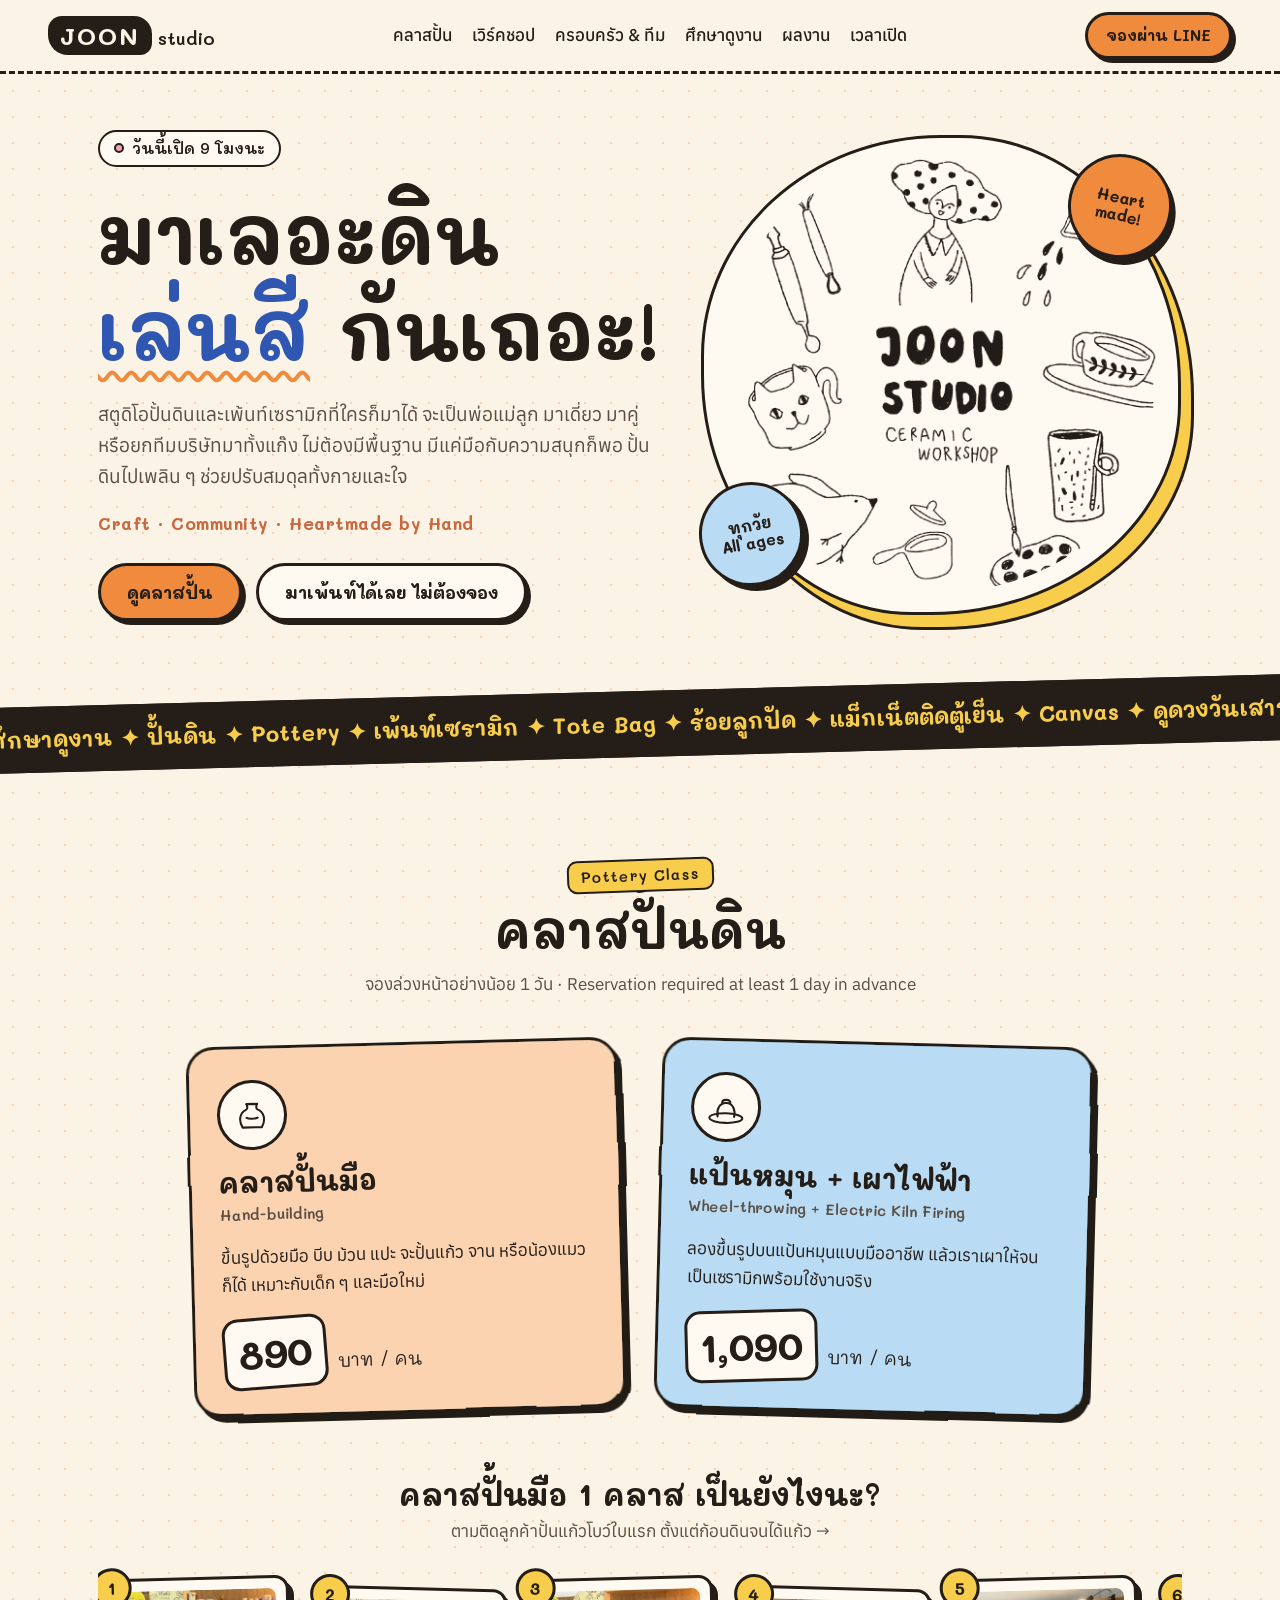
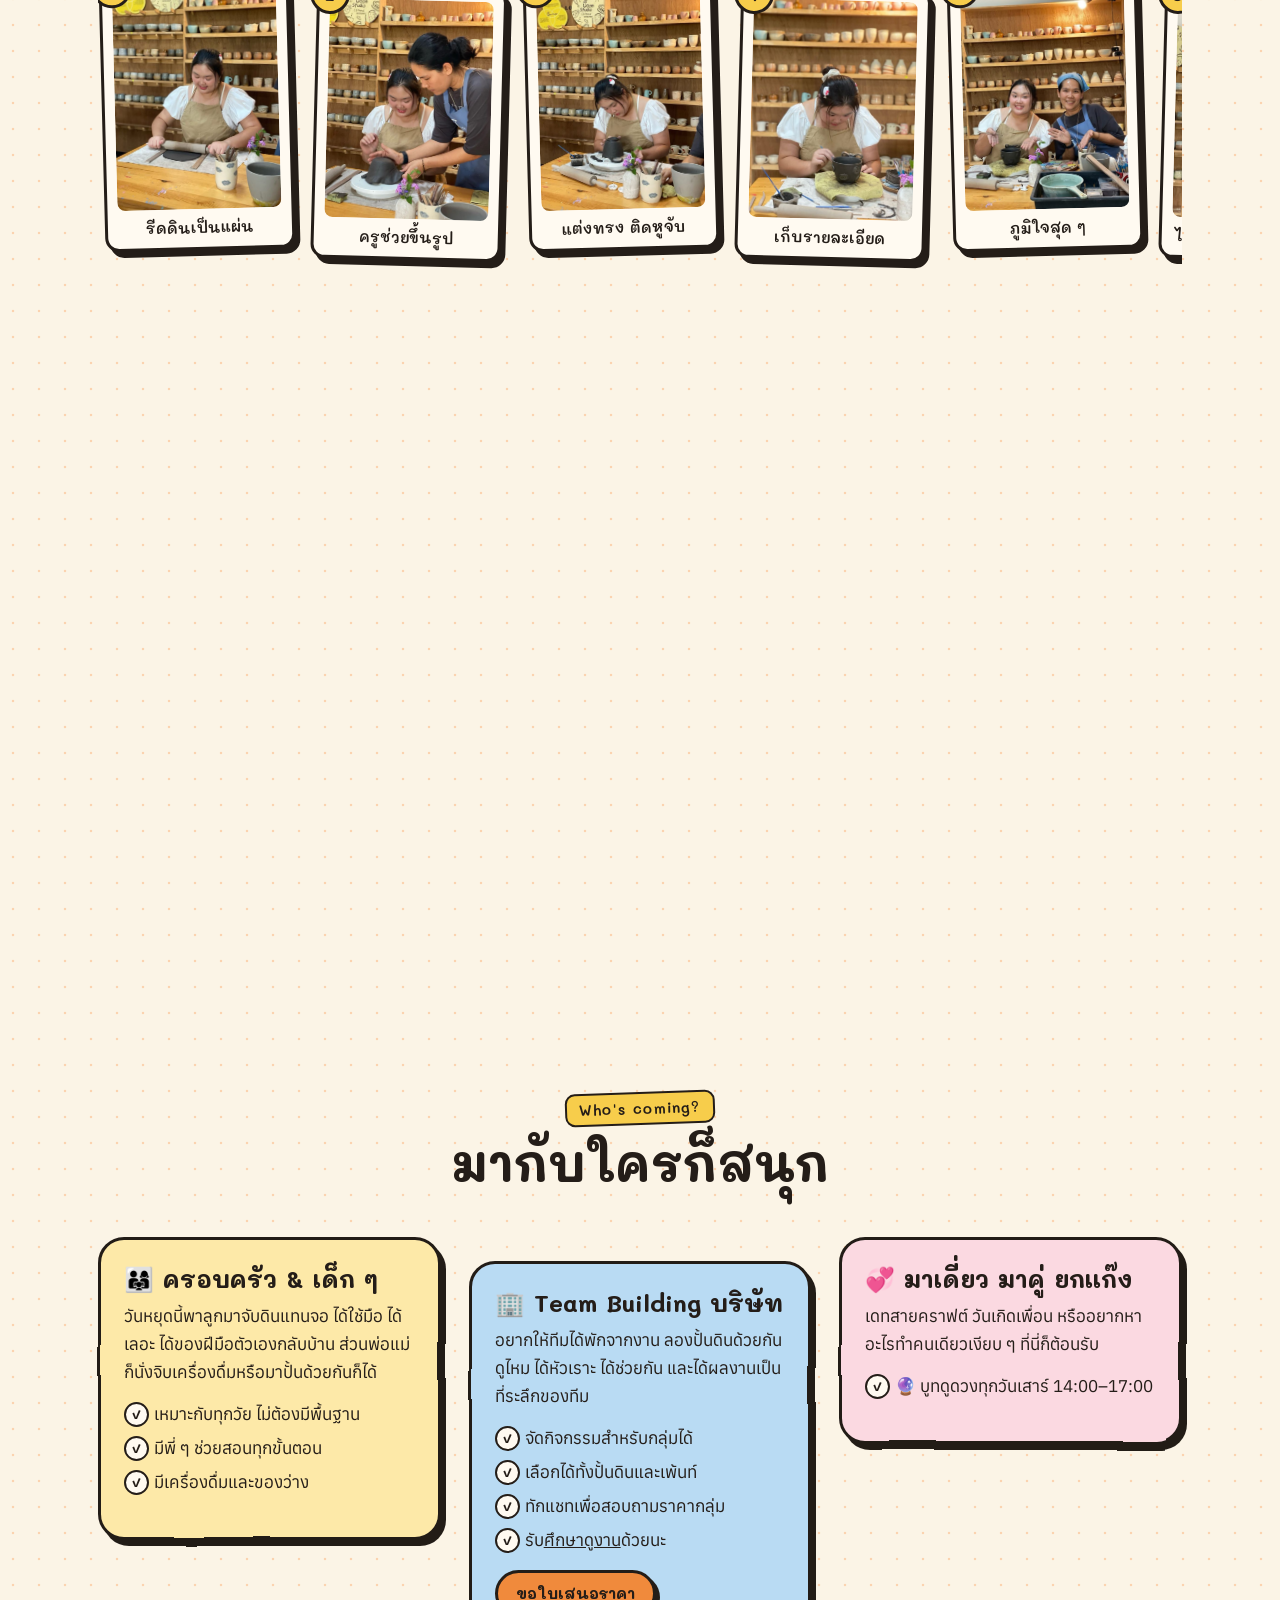
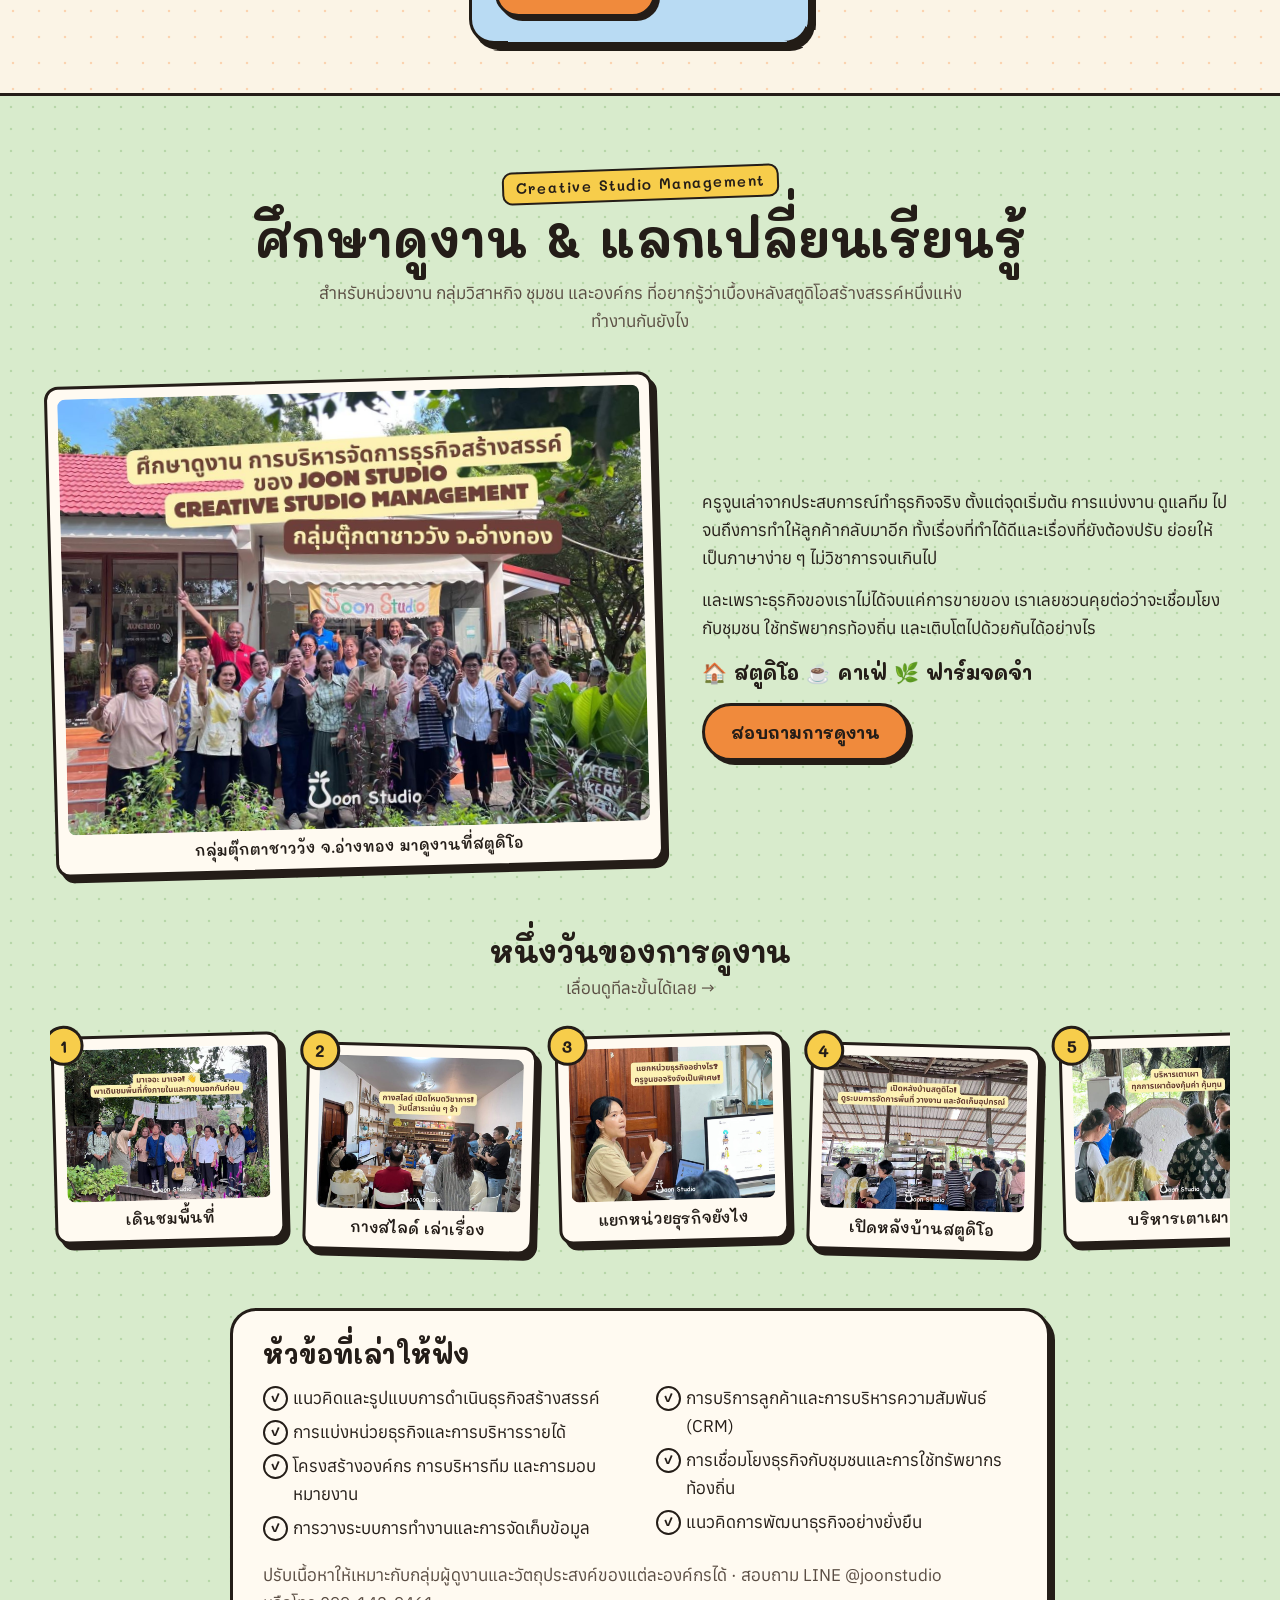
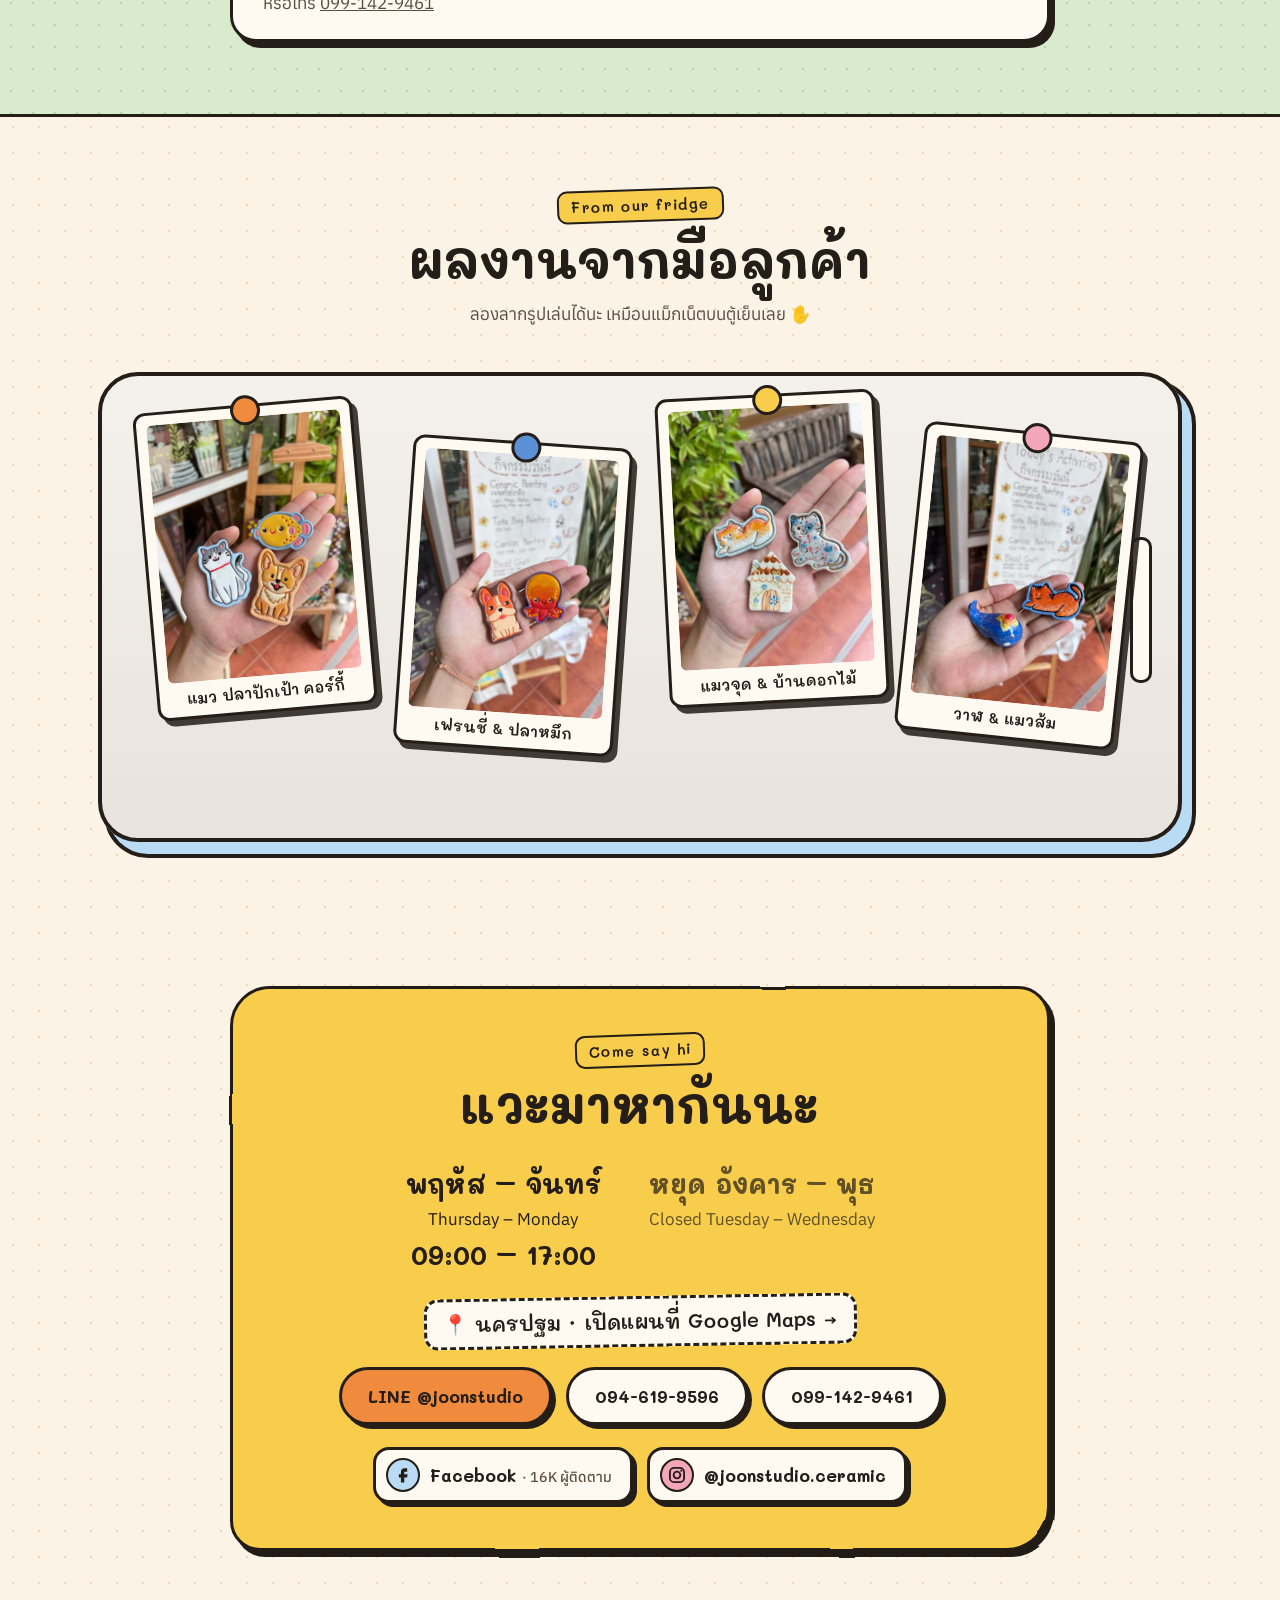
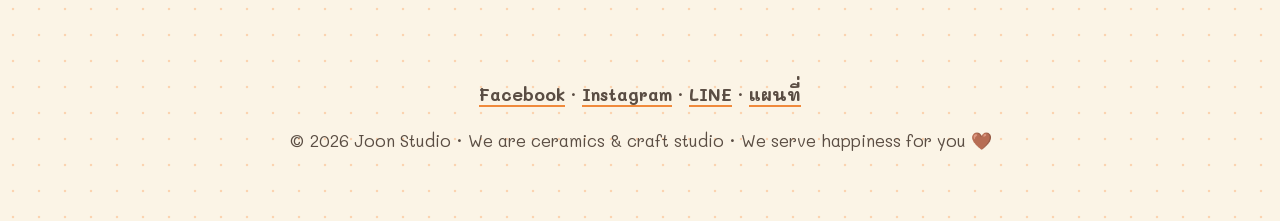
==== index.html @ 5e7eeac5 "Add hand-building class photo story Co-Authored-By: Claude Opus 5.5 <noreply@anthropic.com> Claude-S" ====
<!doctype html>
<html lang="th">
<head>
  <meta charset="utf-8">
  <meta name="viewport" content="width=device-width, initial-scale=1">
  <title>Joon Studio · Ceramic Workshop นครปฐม</title>
  <meta name="description" content="Joon Studio สอนปั้นดิน สอนปั้นเซรามิก ศิลปะเด็ก นครปฐม ปั้นดินเพื่อปรับสมดุลกายและใจ เหมาะกับครอบครัว เด็ก และทีมบริษัท คลาสปั้นมือ แป้นหมุน เพ้นท์เซรามิก เพ้นท์กระเป๋า ร้อยลูกปัด">
  <link rel="icon" href="images/logo.png">
  <link rel="preconnect" href="https://fonts.googleapis.com">
  <link rel="preconnect" href="https://fonts.gstatic.com" crossorigin>
  <link href="https://fonts.googleapis.com/css2?family=Mali:wght@500;600;700&family=Anuphan:wght@400;500;600&display=swap" rel="stylesheet">
  <link rel="stylesheet" href="styles.css">
</head>
<body>

  <!-- hand-drawn wobble filter, used by outlines -->
  <svg width="0" height="0" style="position:absolute" aria-hidden="true">
    <filter id="wobble">
      <feTurbulence type="fractalNoise" baseFrequency="0.012" numOctaves="1" seed="3"/>
      <feDisplacementMap in="SourceGraphic" scale="3"/>
    </filter>
  </svg>

  <header class="nav">
    <a href="#top" class="nav-logo" aria-label="Joon Studio หน้าแรก">
      <span class="nav-blob">JOON</span><span class="nav-sub">studio</span>
    </a>
    <nav class="nav-links" aria-label="เมนูหลัก">
      <a href="#classes">คลาสปั้น</a>
      <a href="#walkin">เวิร์คชอป</a>
      <a href="#groups">ครอบครัว & ทีม</a>
      <a href="#studyvisit">ศึกษาดูงาน</a>
      <a href="#fridge">ผลงาน</a>
      <a href="#visit">เวลาเปิด</a>
    </nav>
    <a class="btn btn-small" href="https://line.me/R/ti/p/@joonstudio" target="_blank" rel="noopener">จองผ่าน LINE</a>
  </header>

  <main id="top">

    <!-- HERO -->
    <section class="hero">
      <div class="hero-text">
        <p class="open-badge" id="openBadge">Joon Studio · นครปฐม</p>
        <h1>มาเลอะดิน<br><span class="nowrap"><span class="squiggle">เล่นสี</span> กันเถอะ!</span></h1>
        <p class="lead">สตูดิโอปั้นดินและเพ้นท์เซรามิกที่ใครก็มาได้ จะเป็นพ่อแม่ลูก มาเดี่ยว มาคู่ หรือยกทีมบริษัทมาทั้งแก๊ง ไม่ต้องมีพื้นฐาน มีแค่มือกับความสนุกก็พอ ปั้นดินไปเพลิน ๆ ช่วยปรับสมดุลทั้งกายและใจ</p>
        <p class="tagline">Craft · Community · Heartmade by Hand</p>
        <div class="hero-cta">
          <a class="btn" href="#classes">ดูคลาสปั้น</a>
          <a class="btn btn-ghost" href="#walkin">มาเพ้นท์ได้เลย ไม่ต้องจอง</a>
        </div>
      </div>
      <div class="hero-art">
        <img class="hero-logo" src="images/logo.png" alt="โลโก้ Joon Studio Ceramic Workshop ล้อมรอบด้วยลายเส้นอุปกรณ์ปั้นดิน ถ้วย แมว และนก" width="904" height="904">
        <span class="sticker s-orange">Heart<br>made!</span>
        <span class="sticker s-blue">ทุกวัย<br>All ages</span>
      </div>
    </section>

    <!-- MARQUEE -->
    <div class="marquee" aria-hidden="true">
      <div class="marquee-track">
        <span>ศึกษาดูงาน ✦ ปั้นดิน ✦ Pottery ✦ เพ้นท์เซรามิก ✦ Tote Bag ✦ ร้อยลูกปัด ✦ แม็กเน็ตติดตู้เย็น ✦ Canvas ✦ ดูดวงวันเสาร์ ✦ </span>
        <span>ศึกษาดูงาน ✦ ปั้นดิน ✦ Pottery ✦ เพ้นท์เซรามิก ✦ Tote Bag ✦ ร้อยลูกปัด ✦ แม็กเน็ตติดตู้เย็น ✦ Canvas ✦ ดูดวงวันเสาร์ ✦ </span>
      </div>
    </div>

    <!-- POTTERY CLASSES -->
    <section id="classes" class="section">
      <div class="section-head">
        <p class="eyebrow">Pottery Class</p>
        <h2>คลาสปั้นดิน</h2>
        <p class="note">จองล่วงหน้าอย่างน้อย 1 วัน · Reservation required at least 1 day in advance</p>
      </div>

      <div class="class-grid">
        <article class="card card-clay tilt-l">
          <div class="card-icon" aria-hidden="true">
            <svg viewBox="0 0 64 64"><path d="M18 50c-6-10-4-22 6-26 2-1 2-6 0-8h16c-2 2-2 7 0 8 10 4 12 16 6 26z"/><path d="M24 36c3 2 13 2 16 0"/></svg>
          </div>
          <h3>คลาสปั้นมือ</h3>
          <p class="en">Hand-building</p>
          <p>ขึ้นรูปด้วยมือ บีบ ม้วน แปะ จะปั้นแก้ว จาน หรือน้องแมวก็ได้ เหมาะกับเด็ก ๆ และมือใหม่</p>
          <p class="price"><strong>890</strong> บาท / คน</p>
        </article>

        <article class="card card-blue tilt-r">
          <div class="card-icon" aria-hidden="true">
            <svg viewBox="0 0 64 64"><ellipse cx="32" cy="48" rx="24" ry="7"/><path d="M20 46c-2-10 2-20 12-20s14 10 12 20"/><path d="M26 26c0-6 12-6 12 0"/></svg>
          </div>
          <h3>แป้นหมุน + เผาไฟฟ้า</h3>
          <p class="en">Wheel-throwing + Electric Kiln Firing</p>
          <p>ลองขึ้นรูปบนแป้นหมุนแบบมืออาชีพ แล้วเราเผาให้จนเป็นเซรามิกพร้อมใช้งานจริง</p>
          <p class="price"><strong>1,090</strong> บาท / คน</p>
        </article>
      </div>

      <h3 class="strip-title">คลาสปั้นมือ 1 คลาส <span class="nowrap">เป็นยังไงนะ?</span></h3>
      <p class="note strip-hint">ตามติดลูกค้าปั้นแก้วโบว์ใบแรก ตั้งแต่ก้อนดินจนได้แก้ว →</p>
      <ol class="strip strip-portrait" aria-label="ขั้นตอนคลาสปั้นมือ">
        <li class="photo"><img src="images/class-1-roll.jpg" alt="ลูกค้าใช้ไม้คลึงรีดดินสีดำให้เป็นแผ่น" width="700" height="933" loading="lazy"><span>รีดดินเป็นแผ่น</span></li>
        <li class="photo"><img src="images/class-2-shape.jpg" alt="ครูช่วยลูกค้าขึ้นรูปแผ่นดินบนแป้นหมุน" width="700" height="933" loading="lazy"><span>ครูช่วยขึ้นรูป</span></li>
        <li class="photo"><img src="images/class-3-form.jpg" alt="ลูกค้าแต่งทรงแก้วดินที่คว่ำอยู่บนแป้น" width="700" height="933" loading="lazy"><span>แต่งทรง ติดหูจับ</span></li>
        <li class="photo"><img src="images/class-4-detail.jpg" alt="ลูกค้าใช้พู่กันเก็บรายละเอียดแก้วที่มีโบว์" width="700" height="933" loading="lazy"><span>เก็บรายละเอียด</span></li>
        <li class="photo"><img src="images/class-5-proud.jpg" alt="ลูกค้ากับครูยิ้มโชว์แก้วที่ปั้นเสร็จ" width="700" height="933" loading="lazy"><span>ภูมิใจสุด ๆ</span></li>
        <li class="photo"><img src="images/class-6-done.jpg" alt="ลูกค้าถือแก้วโบว์ที่ปั้นเสร็จคู่กับครู" width="700" height="933" loading="lazy"><span>ได้แก้วโบว์ใบแรก! 🎀</span></li>
      </ol>
    </section>

    <!-- WALK-IN -->
    <section id="walkin" class="section section-dots">
      <div class="section-head">
        <p class="eyebrow">Walk-in Workshops</p>
        <h2>เดินเข้ามาเพ้นท์ได้เลย!</h2>
        <p class="note">ไม่ต้องจอง มีเครื่องดื่มและของทานเล่นระหว่างนั่งเพ้นท์ · No booking needed</p>
      </div>

      <ul class="tiles">
        <li class="tile t-yellow">
          <span class="tile-emoji" aria-hidden="true">🫖</span>
          <h3>เพ้นท์เซรามิก</h3>
          <p class="en">Ceramic Painting</p>
          <p>แก้ว จาน แจกัน แม็กเน็ต เลือกชิ้นที่ชอบแล้วระบายเลย <em>รอรับงาน 2–3 สัปดาห์</em></p>
        </li>
        <li class="tile t-pink">
          <span class="tile-emoji" aria-hidden="true">👜</span>
          <h3>เพ้นท์กระเป๋า</h3>
          <p class="en">Tote Bag Painting</p>
          <p>ถุงผ้าลายเดียวในโลก วาดเสร็จสะพายกลับบ้านได้เลย</p>
        </li>
        <li class="tile t-blue">
          <span class="tile-emoji" aria-hidden="true">🖼️</span>
          <h3>เพ้นท์เฟรม & อะคริลิก</h3>
          <p class="en">Canvas & Acrylic Painting</p>
          <p>ระบายสีบนเฟรมผ้าใบ ไว้แขวนผนังห้องให้สดใส</p>
        </li>
        <li class="tile t-green">
          <span class="tile-emoji" aria-hidden="true">📿</span>
          <h3>ร้อยลูกปัดสุดคิ้วต์</h3>
          <p class="en">Bead Craft</p>
          <p>ทำสร้อยข้อมือ พวงกุญแจ ใส่เองให้เพื่อน หรือใส่คู่กับลูก</p>
        </li>
        <li class="tile t-orange tile-wide">
          <span class="tile-emoji" aria-hidden="true">🐶</span>
          <h3>แม็กเน็ตเซรามิก (ฮิตมาก!)</h3>
          <p class="en">Ceramic Magnets</p>
          <p>เพ้นท์น้องหมา น้องแมว ปลาปักเป้า วาฬ ตามใจชอบ เพ้นท์เสร็จเราติดแม็กเน็ตให้เลย เอาไปติดตู้เย็น ติดล็อคเกอร์ น่ารักมากกก</p>
        </li>
      </ul>
    </section>

    <!-- GROUPS -->
    <section id="groups" class="section">
      <div class="section-head">
        <p class="eyebrow">Who's coming?</p>
        <h2>มากับใครก็สนุก</h2>
      </div>

      <div class="group-grid">
        <article class="group g-family">
          <h3>👨‍👩‍👧 ครอบครัว & เด็ก ๆ</h3>
          <p>วันหยุดนี้พาลูกมาจับดินแทนจอ ได้ใช้มือ ได้เลอะ ได้ของฝีมือตัวเองกลับบ้าน ส่วนพ่อแม่ก็นั่งจิบเครื่องดื่มหรือมาปั้นด้วยกันก็ได้</p>
          <ul class="checks">
            <li>เหมาะกับทุกวัย ไม่ต้องมีพื้นฐาน</li>
            <li>มีพี่ ๆ ช่วยสอนทุกขั้นตอน</li>
            <li>มีเครื่องดื่มและของว่าง</li>
          </ul>
        </article>

        <article class="group g-team">
          <h3>🏢 Team Building บริษัท</h3>
          <p>อยากให้ทีมได้พักจากงาน ลองปั้นดินด้วยกันดูไหม ได้หัวเราะ ได้ช่วยกัน และได้ผลงานเป็นที่ระลึกของทีม</p>
          <ul class="checks">
            <li>จัดกิจกรรมสำหรับกลุ่มได้</li>
            <li>เลือกได้ทั้งปั้นดินและเพ้นท์</li>
            <li>ทักแชทเพื่อสอบถามราคากลุ่ม</li>
            <li>รับ<a href="#studyvisit">ศึกษาดูงาน</a>ด้วยนะ</li>
          </ul>
          <a class="btn btn-small" href="https://line.me/R/ti/p/@joonstudio" target="_blank" rel="noopener">ขอใบเสนอราคา</a>
        </article>

        <article class="group g-gang">
          <h3>💞 มาเดี่ยว มาคู่ ยกแก๊ง</h3>
          <p>เดทสายคราฟต์ วันเกิดเพื่อน หรืออยากหาอะไรทำคนเดียวเงียบ ๆ ที่นี่ก็ต้อนรับ</p>
          <ul class="checks">
            <li>🔮 บูทดูดวงทุกวันเสาร์ 14:00–17:00</li>
          </ul>
        </article>
      </div>
    </section>

    <!-- STUDY VISIT -->
    <section id="studyvisit" class="section study">
      <div class="section-head">
        <p class="eyebrow">Creative Studio Management</p>
        <h2>ศึกษาดูงาน & แลกเปลี่ยนเรียนรู้</h2>
        <p class="note">สำหรับหน่วยงาน กลุ่มวิสาหกิจ ชุมชน และองค์กร ที่อยากรู้ว่าเบื้องหลังสตูดิโอสร้างสรรค์หนึ่งแห่งทำงานกันยังไง</p>
      </div>

      <div class="study-intro">
        <figure class="photo photo-big">
          <img src="images/visit-group.jpg" alt="กลุ่มตุ๊กตาชาววัง จังหวัดอ่างทอง ถ่ายรูปหมู่หน้าร้าน Joon Studio" width="1200" height="900" loading="lazy">
          <figcaption>กลุ่มตุ๊กตาชาววัง จ.อ่างทอง มาดูงานที่สตูดิโอ</figcaption>
        </figure>
        <div class="study-text">
          <p>ครูจูนเล่าจากประสบการณ์ทำธุรกิจจริง ตั้งแต่จุดเริ่มต้น การแบ่งงาน ดูแลทีม ไปจนถึงการทำให้ลูกค้ากลับมาอีก ทั้งเรื่องที่ทำได้ดีและเรื่องที่ยังต้องปรับ ย่อยให้เป็นภาษาง่าย ๆ ไม่วิชาการจนเกินไป</p>
          <p>และเพราะธุรกิจของเราไม่ได้จบแค่การขายของ เราเลยชวนคุยต่อว่าจะเชื่อมโยงกับชุมชน ใช้ทรัพยากรท้องถิ่น และเติบโตไปด้วยกันได้อย่างไร</p>
          <p class="study-units">🏠 สตูดิโอ ☕ คาเฟ่ 🌿 ฟาร์มจดจำ</p>
          <a class="btn" href="https://line.me/R/ti/p/@joonstudio" target="_blank" rel="noopener">สอบถามการดูงาน</a>
        </div>
      </div>

      <h3 class="strip-title">หนึ่งวันของการดูงาน</h3>
      <p class="note strip-hint">เลื่อนดูทีละขั้นได้เลย →</p>
      <ol class="strip" aria-label="ลำดับกิจกรรมการดูงาน">
        <li class="photo"><img src="images/visit-tour.jpg" alt="พาเดินชมพื้นที่ภายในและภายนอกสตูดิโอ" width="800" height="600" loading="lazy"><span>เดินชมพื้นที่</span></li>
        <li class="photo"><img src="images/visit-slides.jpg" alt="นั่งฟังบรรยายประกอบสไลด์ในห้องเวิร์คชอป" width="800" height="600" loading="lazy"><span>กางสไลด์ เล่าเรื่อง</span></li>
        <li class="photo"><img src="images/visit-teacher.jpg" alt="ครูจูนอธิบายการแยกหน่วยธุรกิจ" width="800" height="600" loading="lazy"><span>แยกหน่วยธุรกิจยังไง</span></li>
        <li class="photo"><img src="images/visit-backstage.jpg" alt="เปิดหลังบ้านสตูดิโอ ดูการจัดพื้นที่และเก็บอุปกรณ์" width="800" height="600" loading="lazy"><span>เปิดหลังบ้านสตูดิโอ</span></li>
        <li class="photo"><img src="images/visit-kiln.jpg" alt="ดูเตาเผาเซรามิกและการบริหารการเผา" width="800" height="600" loading="lazy"><span>บริหารเตาเผา</span></li>
        <li class="photo"><img src="images/visit-farm.jpg" alt="เดินชมฟาร์มจดจำ พื้นที่เชื่อมคน ศิลปะ และธรรมชาติ" width="800" height="600" loading="lazy"><span>เดินฟาร์มจดจำ</span></li>
        <li class="photo"><img src="images/visit-beads.jpg" alt="ผู้ดูงานเลือกเม็ดดินและลูกปัดทำงานสร้างสรรค์" width="800" height="600" loading="lazy"><span>ปิดท้ายด้วยงานคราฟต์</span></li>
      </ol>

      <div class="topics">
        <h3>หัวข้อที่เล่าให้ฟัง</h3>
        <ul class="checks topic-list">
          <li>แนวคิดและรูปแบบการดำเนินธุรกิจสร้างสรรค์</li>
          <li>การแบ่งหน่วยธุรกิจและการบริหารรายได้</li>
          <li>โครงสร้างองค์กร การบริหารทีม และการมอบหมายงาน</li>
          <li>การวางระบบการทำงานและการจัดเก็บข้อมูล</li>
          <li>การบริการลูกค้าและการบริหารความสัมพันธ์ (CRM)</li>
          <li>การเชื่อมโยงธุรกิจกับชุมชนและการใช้ทรัพยากรท้องถิ่น</li>
          <li>แนวคิดการพัฒนาธุรกิจอย่างยั่งยืน</li>
        </ul>
        <p class="note">ปรับเนื้อหาให้เหมาะกับกลุ่มผู้ดูงานและวัตถุประสงค์ของแต่ละองค์กรได้ · สอบถาม LINE @joonstudio หรือโทร <a href="tel:0991429461">099-142-9461</a></p>
      </div>
    </section>

    <!-- FRIDGE GALLERY -->
    <section id="fridge" class="section">
      <div class="section-head">
        <p class="eyebrow">From our fridge</p>
        <h2>ผลงานจากมือลูกค้า</h2>
        <p class="note">ลองลากรูปเล่นได้นะ เหมือนแม็กเน็ตบนตู้เย็นเลย ✋</p>
      </div>

      <div class="fridge" id="fridgeBoard">
        <figure class="magnet" style="--x:4%;--y:6%;--r:-5deg">
          <img src="images/magnets-cat-fish-corgi.jpg" alt="แม็กเน็ตเซรามิกเพ้นท์ลายแมว ปลาปักเป้าสีเหลือง และคอร์กี้" loading="lazy" draggable="false">
          <figcaption>แมว ปลาปักเป้า คอร์กี้</figcaption>
        </figure>
        <figure class="magnet" style="--x:28%;--y:14%;--r:4deg">
          <img src="images/magnets-dog-octopus.jpg" alt="แม็กเน็ตเซรามิกรูปเฟรนช์บูลด็อกสีส้มและปลาหมึกสีส้มแดง" loading="lazy" draggable="false">
          <figcaption>เฟรนชี่ & ปลาหมึก</figcaption>
        </figure>
        <figure class="magnet" style="--x:52%;--y:4%;--r:-3deg">
          <img src="images/magnets-cats-house.jpg" alt="แม็กเน็ตเซรามิกรูปแมวสองตัวและบ้านหลังเล็กลายดอกไม้" loading="lazy" draggable="false">
          <figcaption>แมวจุด & บ้านดอกไม้</figcaption>
        </figure>
        <figure class="magnet" style="--x:75%;--y:12%;--r:6deg">
          <img src="images/magnets-whale-cat.jpg" alt="วาฬสีน้ำเงินกับแมวส้มบนพื้นฟ้า งานเพ้นท์เซรามิก" loading="lazy" draggable="false">
          <figcaption>วาฬ & แมวส้ม</figcaption>
        </figure>
      </div>
    </section>

    <!-- VISIT -->
    <section id="visit" class="section visit">
      <div class="visit-card">
        <p class="eyebrow">Come say hi</p>
        <h2>แวะมาหากันนะ</h2>
        <div class="hours">
          <div>
            <p class="big">พฤหัส – จันทร์</p>
            <p>Thursday – Monday</p>
            <p class="big">09:00 – 17:00</p>
          </div>
          <div class="closed">
            <p class="big">หยุด อังคาร – พุธ</p>
            <p>Closed Tuesday – Wednesday</p>
          </div>
        </div>
        <p class="where"><a class="map-link" href="https://maps.app.goo.gl/86gqPS6Y4cHz9wvD8" target="_blank" rel="noopener">📍 นครปฐม · เปิดแผนที่ Google Maps →</a></p>
        <div class="contact">
          <a class="btn" href="https://line.me/R/ti/p/@joonstudio" target="_blank" rel="noopener">LINE @joonstudio</a>
          <a class="btn btn-ghost" href="tel:0946199596">094-619-9596</a>
          <a class="btn btn-ghost" href="tel:0991429461">099-142-9461</a>
        </div>
        <div class="socials">
          <a class="social s-fb" href="https://www.facebook.com/share/1CRRXLqWcg/" target="_blank" rel="noopener"><svg viewBox="0 0 24 24" aria-hidden="true"><path d="M14 8h3V4h-3c-2.8 0-4.5 1.8-4.5 4.6V11H7v4h2.5v6h4v-6H17l.5-4h-4V8.8c0-.5.3-.8.5-.8z"/></svg><span>Facebook <small>· 16K ผู้ติดตาม</small></span></a>
          <a class="social s-ig" href="https://www.instagram.com/joonstudio.ceramic/" target="_blank" rel="noopener"><svg viewBox="0 0 24 24" aria-hidden="true"><rect x="3.5" y="3.5" width="17" height="17" rx="5" fill="none" stroke="currentColor" stroke-width="2.2"/><circle cx="12" cy="12" r="4" fill="none" stroke="currentColor" stroke-width="2.2"/><circle cx="17.2" cy="6.8" r="1.3"/></svg><span>@joonstudio.ceramic</span></a>
        </div>
      </div>
    </section>
  </main>

  <footer class="footer">
    <p class="footer-links"><a href="https://www.facebook.com/share/1CRRXLqWcg/" target="_blank" rel="noopener">Facebook</a> · <a href="https://www.instagram.com/joonstudio.ceramic/" target="_blank" rel="noopener">Instagram</a> · <a href="https://line.me/R/ti/p/@joonstudio" target="_blank" rel="noopener">LINE</a> · <a href="https://maps.app.goo.gl/86gqPS6Y4cHz9wvD8" target="_blank" rel="noopener">แผนที่</a></p>
    <p>© <span id="year"></span> Joon Studio · We are ceramics &amp; craft studio · We serve happiness for you 🤎</p>
  </footer>

  <script src="script.js"></script>
</body>
</html>
---- styles.css ----
:root {
  --cream: #fbf4e6;
  --paper: #fffaf1;
  --ink: #241d18;
  --ink-soft: #5a4d43;
  --orange: #f08a3c;
  --orange-soft: #fbd3b0;
  --blue: #5b8fd6;
  --sky: #b9dbf3;
  --cobalt: #2f56b0;
  --yellow: #f7cd4b;
  --yellow-soft: #fde9a8;
  --pink: #f3a6b8;
  --pink-soft: #fbd9e1;
  --green: #9cc58a;
  --green-soft: #d8ebcc;
  --clay: #c9693f;
  --radius: 28px;
  --shadow: 5px 6px 0 var(--ink);
  --font-display: "Mali", "Comic Sans MS", cursive;
  --font-body: "Anuphan", system-ui, sans-serif;
}

* { box-sizing: border-box; }
html, body { overflow-x: clip; }
html { scroll-behavior: smooth; }
body {
  margin: 0;
  background-color: var(--cream);
  background-image: radial-gradient(var(--orange-soft) 1.4px, transparent 1.6px);
  background-size: 26px 26px;
  color: var(--ink);
  font-family: var(--font-body);
  font-size: 17px;
  line-height: 1.65;
  overflow-x: hidden;
}
img { max-width: 100%; height: auto; display: block; }
h1, h2, h3 { font-family: var(--font-display); line-height: 1.2; margin: 0; }
a { color: inherit; }

/* ---------- buttons ---------- */
.btn {
  display: inline-block;
  font-family: var(--font-display);
  font-weight: 700;
  text-decoration: none;
  background: var(--orange);
  color: var(--ink);
  border: 3px solid var(--ink);
  border-radius: 999px;
  padding: 12px 26px;
  box-shadow: 4px 4px 0 var(--ink);
  transition: transform .15s, box-shadow .15s;
}
.btn:hover { transform: translate(-2px, -3px) rotate(-1.5deg); box-shadow: 6px 7px 0 var(--ink); }
.btn:active { transform: translate(3px, 3px); box-shadow: 1px 1px 0 var(--ink); }
.btn-ghost { background: var(--paper); }
.btn-small { padding: 8px 18px; font-size: 15px; }

/* ---------- nav ---------- */
.nav {
  position: sticky; top: 0; z-index: 50;
  display: flex; align-items: center; gap: 24px; justify-content: space-between;
  padding: 12px clamp(16px, 4vw, 48px);
  background: color-mix(in srgb, var(--cream) 88%, transparent);
  backdrop-filter: blur(6px);
  border-bottom: 3px dashed var(--ink);
}
.nav-logo { display: flex; align-items: baseline; gap: 6px; text-decoration: none; }
.nav-blob {
  font-family: var(--font-display); font-weight: 700; font-size: 24px; letter-spacing: 2px;
  background: var(--ink); color: var(--cream);
  padding: 0 12px; border-radius: 14px 18px 12px 20px;
}
.nav-sub { font-family: var(--font-display); font-weight: 600; font-size: 18px; }
.nav-links { display: flex; gap: 20px; }
.nav-links a { text-decoration: none; font-weight: 500; position: relative; }
.nav-links a::after {
  content: ""; position: absolute; left: 0; right: 0; bottom: -2px; height: 3px;
  background: var(--orange); border-radius: 3px; transform: scaleX(0); transition: transform .2s;
}
.nav-links a:hover::after { transform: scaleX(1); }

/* ---------- hero ---------- */
.hero {
  display: grid; grid-template-columns: 1.1fr 1fr; gap: 40px; align-items: center;
  max-width: 1180px; margin: 0 auto; padding: 56px clamp(16px, 4vw, 48px) 40px;
}
.open-badge {
  display: inline-flex; align-items: center; gap: 8px;
  font-family: var(--font-display); font-weight: 600; font-size: 15px;
  background: var(--paper); border: 2.5px solid var(--ink); border-radius: 999px;
  padding: 4px 14px; margin: 0 0 18px;
}
.open-badge .dot { width: 10px; height: 10px; border-radius: 50%; background: var(--green); border: 2px solid var(--ink); }
.open-badge.is-closed .dot { background: var(--pink); }
h1 { font-size: clamp(44px, 7vw, 80px); font-weight: 700; }
.nowrap { white-space: nowrap; }
.squiggle {
  color: var(--cobalt);
  text-decoration: underline wavy var(--orange);
  text-decoration-thickness: 4px; text-underline-offset: 10px;
}
.lead { font-size: 19px; color: var(--ink-soft); max-width: 34em; margin: 22px 0 28px; }
.tagline {
  font-family: var(--font-display); font-weight: 700; font-size: 17px; letter-spacing: .5px;
  color: var(--clay); margin: -12px 0 26px;
}
.social small { font-family: var(--font-body); font-weight: 500; color: var(--ink-soft); }
.hero-cta { display: flex; flex-wrap: wrap; gap: 14px; }

.hero-art { position: relative; }
.hero-logo {
  width: 100%; max-width: 480px; aspect-ratio: 1; object-fit: contain; margin: 0 auto;
  background: var(--paper); border: 3px solid var(--ink); border-radius: 50% 46% 52% 44% / 46% 52% 44% 50%;
  box-shadow: 10px 12px 0 var(--yellow), 10px 12px 0 3px var(--ink);
  padding: 18px;
  animation: float 6s ease-in-out infinite;
}
.sticker {
  position: absolute; font-family: var(--font-display); font-weight: 700; text-align: center;
  line-height: 1.1; border: 3px solid var(--ink); border-radius: 50%;
  width: 104px; height: 104px; display: grid; place-items: center; font-size: 16px;
  box-shadow: var(--shadow);
}
.s-orange { background: var(--orange); top: 4%; right: 2%; transform: rotate(12deg); }
.s-blue { background: var(--sky); bottom: 6%; left: 0; transform: rotate(-10deg); }
@keyframes float { 50% { transform: translateY(-10px) rotate(1.5deg); } }

/* ---------- marquee ---------- */
.marquee {
  background: var(--ink); color: var(--yellow);
  border-block: 3px solid var(--ink);
  transform: rotate(-1.5deg); margin: 30px -10px;
  overflow: hidden; white-space: nowrap;
  font-family: var(--font-display); font-weight: 700; font-size: 22px;
}
.marquee-track { display: inline-flex; padding: 12px 0; animation: scroll 28s linear infinite; }
.marquee-track span { padding-right: 8px; }
@keyframes scroll { to { transform: translateX(-50%); } }

/* ---------- sections ---------- */
.section { max-width: 1180px; margin: 0 auto; padding: 72px clamp(16px, 4vw, 48px); }
.section-head { text-align: center; margin-bottom: 44px; }
.eyebrow {
  display: inline-block; margin: 0 0 8px;
  font-family: var(--font-display); font-weight: 600; font-size: 15px; letter-spacing: 1px;
  background: var(--yellow); border: 2.5px solid var(--ink); border-radius: 10px;
  padding: 2px 12px; transform: rotate(-2deg);
}
h2 { font-size: clamp(32px, 4.5vw, 50px); font-weight: 700; }
.note { color: var(--ink-soft); margin: 10px auto 0; max-width: 40em; }
.en { font-family: var(--font-display); font-weight: 600; color: var(--ink-soft); margin: 2px 0 10px; font-size: 15px; }

/* ---------- class cards ---------- */
.class-grid { display: grid; grid-template-columns: repeat(2, 1fr); gap: 36px; max-width: 900px; margin: 0 auto; }
.card {
  position: relative; padding: 34px 30px 28px; border-radius: var(--radius);
  transition: transform .25s;
}
/* hand-drawn outline layer */
.card::before, .tile::before, .group::before, .visit-card::before {
  content: ""; position: absolute; inset: 0; z-index: -1;
  border: 3px solid var(--ink); border-radius: inherit;
  background: var(--bg, var(--paper)); box-shadow: var(--shadow);
  filter: url(#wobble);
}
.card, .tile, .group, .visit-card { isolation: isolate; }
.card-clay { --bg: var(--orange-soft); }
.card-blue { --bg: var(--sky); }
.tilt-l { transform: rotate(-1.5deg); }
.tilt-r { transform: rotate(1.5deg); }
.card:hover { transform: rotate(0) translateY(-6px) scale(1.02); }
.card h3 { font-size: 28px; }
.card-icon {
  width: 70px; height: 70px; border-radius: 50%; background: var(--paper);
  border: 3px solid var(--ink); display: grid; place-items: center; margin-bottom: 16px;
}
.card-icon svg { width: 44px; height: 44px; fill: none; stroke: var(--ink); stroke-width: 3; stroke-linecap: round; stroke-linejoin: round; }
.price { margin: 18px 0 0; font-family: var(--font-display); font-size: 18px; }
.price strong {
  font-size: 40px; background: var(--paper); border: 3px solid var(--ink);
  border-radius: 16px; padding: 0 12px; margin-right: 4px; display: inline-block; transform: rotate(-3deg);
}

/* ---------- walk-in tiles ---------- */
.section-dots { position: relative; }
.tiles {
  list-style: none; padding: 0; margin: 0;
  display: grid; grid-template-columns: repeat(auto-fit, minmax(240px, 1fr)); gap: 26px;
}
.tile {
  position: relative; padding: 26px 24px 22px; border-radius: 22px 30px 24px 34px;
  transition: transform .25s cubic-bezier(.3, 1.6, .5, 1);
}
.tile:nth-child(odd) { transform: rotate(-1deg); }
.tile:nth-child(even) { transform: rotate(1.2deg); }
.tile:hover { transform: rotate(0) translateY(-8px) scale(1.03); }
.tile h3 { font-size: 23px; }
.tile p { margin: 0; }
.tile em { font-style: normal; font-weight: 600; background: var(--paper); border-radius: 6px; padding: 0 6px; }
.tile-emoji {
  position: absolute; top: -22px; right: 18px; font-size: 30px;
  width: 54px; height: 54px; display: grid; place-items: center;
  background: var(--paper); border: 3px solid var(--ink); border-radius: 50%;
}
.t-yellow { --bg: var(--yellow-soft); }
.t-pink { --bg: var(--pink-soft); }
.t-blue { --bg: var(--sky); }
.t-green { --bg: var(--green-soft); }
.t-orange { --bg: var(--orange); }
.tile-wide { grid-column: 1 / -1; }
.tile-wide h3 { font-size: 28px; }

/* ---------- groups ---------- */
.group-grid { display: grid; grid-template-columns: repeat(3, 1fr); gap: 28px; align-items: start; }
.group { position: relative; padding: 28px 26px; border-radius: 26px; }
.group h3 { font-size: 24px; margin-bottom: 8px; }
.group p { margin: 0 0 14px; }
.g-family { --bg: var(--yellow-soft); }
.g-team { --bg: var(--sky); transform: translateY(24px); }
.g-gang { --bg: var(--pink-soft); }
.checks { list-style: none; padding: 0; margin: 0 0 16px; }
.checks li { padding-left: 30px; position: relative; margin-bottom: 6px; }
.checks li::before {
  content: "✓"; position: absolute; left: 0; top: 2px;
  width: 21px; height: 21px; border-radius: 50%; display: grid; place-items: center;
  background: var(--paper); border: 2px solid var(--ink); font-size: 12px; font-weight: 700;
}


/* ---------- study visit ---------- */
.study {
  max-width: none; background: var(--green-soft);
  border-block: 3px solid var(--ink);
  background-image: radial-gradient(color-mix(in srgb, var(--green) 55%, transparent) 1.4px, transparent 1.6px);
  background-size: 22px 22px;
}
.study > * { max-width: 1180px; margin-inline: auto; }
.study-intro { display: grid; grid-template-columns: 1.15fr 1fr; gap: 44px; align-items: center; }
.photo {
  background: var(--paper); border: 3px solid var(--ink); border-radius: 14px;
  padding: 10px 10px 8px; box-shadow: var(--shadow); margin: 0;
}
.photo img { border-radius: 8px; width: 100%; aspect-ratio: 4 / 3; object-fit: cover; }
.photo figcaption, .photo span { display: block; font-family: var(--font-display); font-weight: 600; text-align: center; padding-top: 6px; font-size: 15px; }
.photo-big { transform: rotate(-1.5deg); }
.study-text p { margin: 0 0 14px; }
.study-units { font-family: var(--font-display); font-weight: 700; font-size: 20px; }
.strip-title { text-align: center; font-size: 30px; margin: 64px auto 4px; }
.strip-hint { text-align: center; margin: 0 auto 18px; }
.strip {
  list-style: none; padding: 14px 6px 26px; margin: 0 auto;
  display: grid; grid-auto-flow: column; grid-auto-columns: minmax(230px, 1fr);
  gap: 22px; overflow-x: auto; scroll-snap-type: x mandatory; counter-reset: step;
}
.strip .photo { position: relative; scroll-snap-align: start; counter-increment: step; transition: transform .25s cubic-bezier(.3, 1.6, .5, 1); }
.strip .photo:nth-child(odd) { transform: rotate(-1.5deg); }
.strip .photo:nth-child(even) { transform: rotate(1.5deg) translateY(10px); }
.strip .photo:hover { transform: rotate(0) translateY(-6px) scale(1.03); }
.strip .photo::before {
  content: counter(step); position: absolute; top: -14px; left: -10px; z-index: 1;
  width: 34px; height: 34px; border-radius: 50%; display: grid; place-items: center;
  background: var(--yellow); border: 3px solid var(--ink); font-family: var(--font-display); font-weight: 700;
}
.strip-portrait { grid-auto-columns: minmax(190px, 1fr); }
.strip-portrait .photo img { aspect-ratio: 3 / 4; }
.topics {
  max-width: 820px; margin: 40px auto 0; background: var(--paper);
  border: 3px solid var(--ink); border-radius: 26px; box-shadow: var(--shadow); padding: 28px 30px 22px;
}
.topics h3 { font-size: 26px; margin-bottom: 14px; }
.topic-list { columns: 2; column-gap: 32px; }
.topic-list li { break-inside: avoid; }
.topics .note { margin: 6px 0 0; text-align: left; }

/* ---------- fridge ---------- */
.fridge {
  position: relative; height: 470px;
  background: linear-gradient(180deg, #f4f1ec 0%, #e8e3dc 100%);
  border: 4px solid var(--ink); border-radius: 40px;
  box-shadow: 10px 12px 0 var(--sky), 10px 12px 0 4px var(--ink);
  overflow: hidden; touch-action: none;
}
.fridge::before { /* fridge handle */
  content: ""; position: absolute; right: 26px; top: 50%; width: 16px; height: 140px; margin-top: -70px;
  background: var(--paper); border: 3px solid var(--ink); border-radius: 10px;
}
.magnet {
  position: absolute; left: var(--x); top: var(--y); width: min(220px, 34%);
  margin: 0; padding: 10px 10px 6px; background: var(--paper);
  border: 3px solid var(--ink); border-radius: 12px;
  transform: rotate(var(--r)); box-shadow: 5px 6px 0 rgba(36, 29, 24, .85);
  cursor: grab; user-select: none; transition: box-shadow .15s, transform .15s;
}
.magnet::before { /* the magnet pin */
  content: ""; position: absolute; top: -12px; left: 50%; margin-left: -12px;
  width: 24px; height: 24px; border-radius: 50%; background: var(--orange); border: 3px solid var(--ink);
}
.magnet:nth-child(2)::before { background: var(--blue); }
.magnet:nth-child(3)::before { background: var(--yellow); }
.magnet:nth-child(4)::before { background: var(--pink); }
.magnet img { border-radius: 6px; aspect-ratio: 3 / 4; object-fit: cover; width: 100%; pointer-events: none; }
.magnet figcaption { font-family: var(--font-display); font-weight: 600; text-align: center; font-size: 15px; padding-top: 4px; }
.magnet.dragging { cursor: grabbing; transform: rotate(0) scale(1.06); box-shadow: 12px 16px 0 rgba(36, 29, 24, .5); z-index: 10; }

/* ---------- visit ---------- */
.visit-card {
  position: relative; text-align: center; max-width: 820px; margin: 0 auto;
  padding: 48px clamp(20px, 5vw, 56px); border-radius: 40px 32px 44px 30px;
  --bg: var(--yellow);
}
.hours { display: flex; justify-content: center; flex-wrap: wrap; gap: 20px 48px; margin: 28px 0 10px; }
.hours p { margin: 0; }
.hours .big { font-family: var(--font-display); font-weight: 700; font-size: 26px; }
.hours .closed { opacity: .7; }
.where { font-family: var(--font-display); font-weight: 600; font-size: 20px; }
.map-link {
  display: inline-block; text-decoration: none; background: var(--paper);
  border: 3px dashed var(--ink); border-radius: 14px; padding: 6px 16px; transform: rotate(-1deg);
  transition: transform .15s, background .15s;
}
.map-link:hover { background: var(--sky); transform: rotate(1deg) scale(1.04); }
.contact { display: flex; flex-wrap: wrap; gap: 14px; justify-content: center; margin-top: 18px; }

.socials { display: flex; flex-wrap: wrap; gap: 14px; justify-content: center; margin-top: 22px; }
.social {
  display: inline-flex; align-items: center; gap: 10px; text-decoration: none;
  font-family: var(--font-display); font-weight: 700;
  background: var(--paper); border: 3px solid var(--ink); border-radius: 16px;
  padding: 8px 18px 8px 10px; box-shadow: 4px 4px 0 var(--ink);
  transition: transform .15s, box-shadow .15s;
}
.social:hover { transform: translate(-2px, -3px) rotate(1.5deg); box-shadow: 6px 7px 0 var(--ink); }
.social svg { width: 34px; height: 34px; padding: 5px; border-radius: 50%; border: 2.5px solid var(--ink); fill: currentColor; }
.s-fb svg { background: var(--sky); }
.s-ig svg { background: var(--pink); }
.footer-links a { font-weight: 700; text-decoration-color: var(--orange); text-decoration-thickness: 2px; text-underline-offset: 4px; }
.footer { text-align: center; padding: 40px 16px 50px; font-family: var(--font-display); color: var(--ink-soft); }

/* ---------- reveal ---------- */
.reveal { opacity: 0; translate: 0 30px; transition: opacity .6s, translate .6s cubic-bezier(.3, 1.4, .5, 1); }
.reveal.in { opacity: 1; translate: 0 0; }

/* ---------- responsive ---------- */
@media (max-width: 900px) {
  .nav-links { display: none; }
  .hero { grid-template-columns: 1fr; text-align: center; padding-top: 32px; }
  .lead { margin-inline: auto; }
  .hero-cta { justify-content: center; }
  .hero-art { max-width: 420px; margin: 0 auto; width: 100%; }
  .group-grid { grid-template-columns: 1fr; }
  .g-team { transform: none; }
  .study-intro { grid-template-columns: 1fr; }
}
@media (max-width: 640px) {
  body { font-size: 16px; }
  .class-grid { grid-template-columns: 1fr; }
  .sticker { width: 82px; height: 82px; font-size: 13px; }
  .fridge { height: auto; display: grid; grid-template-columns: 1fr 1fr; gap: 26px 16px; padding: 34px 16px 24px; }
  .fridge::before { display: none; }
  .magnet { position: relative; left: auto; top: auto; width: 100%; cursor: default; }
  .marquee { font-size: 18px; }
  .topic-list { columns: 1; }
  .strip { grid-auto-columns: 78%; }
  .strip-portrait { grid-auto-columns: 62%; }
  .topics { padding: 22px 20px 18px; }
}
@media (prefers-reduced-motion: reduce) {
  *, *::before, *::after { animation: none !important; transition: none !important; }
  .reveal { opacity: 1; translate: none; }
}
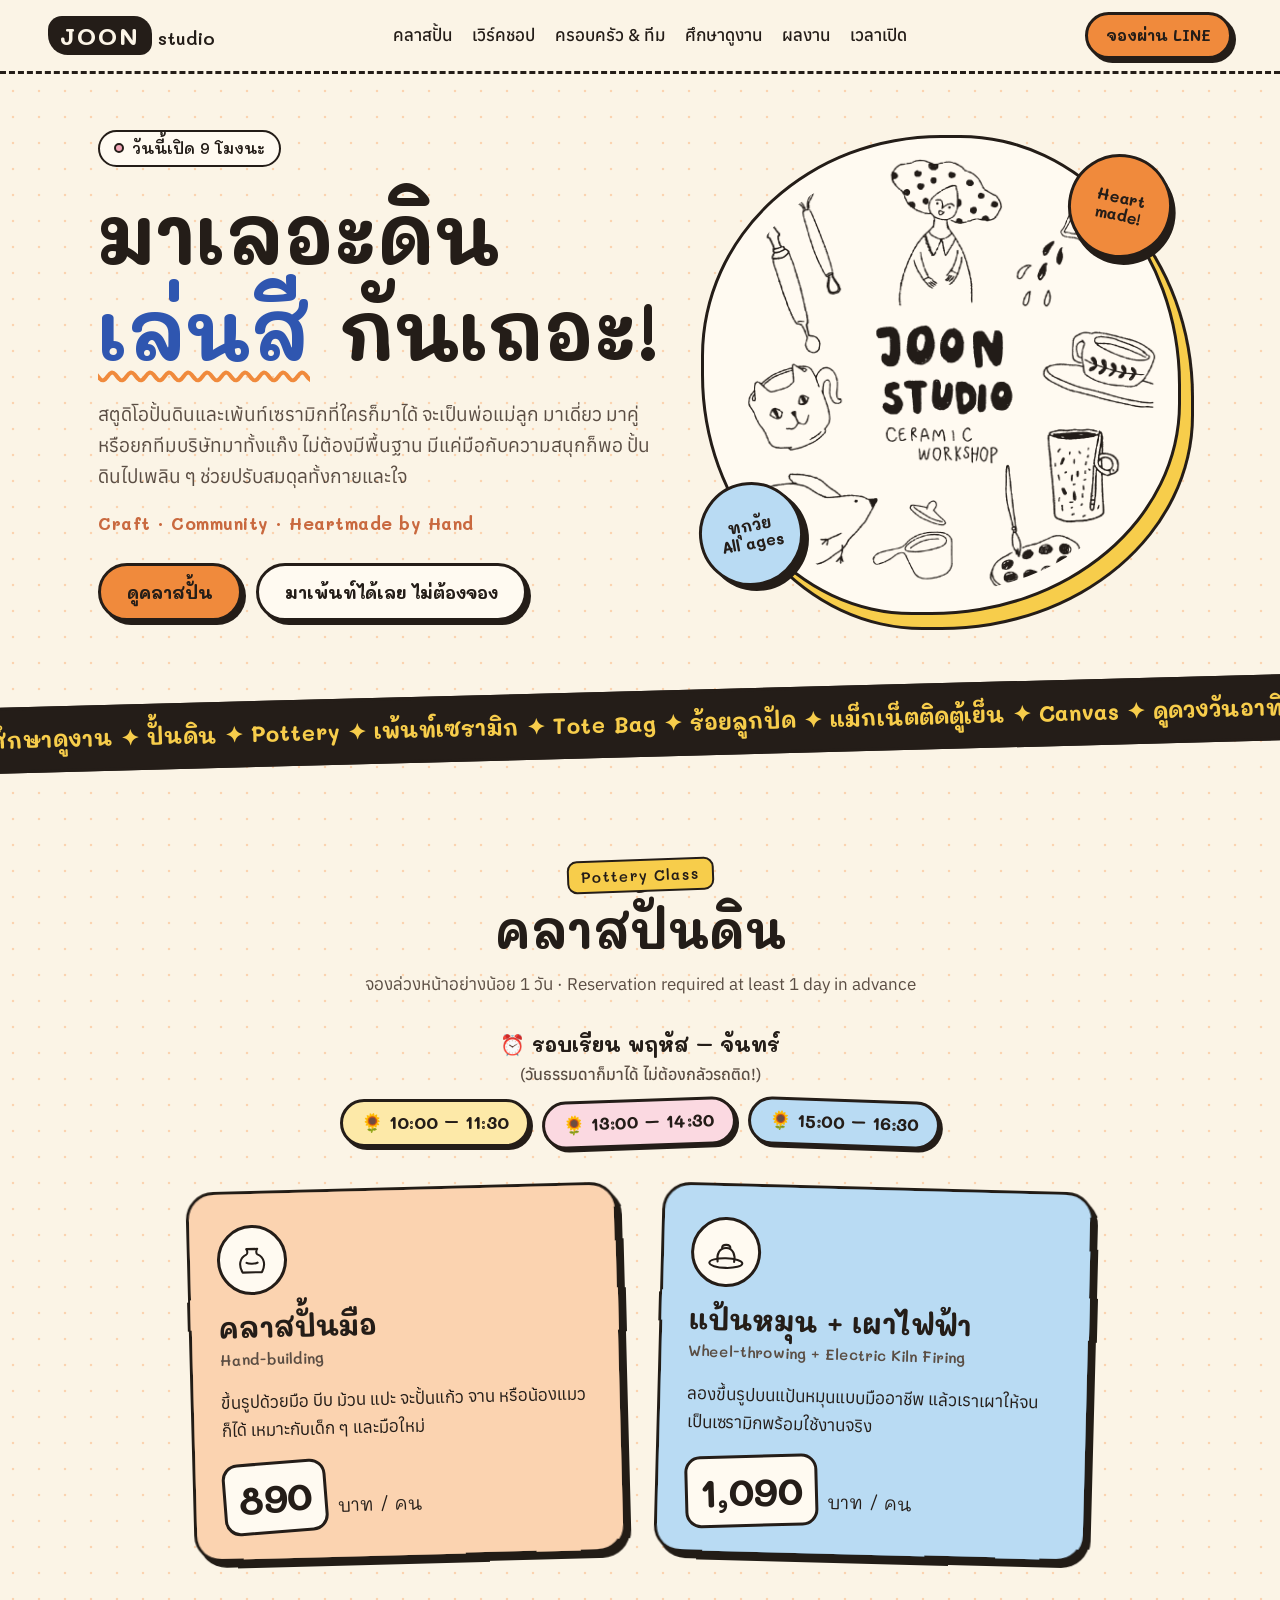
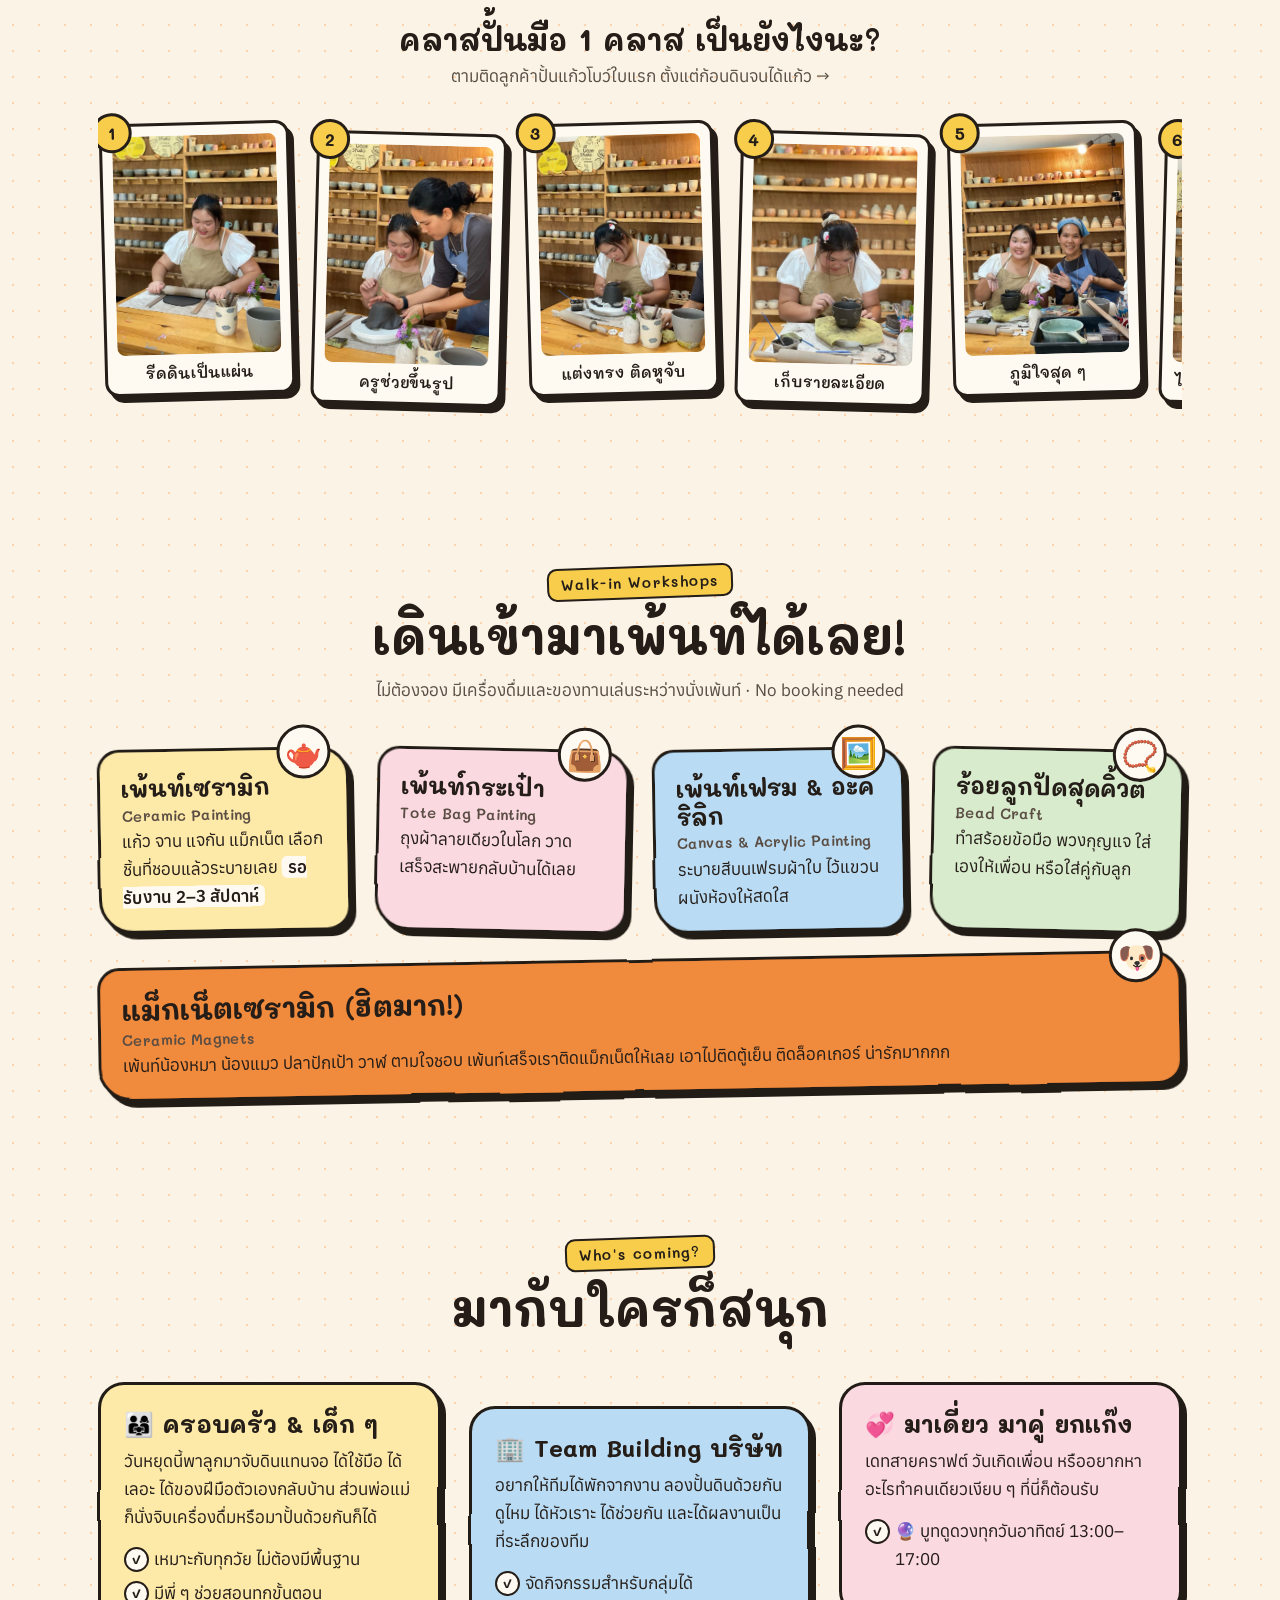
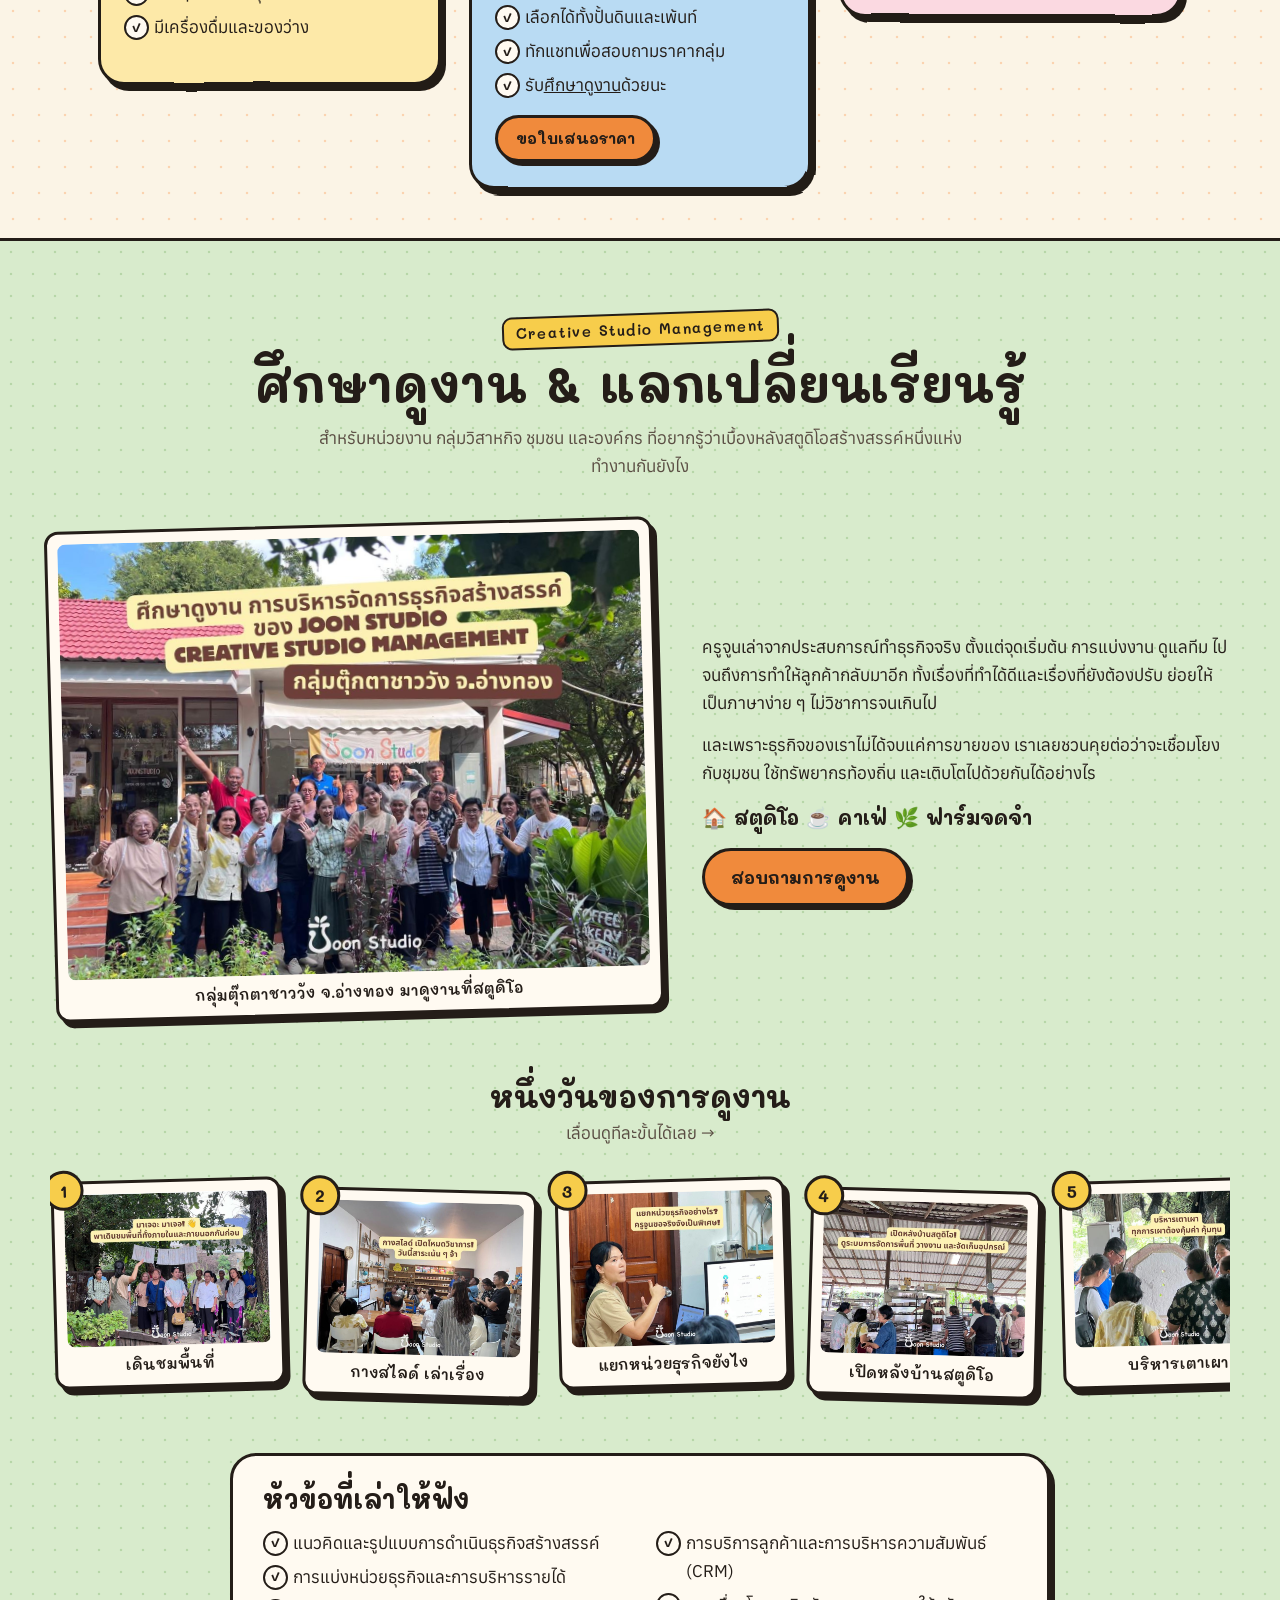
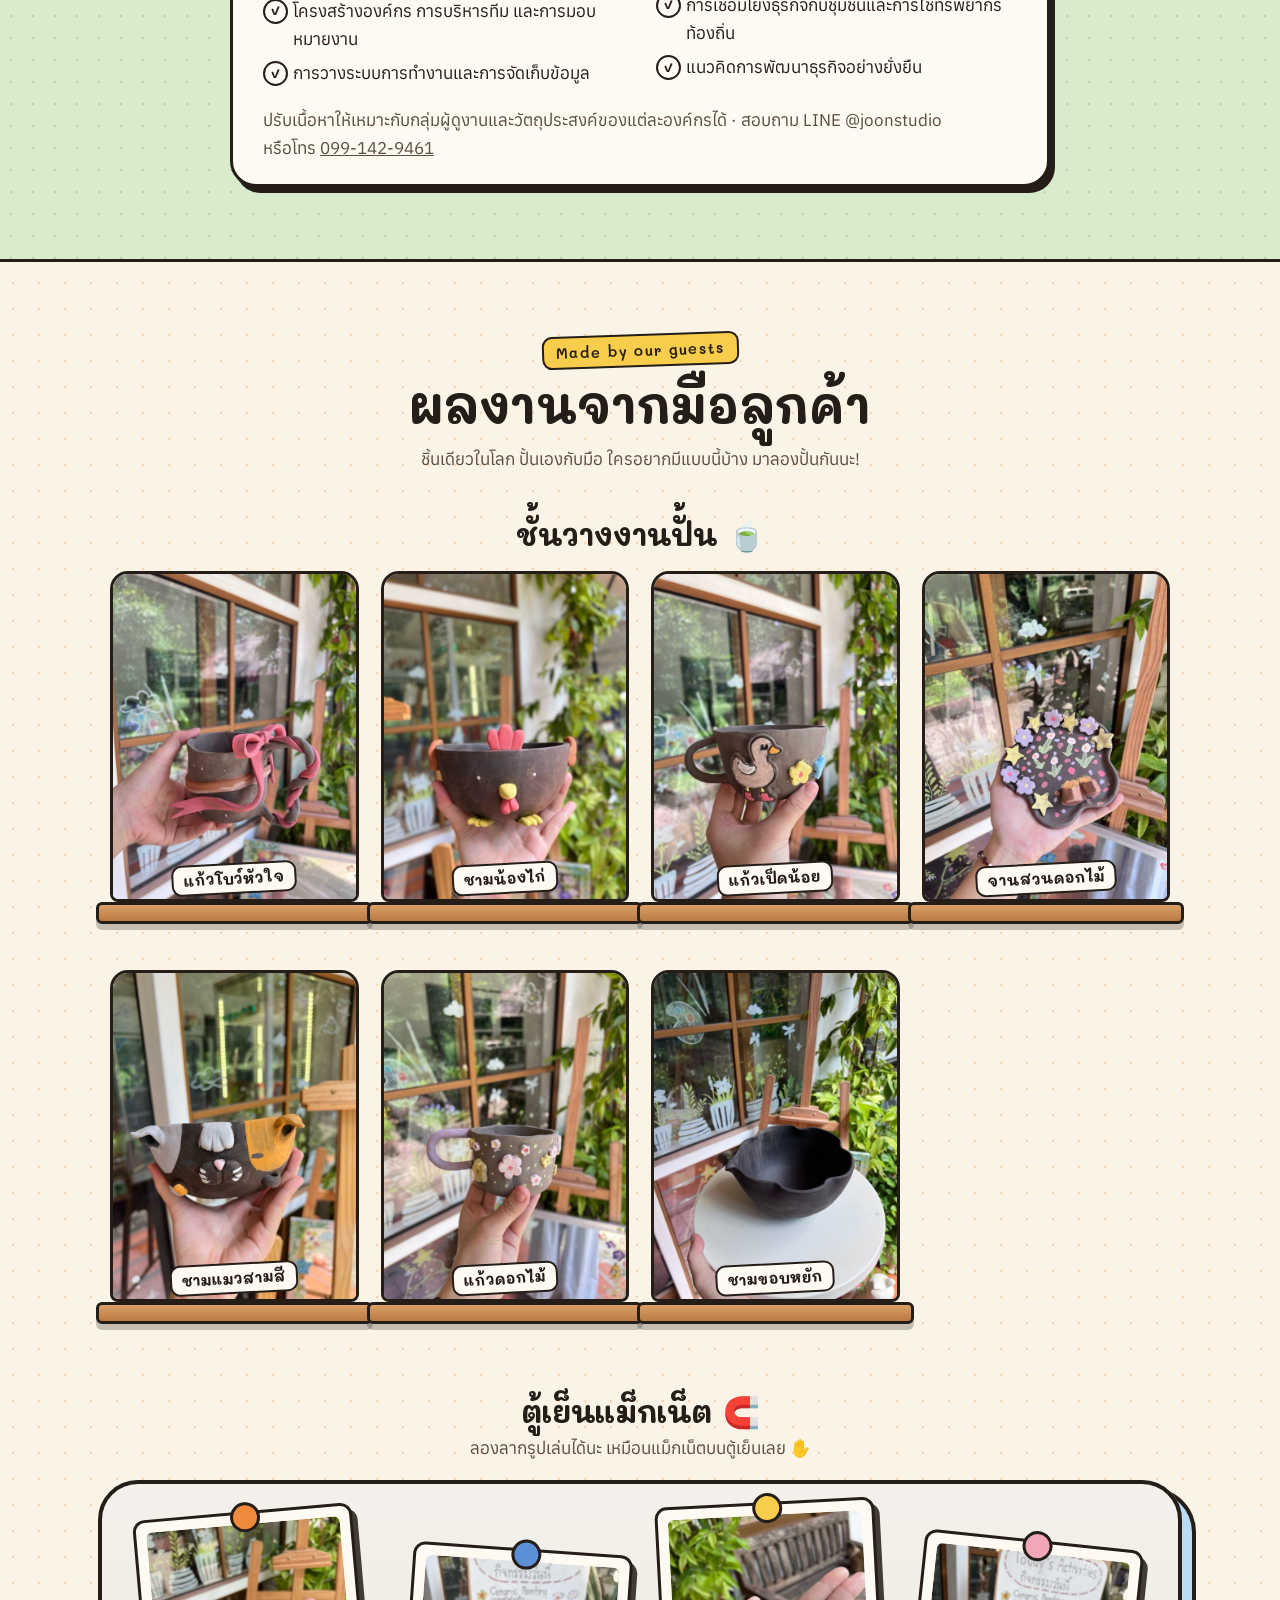
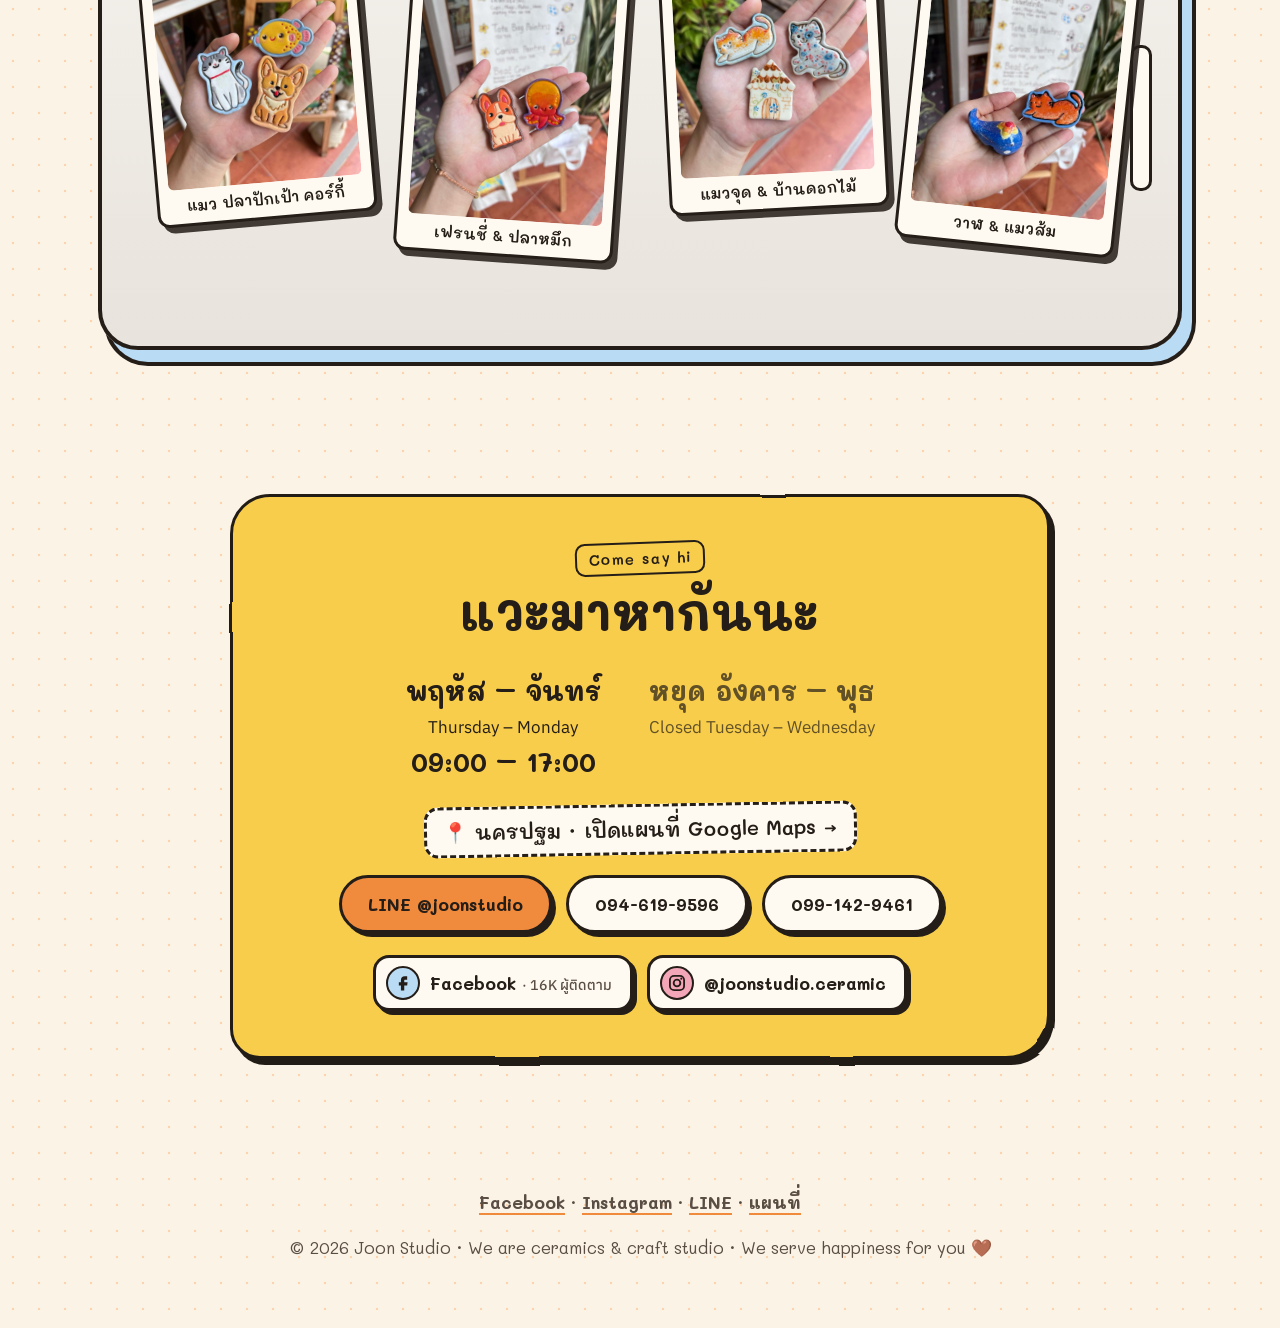
==== commit 75e2d0df: "Add class time slots and pottery shelf gallery; move fortune booth to Sunday Co-Authored-By: Claude " ====
--- a/index.html
+++ b/index.html
@@ -60,8 +60,8 @@
     <!-- MARQUEE -->
     <div class="marquee" aria-hidden="true">
       <div class="marquee-track">
-        <span>ศึกษาดูงาน ✦ ปั้นดิน ✦ Pottery ✦ เพ้นท์เซรามิก ✦ Tote Bag ✦ ร้อยลูกปัด ✦ แม็กเน็ตติดตู้เย็น ✦ Canvas ✦ ดูดวงวันเสาร์ ✦ </span>
-        <span>ศึกษาดูงาน ✦ ปั้นดิน ✦ Pottery ✦ เพ้นท์เซรามิก ✦ Tote Bag ✦ ร้อยลูกปัด ✦ แม็กเน็ตติดตู้เย็น ✦ Canvas ✦ ดูดวงวันเสาร์ ✦ </span>
+        <span>ศึกษาดูงาน ✦ ปั้นดิน ✦ Pottery ✦ เพ้นท์เซรามิก ✦ Tote Bag ✦ ร้อยลูกปัด ✦ แม็กเน็ตติดตู้เย็น ✦ Canvas ✦ ดูดวงวันอาทิตย์ ✦ </span>
+        <span>ศึกษาดูงาน ✦ ปั้นดิน ✦ Pottery ✦ เพ้นท์เซรามิก ✦ Tote Bag ✦ ร้อยลูกปัด ✦ แม็กเน็ตติดตู้เย็น ✦ Canvas ✦ ดูดวงวันอาทิตย์ ✦ </span>
       </div>
     </div>
 
@@ -71,6 +71,15 @@
         <p class="eyebrow">Pottery Class</p>
         <h2>คลาสปั้นดิน</h2>
         <p class="note">จองล่วงหน้าอย่างน้อย 1 วัน · Reservation required at least 1 day in advance</p>
+      </div>
+
+      <div class="rounds">
+        <p class="rounds-title">⏰ รอบเรียน พฤหัส – จันทร์ <span>(วันธรรมดาก็มาได้ ไม่ต้องกลัวรถติด!)</span></p>
+        <ul class="round-chips">
+          <li>🌻 10:00 – 11:30</li>
+          <li>🌻 13:00 – 14:30</li>
+          <li>🌻 15:00 – 16:30</li>
+        </ul>
       </div>
 
       <div class="class-grid">
@@ -183,7 +192,7 @@
           <h3>💞 มาเดี่ยว มาคู่ ยกแก๊ง</h3>
           <p>เดทสายคราฟต์ วันเกิดเพื่อน หรืออยากหาอะไรทำคนเดียวเงียบ ๆ ที่นี่ก็ต้อนรับ</p>
           <ul class="checks">
-            <li>🔮 บูทดูดวงทุกวันเสาร์ 14:00–17:00</li>
+            <li>🔮 บูทดูดวงทุกวันอาทิตย์ 13:00–17:00</li>
           </ul>
         </article>
       </div>
@@ -237,13 +246,27 @@
       </div>
     </section>
 
-    <!-- FRIDGE GALLERY -->
+    <!-- GALLERY: SHELF + FRIDGE -->
     <section id="fridge" class="section">
       <div class="section-head">
-        <p class="eyebrow">From our fridge</p>
+        <p class="eyebrow">Made by our guests</p>
         <h2>ผลงานจากมือลูกค้า</h2>
-        <p class="note">ลองลากรูปเล่นได้นะ เหมือนแม็กเน็ตบนตู้เย็นเลย ✋</p>
-      </div>
+        <p class="note">ชิ้นเดียวในโลก ปั้นเองกับมือ ใครอยากมีแบบนี้บ้าง มาลองปั้นกันนะ!</p>
+      </div>
+
+      <h3 class="strip-title shelf-title">ชั้นวางงานปั้น 🍵</h3>
+      <ul class="shelf">
+        <li class="piece"><img src="images/piece-bow-mug.jpg" alt="แก้วดินสีน้ำตาลหูจับเกลียวรูปหัวใจ พันด้วยโบว์สีชมพู" width="600" height="800" loading="lazy"><span>แก้วโบว์หัวใจ</span></li>
+        <li class="piece"><img src="images/piece-chicken-bowl.jpg" alt="ชามดินสีน้ำตาลหน้าน้องไก่ มีหงอนแดง ปากเหลือง และขาเล็ก ๆ" width="600" height="800" loading="lazy"><span>ชามน้องไก่</span></li>
+        <li class="piece"><img src="images/piece-duck-mug.jpg" alt="แก้วดินลายนูนรูปเป็ดสีชมพูกับดอกไม้" width="600" height="800" loading="lazy"><span>แก้วเป็ดน้อย</span></li>
+        <li class="piece"><img src="images/piece-flower-plate.jpg" alt="จานทรงเมฆ ตกแต่งดอกไม้สีม่วงและดาวสีเหลืองรอบขอบ" width="600" height="800" loading="lazy"><span>จานสวนดอกไม้</span></li>
+        <li class="piece"><img src="images/piece-cat-bowl.jpg" alt="ชามหน้าแมวสามสี มีหูและอุ้งเท้านูน" width="600" height="800" loading="lazy"><span>ชามแมวสามสี</span></li>
+        <li class="piece"><img src="images/piece-flower-mug.jpg" alt="แก้วดินหูจับสีม่วง ติดดอกไม้นูนสีชมพูและเหลือง" width="600" height="800" loading="lazy"><span>แก้วดอกไม้</span></li>
+        <li class="piece"><img src="images/piece-wavy-bowl.jpg" alt="ชามดินสีดำขอบหยักเป็นคลื่น มีปากเท" width="600" height="800" loading="lazy"><span>ชามขอบหยัก</span></li>
+      </ul>
+
+      <h3 class="strip-title">ตู้เย็นแม็กเน็ต 🧲</h3>
+      <p class="note strip-hint">ลองลากรูปเล่นได้นะ เหมือนแม็กเน็ตบนตู้เย็นเลย ✋</p>
 
       <div class="fridge" id="fridgeBoard">
         <figure class="magnet" style="--x:4%;--y:6%;--r:-5deg">
--- a/styles.css
+++ b/styles.css
@@ -275,6 +275,43 @@
 .topic-list li { break-inside: avoid; }
 .topics .note { margin: 6px 0 0; text-align: left; }
 
+/* ---------- class rounds ---------- */
+.rounds { text-align: center; margin: -14px auto 40px; }
+.rounds-title { font-family: var(--font-display); font-weight: 700; font-size: 20px; margin: 0 0 12px; }
+.rounds-title span { display: block; font-family: var(--font-body); font-weight: 500; font-size: 16px; color: var(--ink-soft); }
+.round-chips { list-style: none; padding: 0; margin: 0; display: flex; flex-wrap: wrap; justify-content: center; gap: 12px; }
+.round-chips li {
+  font-family: var(--font-display); font-weight: 700; font-size: 18px;
+  background: var(--yellow-soft); border: 3px solid var(--ink); border-radius: 999px;
+  padding: 6px 18px; box-shadow: 3px 3px 0 var(--ink);
+}
+.round-chips li:nth-child(2) { background: var(--pink-soft); transform: rotate(-2deg); }
+.round-chips li:nth-child(3) { background: var(--sky); transform: rotate(2deg); }
+
+/* ---------- shelf ---------- */
+.shelf-title { margin-top: 0; }
+.shelf {
+  list-style: none; margin: 18px auto 70px; padding: 0 12px;
+  display: grid; grid-template-columns: repeat(4, 1fr); gap: 46px 22px;
+}
+.piece { position: relative; text-align: center; }
+.piece img {
+  width: 100%; aspect-ratio: 3 / 4; object-fit: cover;
+  border: 3px solid var(--ink); border-radius: 18px 18px 8px 8px;
+  transition: transform .25s cubic-bezier(.3, 1.6, .5, 1);
+}
+.piece:hover img { transform: translateY(-10px) rotate(-2deg); }
+.piece::after { /* wooden plank */
+  content: ""; display: block; height: 16px; margin: 0 -14px;
+  background: linear-gradient(#d9a066, #b97a43); border: 3px solid var(--ink); border-radius: 6px;
+  box-shadow: 0 6px 0 rgba(36, 29, 24, .25);
+}
+.piece span {
+  position: absolute; left: 50%; bottom: 30px; transform: translateX(-50%) rotate(-3deg);
+  white-space: nowrap; font-family: var(--font-display); font-weight: 700; font-size: 15px;
+  background: var(--paper); border: 2.5px solid var(--ink); border-radius: 10px; padding: 1px 10px;
+}
+
 /* ---------- fridge ---------- */
 .fridge {
   position: relative; height: 470px;
@@ -353,6 +390,7 @@
   .group-grid { grid-template-columns: 1fr; }
   .g-team { transform: none; }
   .study-intro { grid-template-columns: 1fr; }
+  .shelf { grid-template-columns: repeat(3, 1fr); }
 }
 @media (max-width: 640px) {
   body { font-size: 16px; }
@@ -365,6 +403,8 @@
   .topic-list { columns: 1; }
   .strip { grid-auto-columns: 78%; }
   .strip-portrait { grid-auto-columns: 62%; }
+  .shelf { grid-template-columns: repeat(2, 1fr); gap: 40px 16px; }
+  .round-chips li { font-size: 16px; }
   .topics { padding: 22px 20px 18px; }
 }
 @media (prefers-reduced-motion: reduce) {
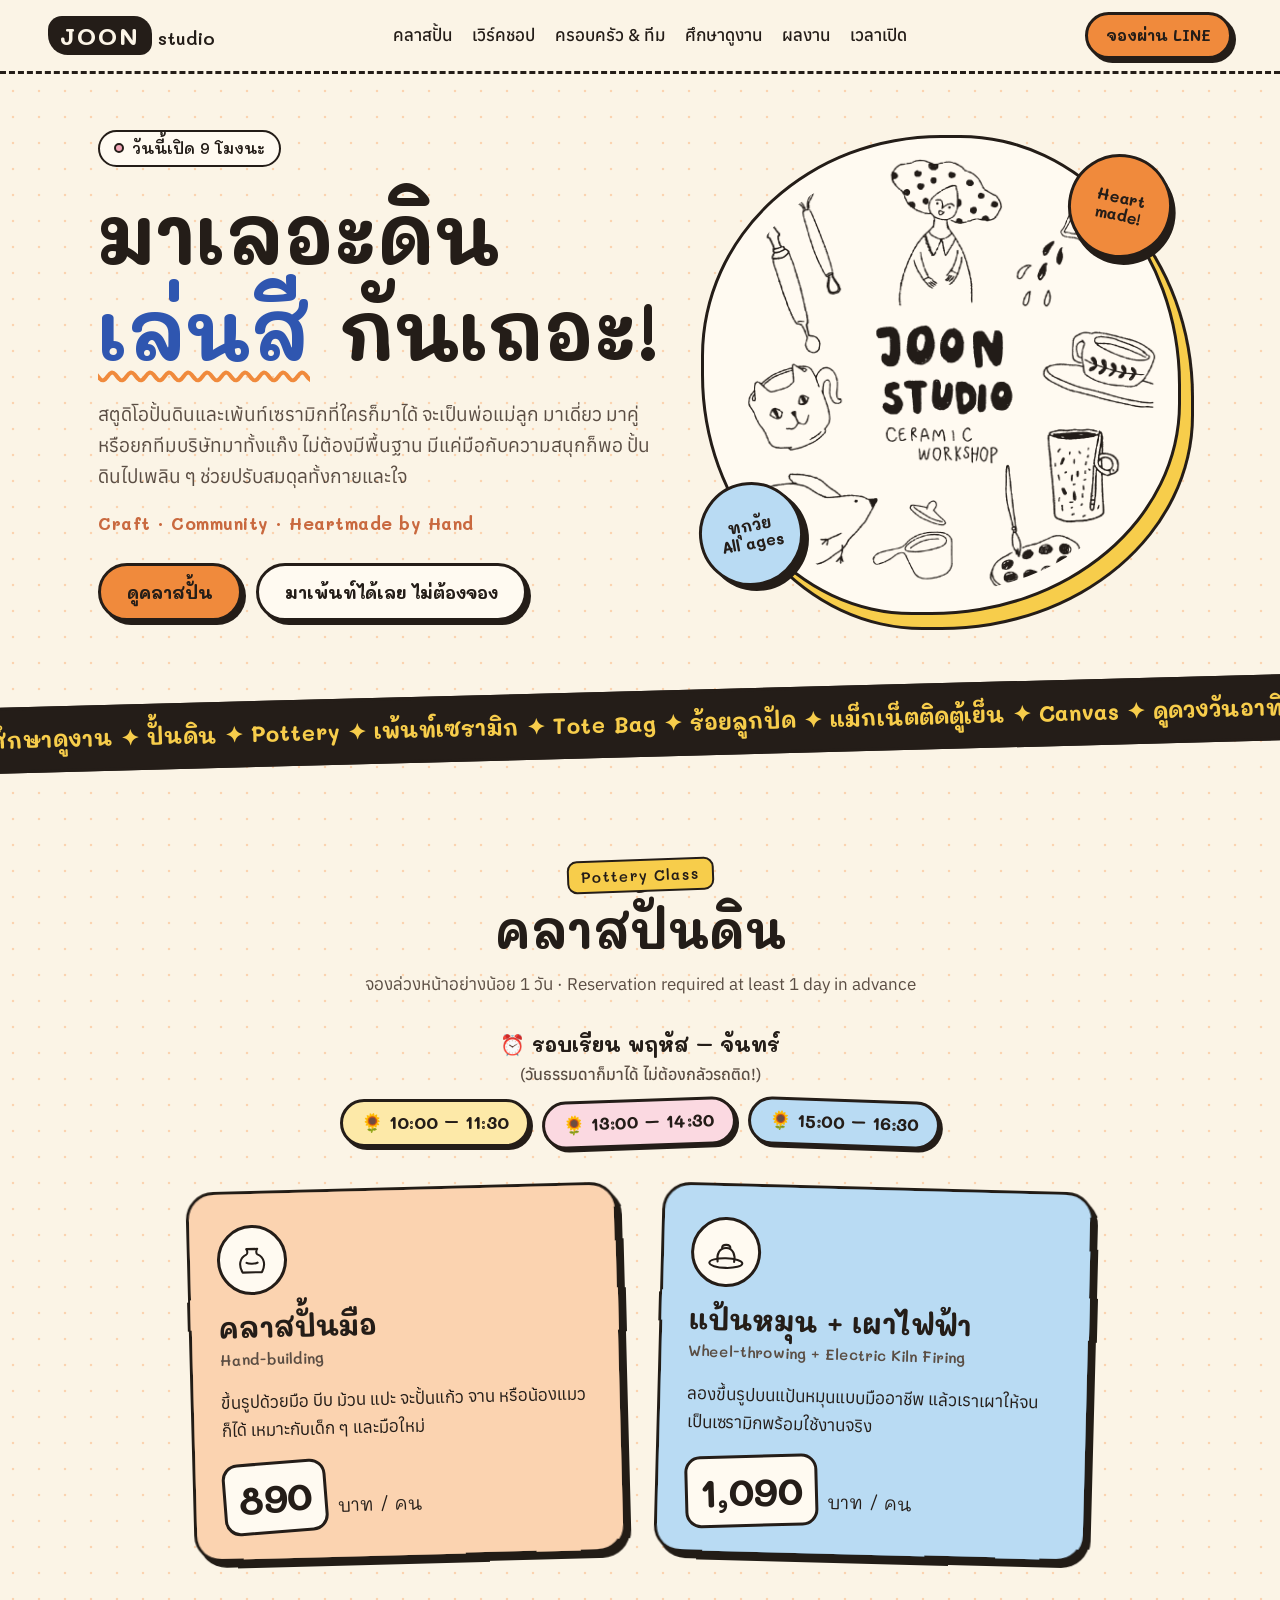
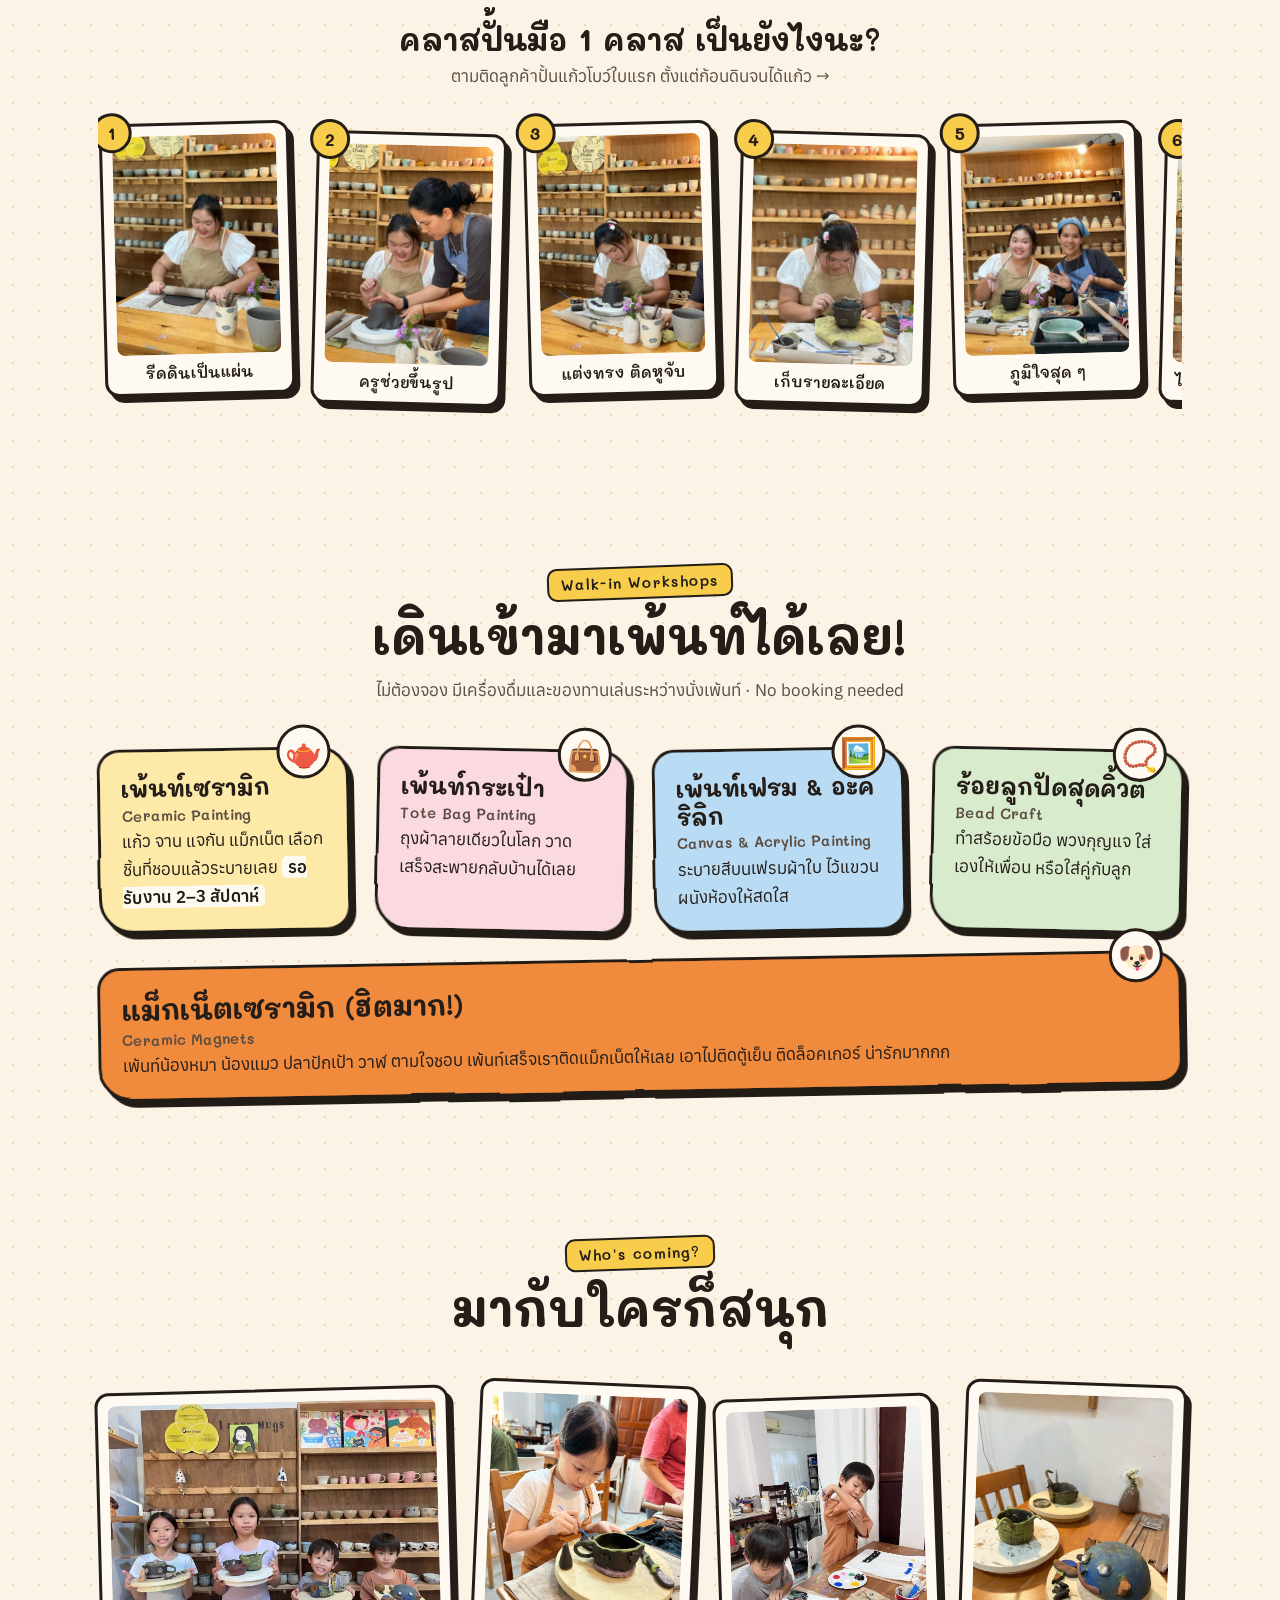
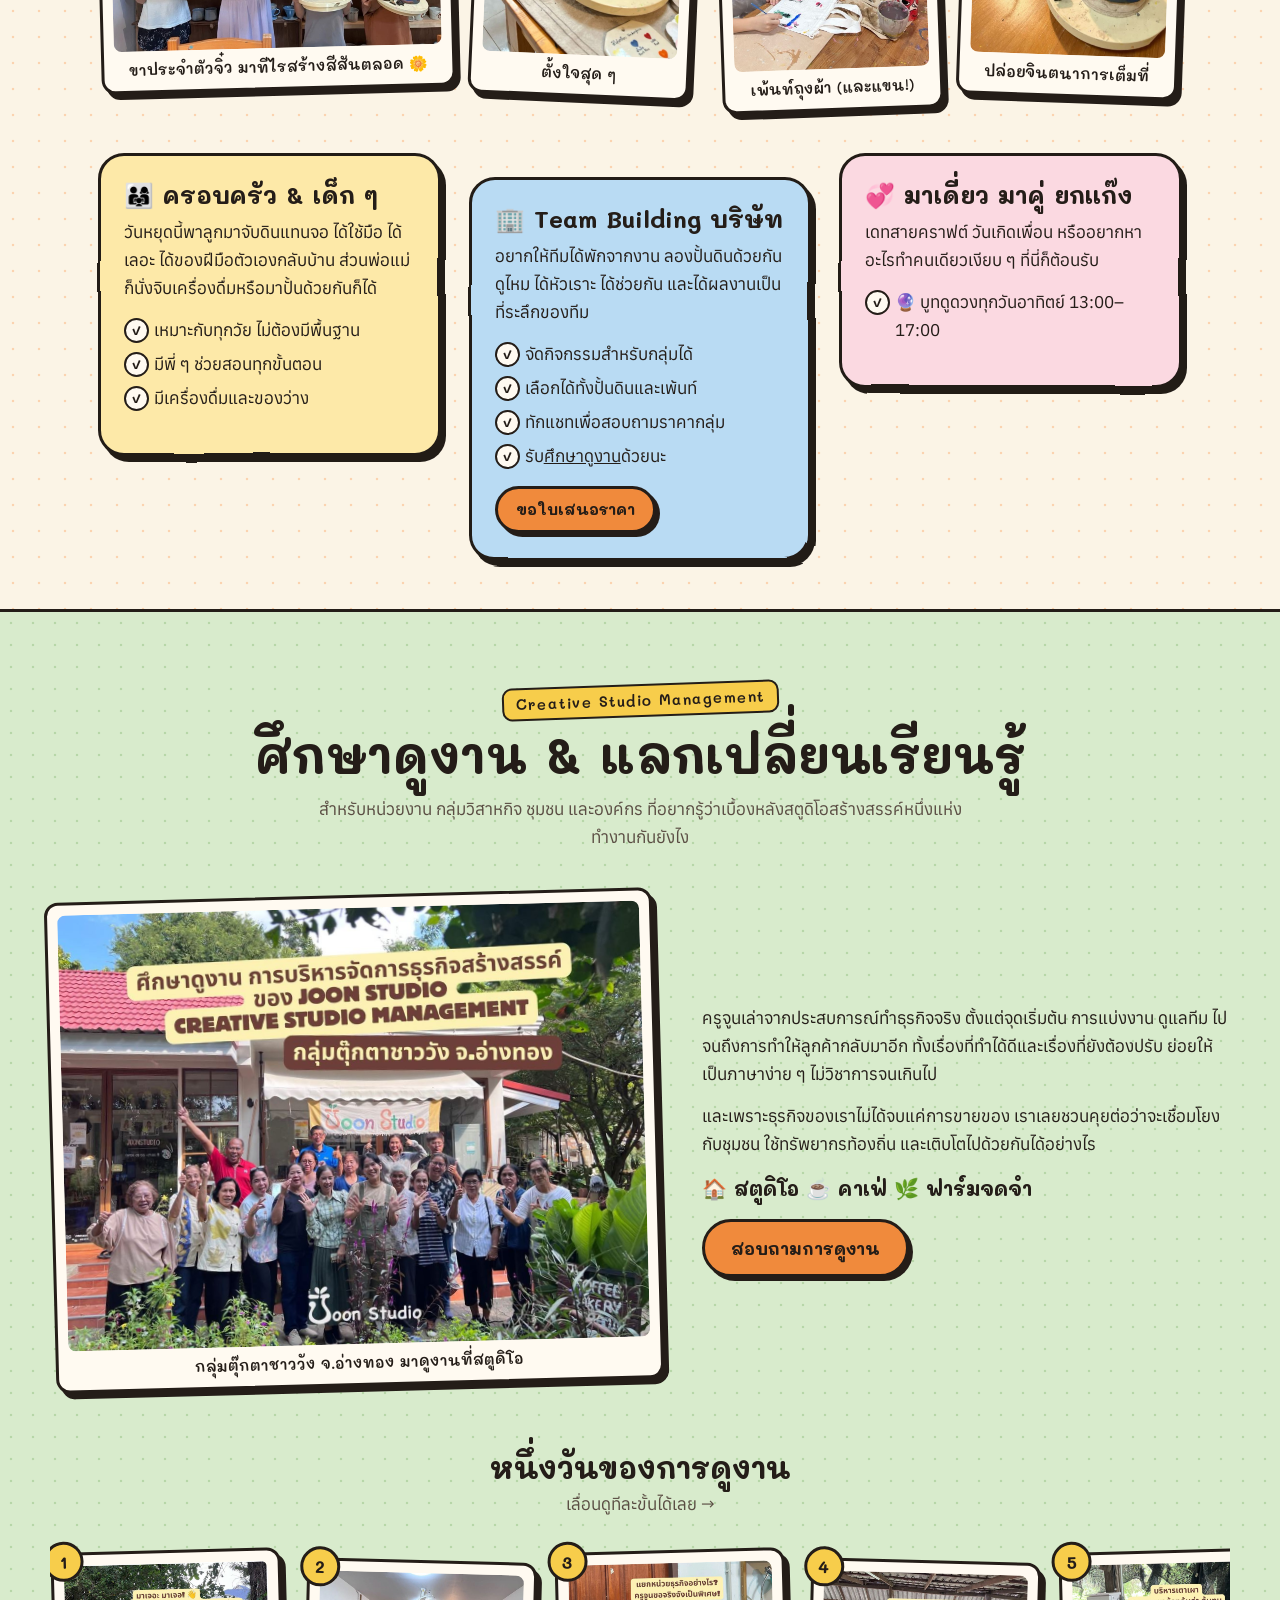
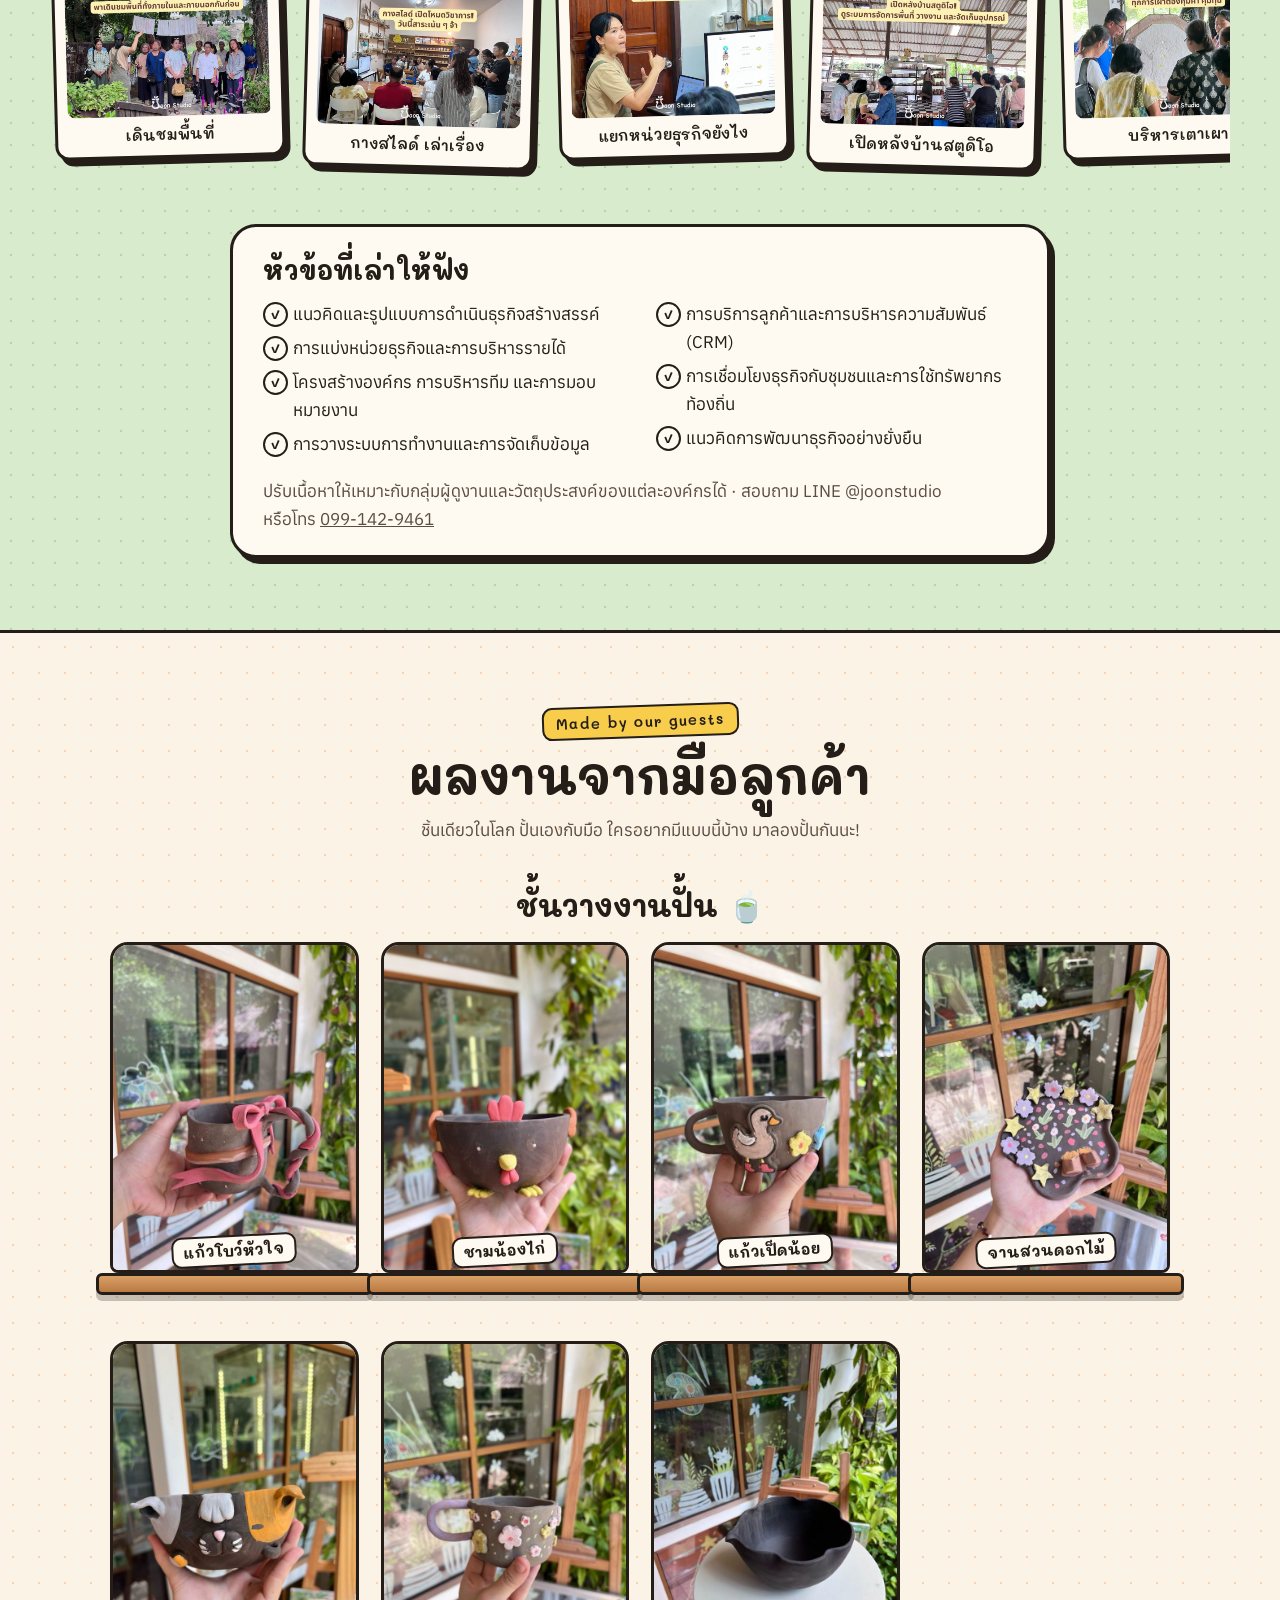
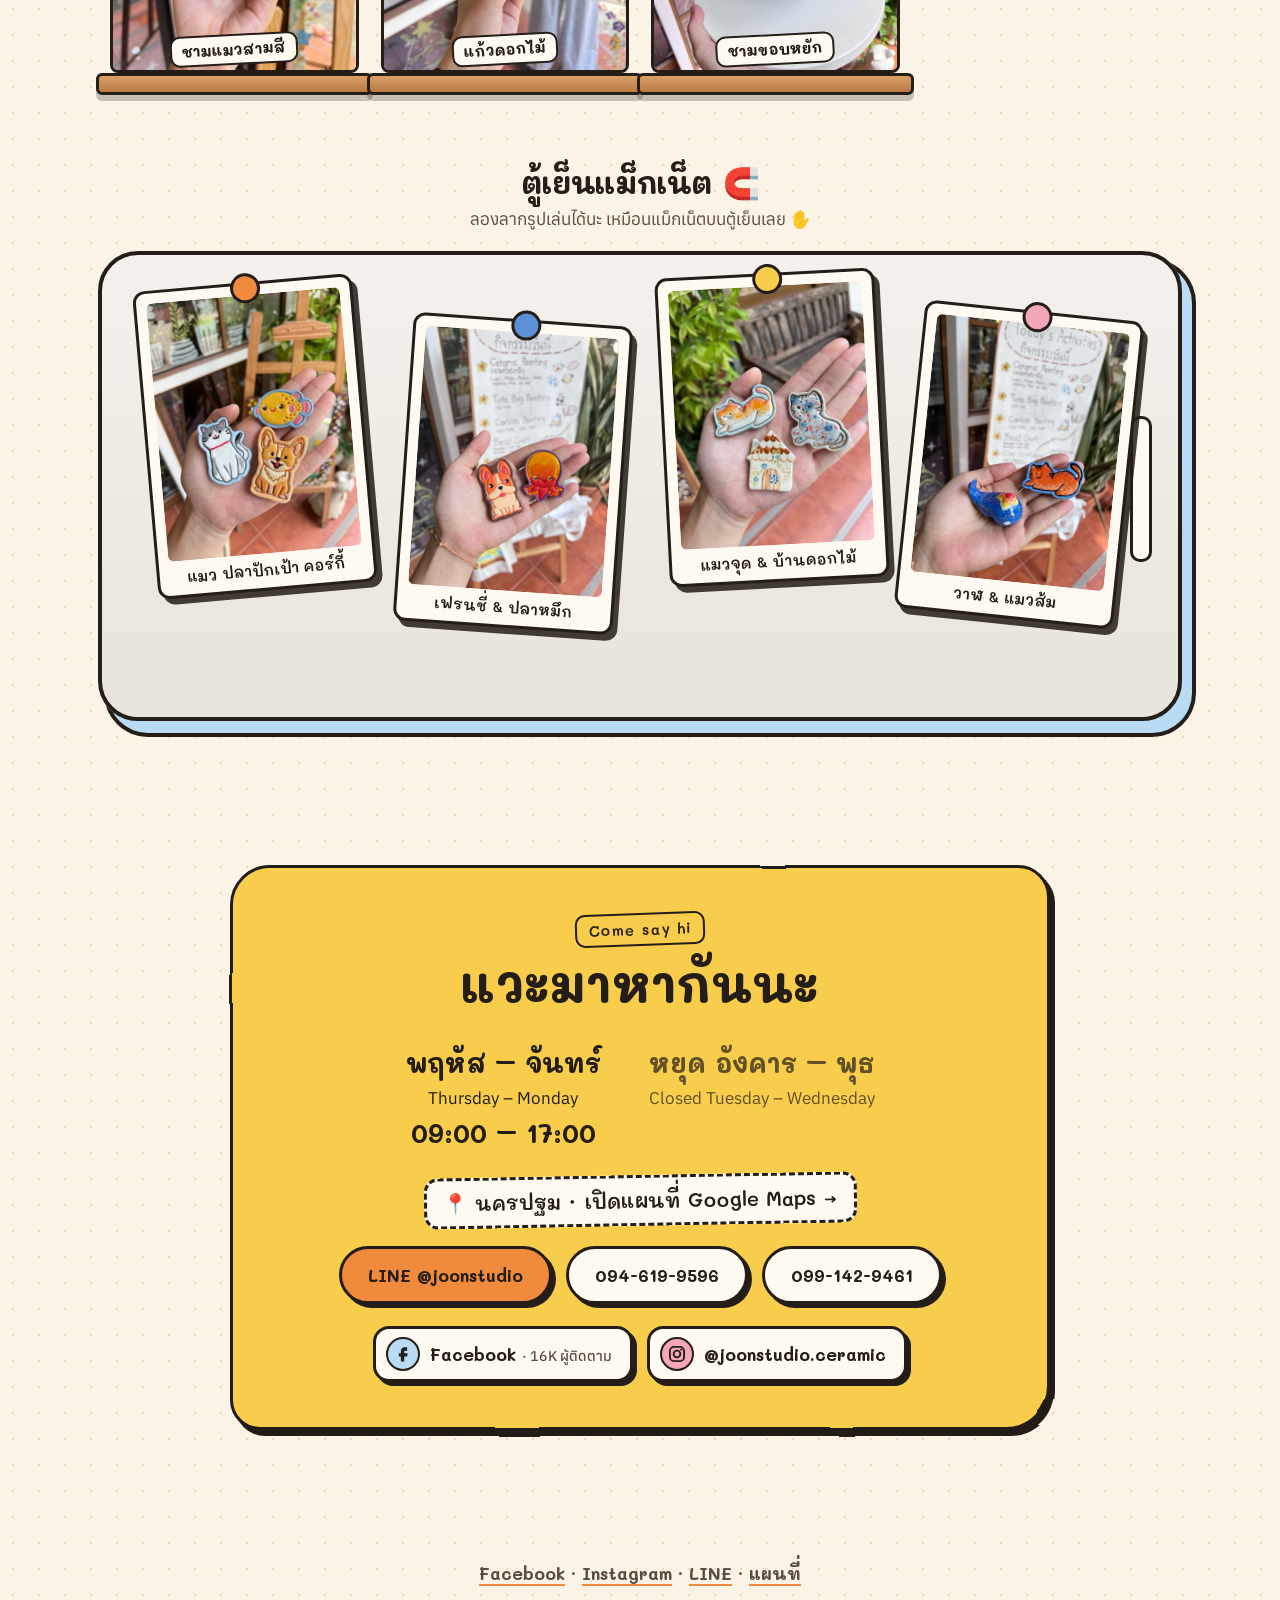
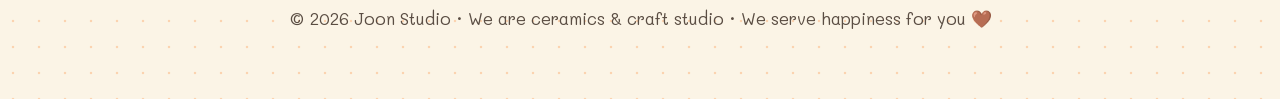
==== commit 8372fc08: "Add kids photo collage to the who's-coming section Co-Authored-By: Claude Opus 5.5 <noreply@anthropi" ====
--- a/index.html
+++ b/index.html
@@ -163,6 +163,16 @@
       <div class="section-head">
         <p class="eyebrow">Who's coming?</p>
         <h2>มากับใครก็สนุก</h2>
+      </div>
+
+      <div class="kids">
+        <figure class="photo kids-big">
+          <img src="images/kids-group.jpg" alt="เด็ก ๆ สี่คนถือแป้นหมุนที่มีงานปั้นของตัวเอง ยืนหน้าชั้นวางแก้วเซรามิก" width="1200" height="900" loading="lazy">
+          <figcaption>ขาประจำตัวจิ๋ว มาทีไรสร้างสีสันตลอด 🌼</figcaption>
+        </figure>
+        <figure class="photo kids-sm k1"><img src="images/kids-painting.jpg" alt="เด็กผู้หญิงตั้งใจระบายสีกาน้ำชาดินที่ปั้นเอง" width="700" height="933" loading="lazy"><figcaption>ตั้งใจสุด ๆ</figcaption></figure>
+        <figure class="photo kids-sm k2"><img src="images/kids-totebag.jpg" alt="เด็กผู้ชายสองคนเพ้นท์ถุงผ้า คนหนึ่งเผลอทาสีบนแขนตัวเอง" width="700" height="933" loading="lazy"><figcaption>เพ้นท์ถุงผ้า (และแขน!)</figcaption></figure>
+        <figure class="photo kids-sm k3"><img src="images/kids-pieces.jpg" alt="งานปั้นของเด็ก ๆ ชามสีเขียวและโดมสีน้ำเงินมีหน้าตา วางบนแป้นหมุน" width="700" height="933" loading="lazy"><figcaption>ปล่อยจินตนาการเต็มที่</figcaption></figure>
       </div>
 
       <div class="group-grid">
--- a/styles.css
+++ b/styles.css
@@ -214,6 +214,17 @@
 .tile-wide h3 { font-size: 28px; }
 
 /* ---------- groups ---------- */
+.kids {
+  display: grid; grid-template-columns: 1.6fr 1fr 1fr 1fr; gap: 22px; align-items: center;
+  margin: 0 auto 56px;
+}
+.kids-big { transform: rotate(-1.5deg); }
+.kids .kids-sm img { aspect-ratio: 3 / 4; }
+.kids .k1 { transform: rotate(2.5deg); }
+.kids .k2 { transform: rotate(-2deg) translateY(14px); }
+.kids .k3 { transform: rotate(2deg); }
+.kids .photo { transition: transform .25s cubic-bezier(.3, 1.6, .5, 1); }
+.kids .photo:hover { transform: rotate(0) scale(1.04); z-index: 2; }
 .group-grid { display: grid; grid-template-columns: repeat(3, 1fr); gap: 28px; align-items: start; }
 .group { position: relative; padding: 28px 26px; border-radius: 26px; }
 .group h3 { font-size: 24px; margin-bottom: 8px; }
@@ -391,6 +402,8 @@
   .g-team { transform: none; }
   .study-intro { grid-template-columns: 1fr; }
   .shelf { grid-template-columns: repeat(3, 1fr); }
+  .kids { grid-template-columns: repeat(3, 1fr); }
+  .kids-big { grid-column: 1 / -1; }
 }
 @media (max-width: 640px) {
   body { font-size: 16px; }
@@ -404,6 +417,9 @@
   .strip { grid-auto-columns: 78%; }
   .strip-portrait { grid-auto-columns: 62%; }
   .shelf { grid-template-columns: repeat(2, 1fr); gap: 40px 16px; }
+  .kids { gap: 12px; }
+  .kids-sm figcaption { display: none; }
+  .kids .kids-sm { padding: 6px; }
   .round-chips li { font-size: 16px; }
   .topics { padding: 22px 20px 18px; }
 }
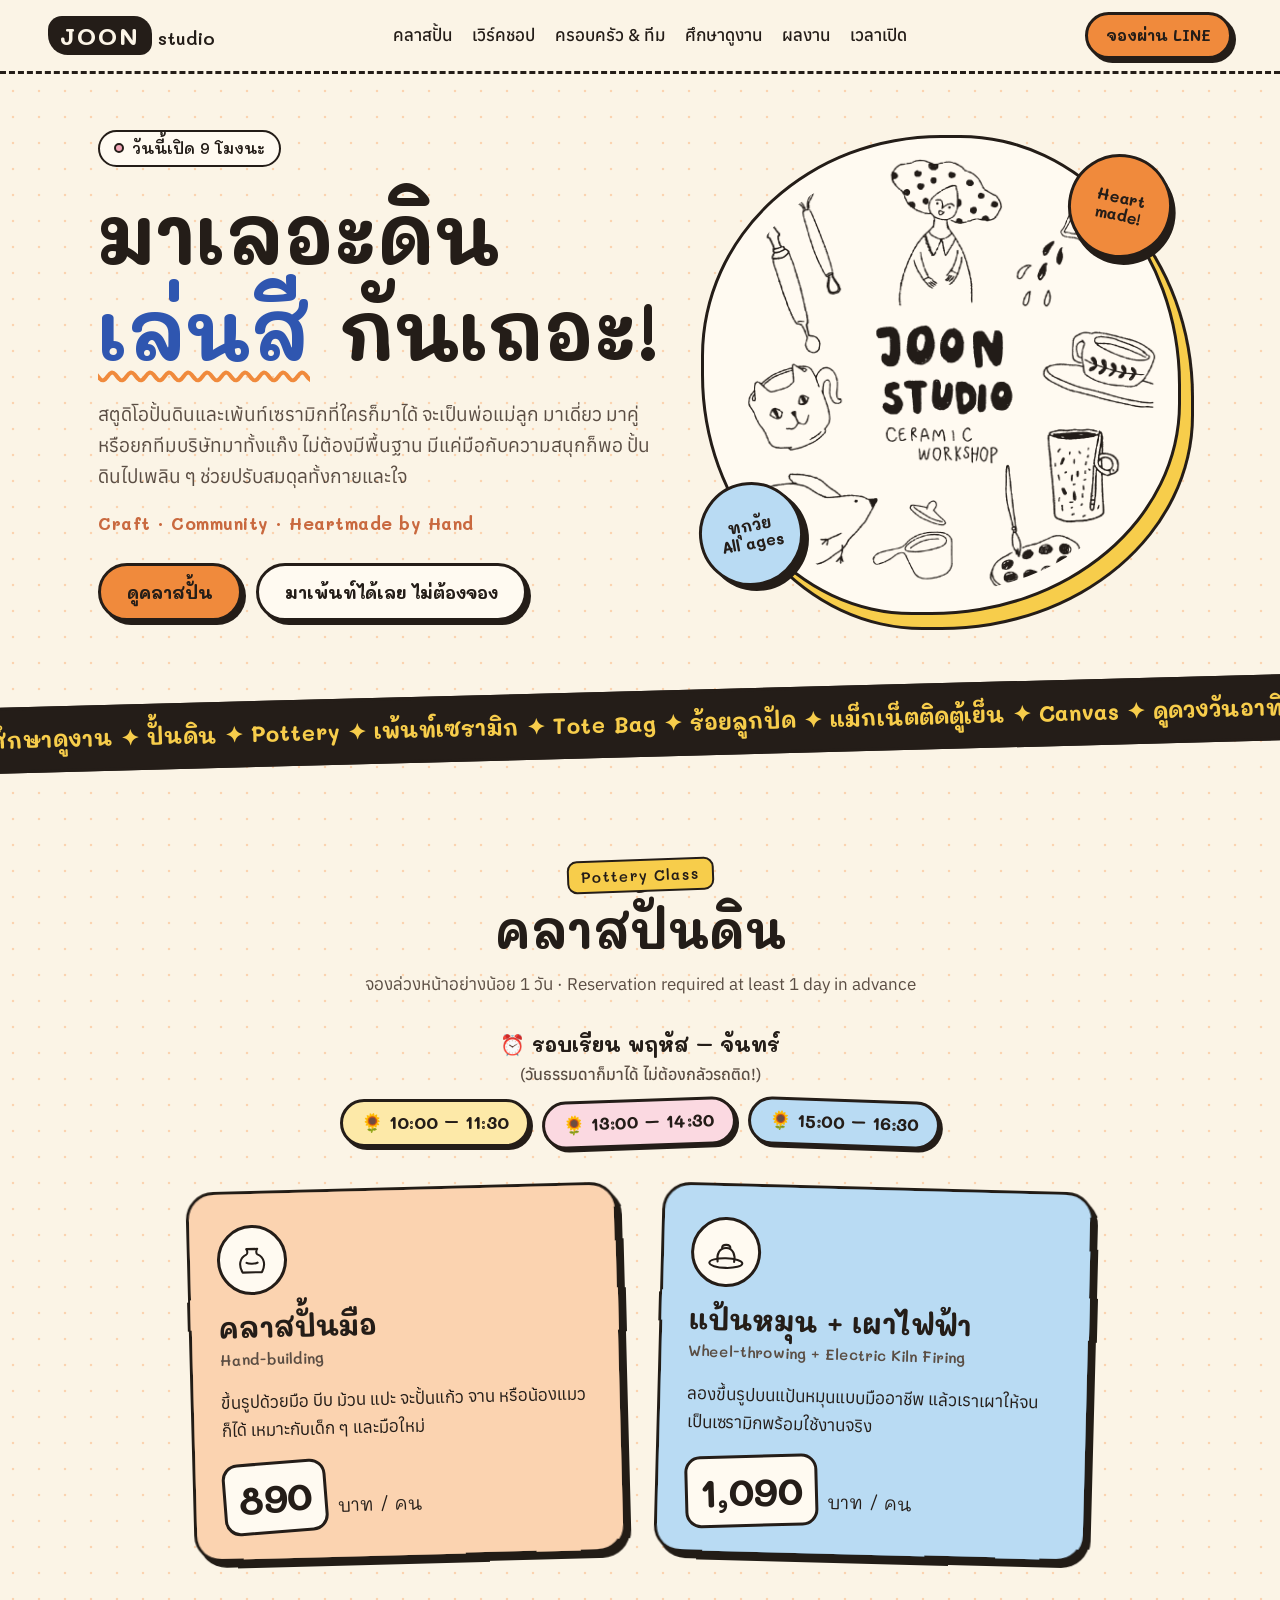
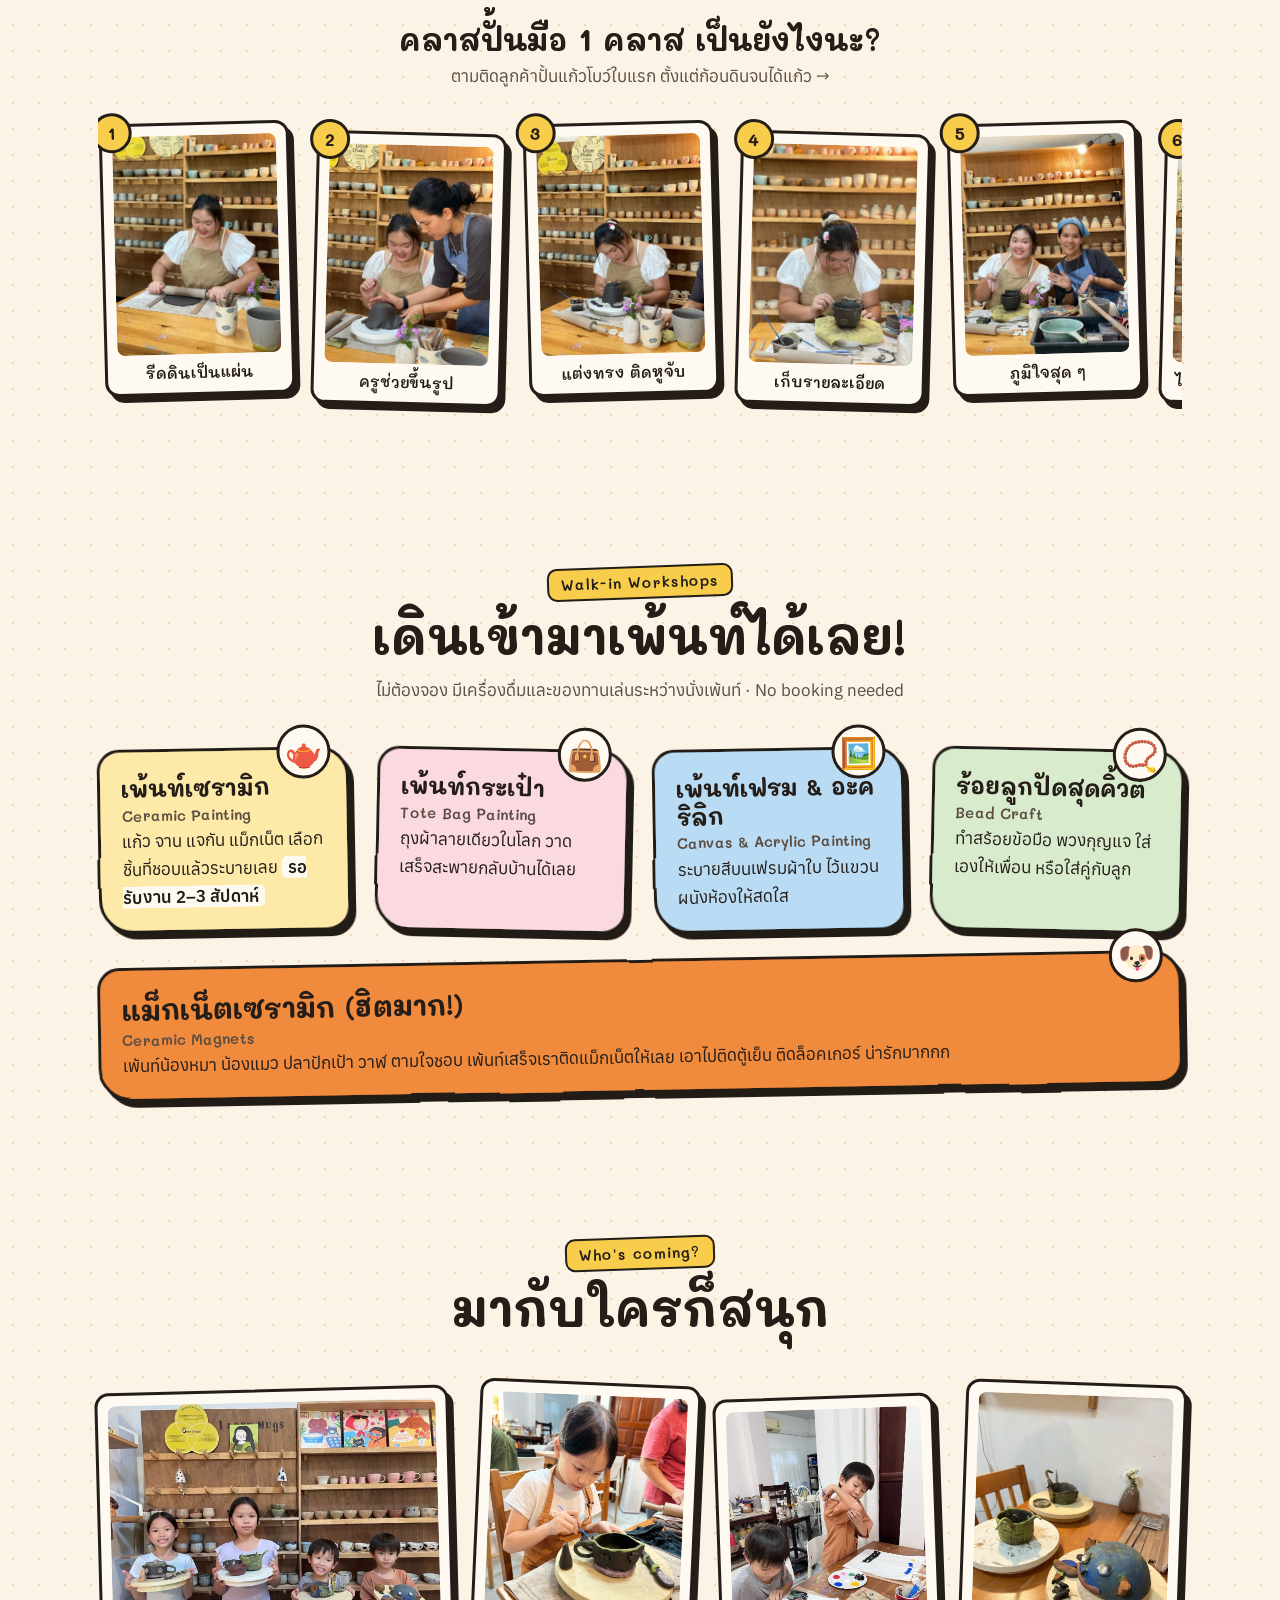
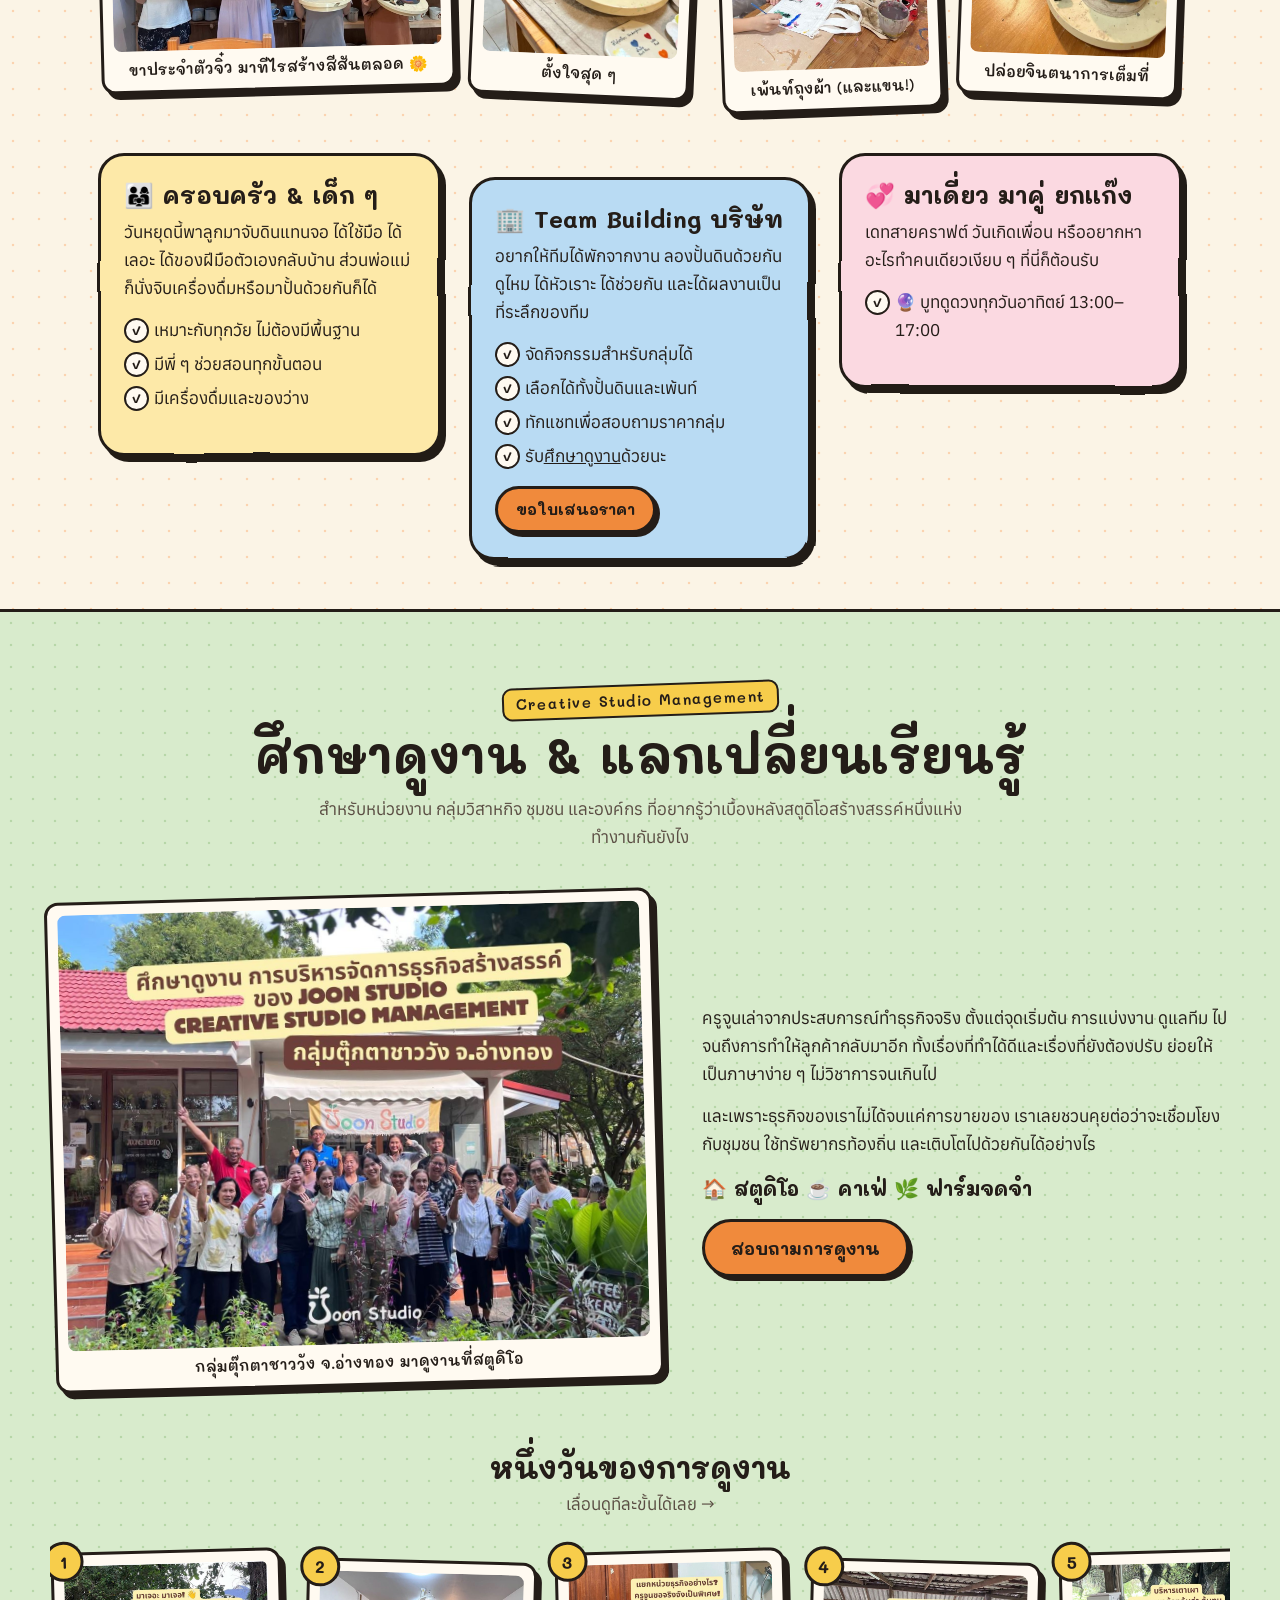
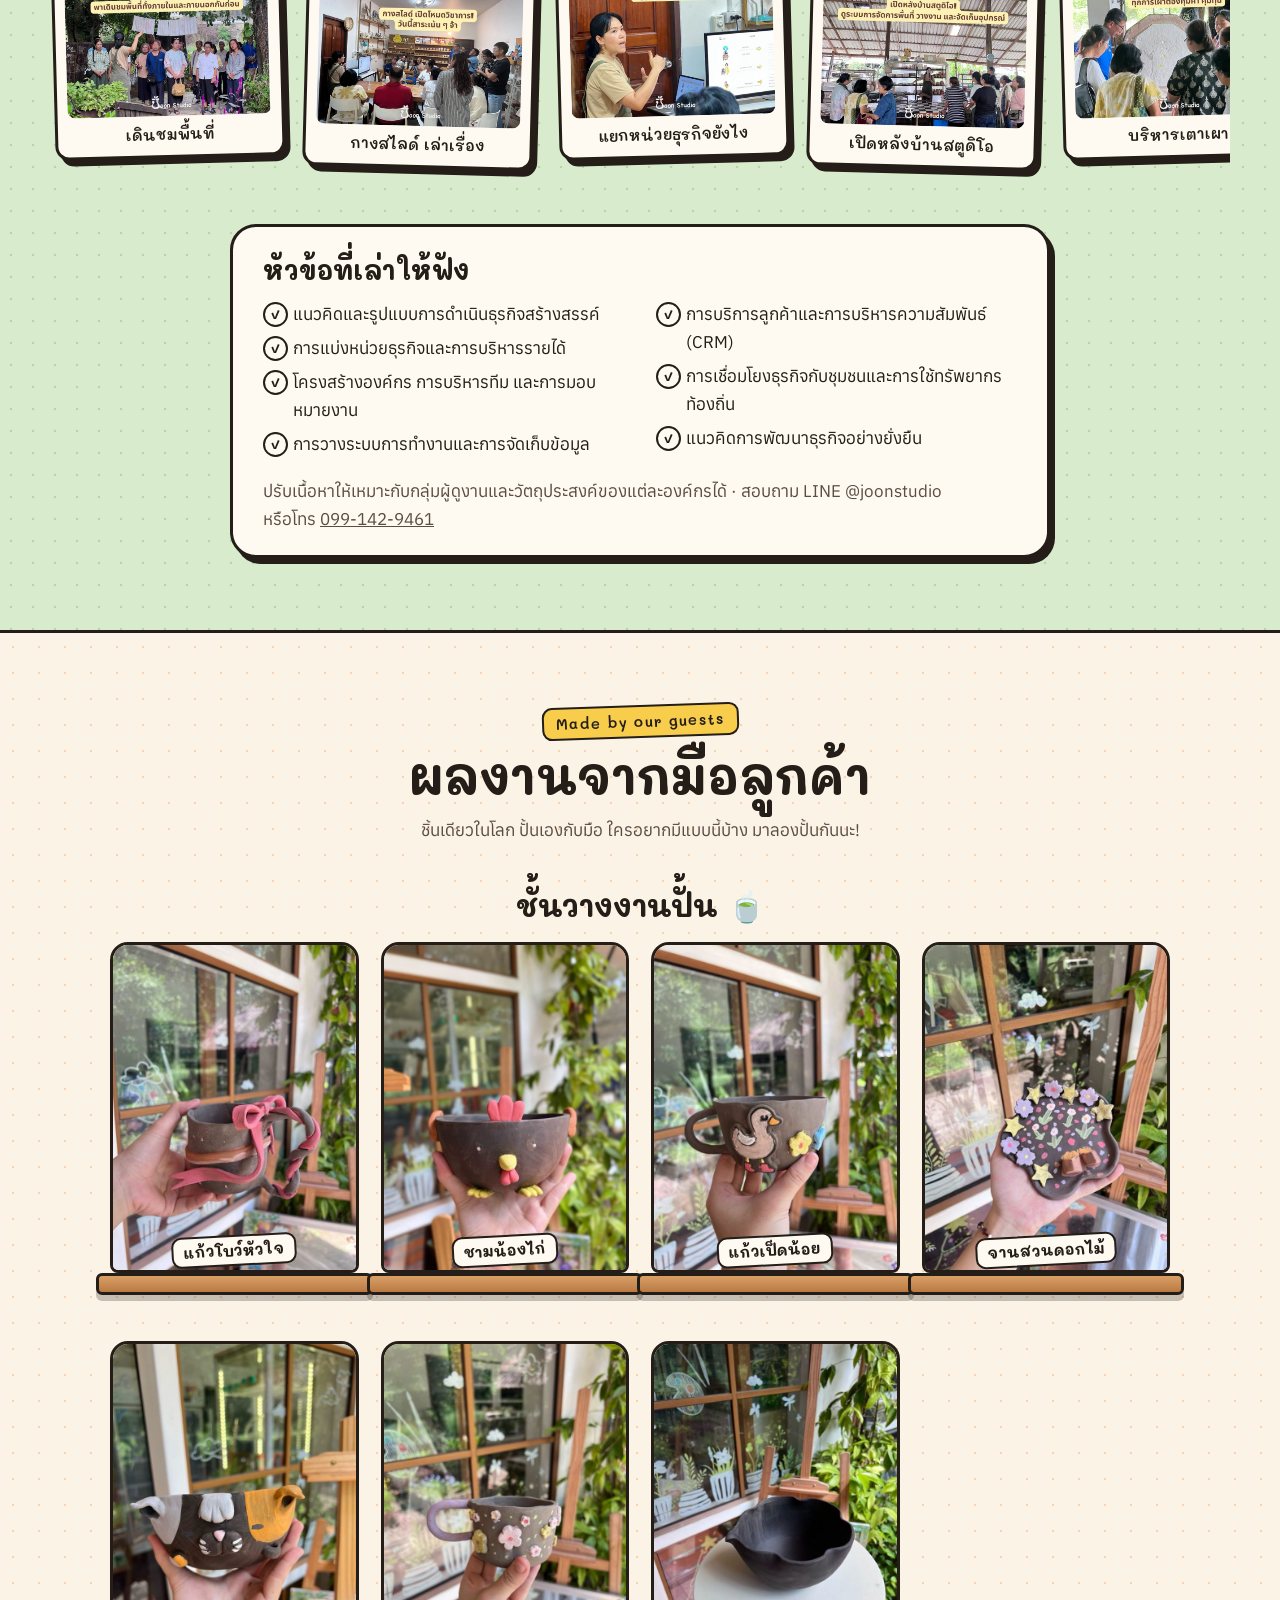
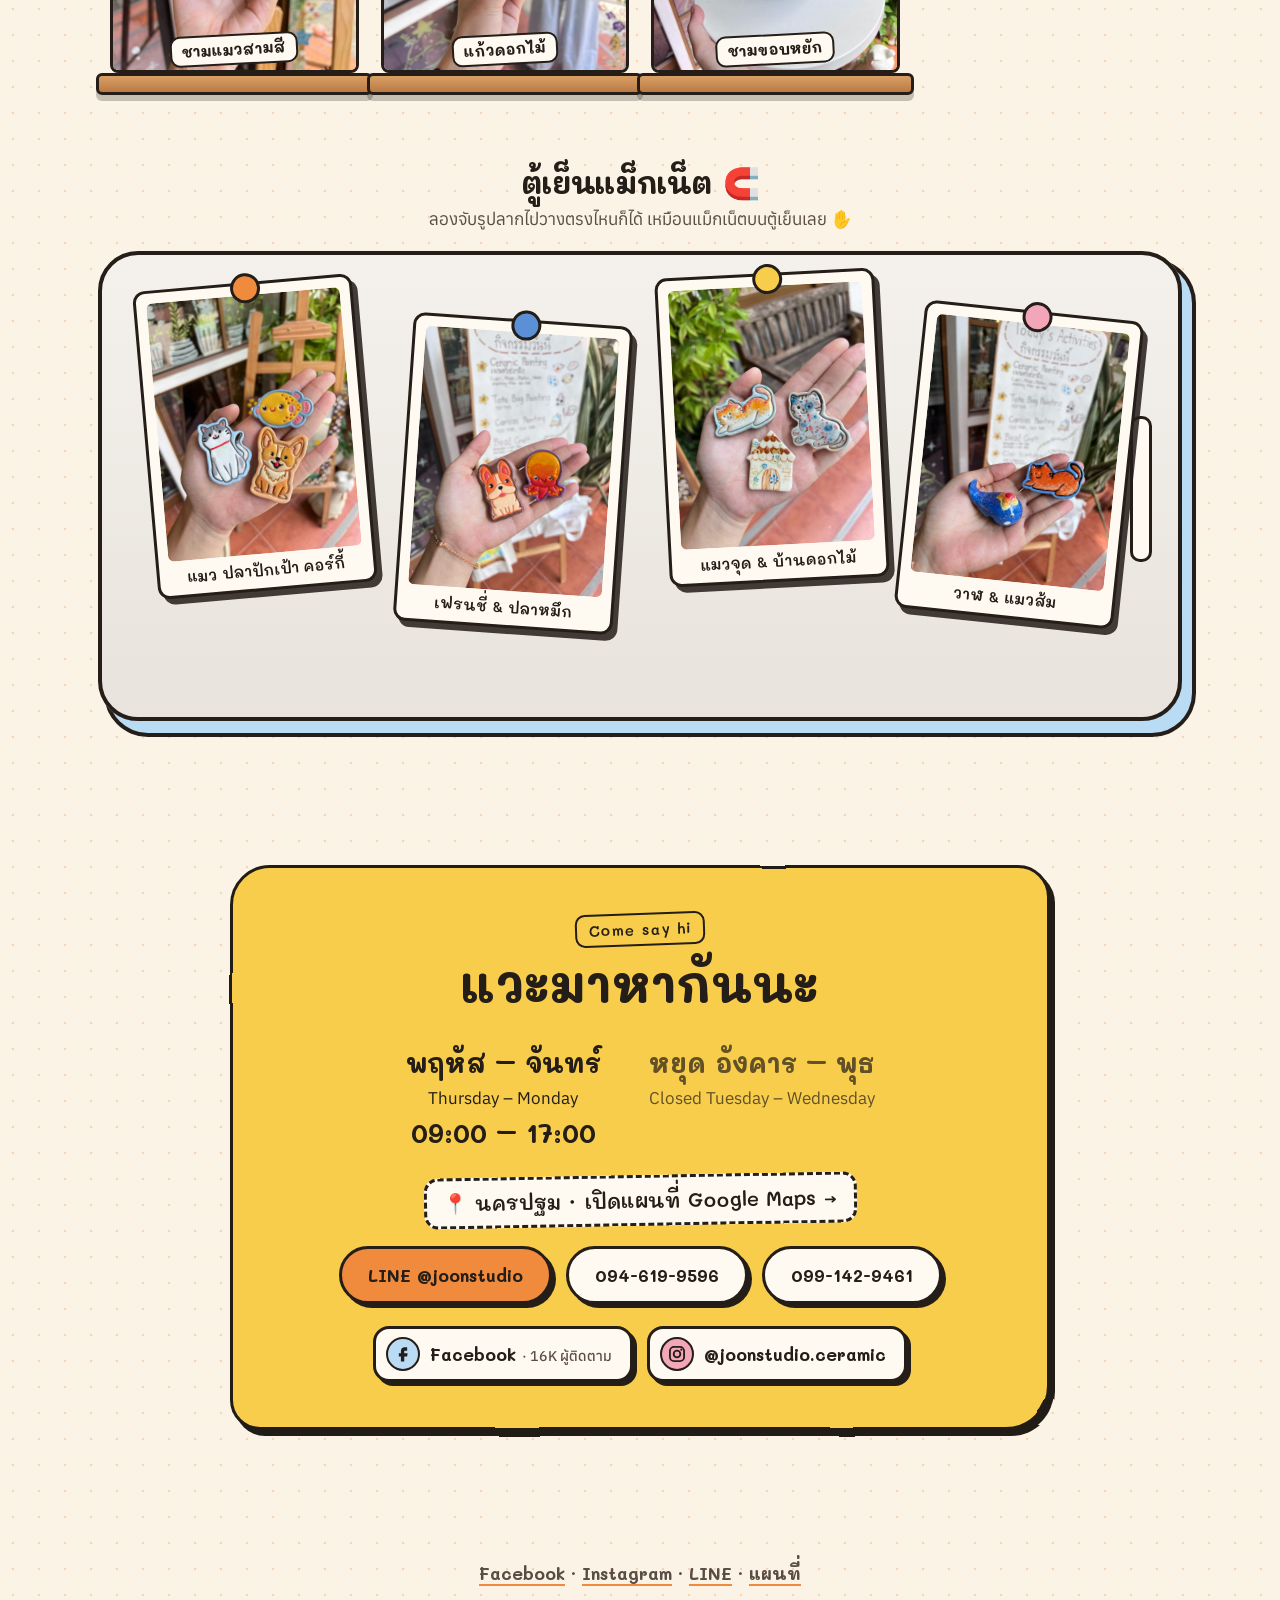
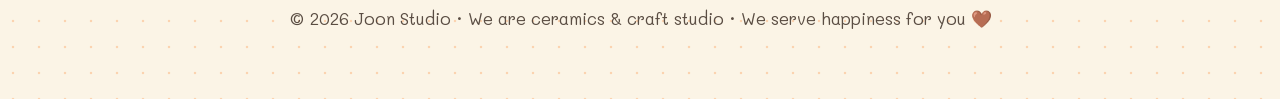
==== commit 4583e3cf: "Make fridge magnets draggable on touch screens and fix scroll lock Co-Authored-By: Claude Opus 5.5 <" ====
--- a/index.html
+++ b/index.html
@@ -276,22 +276,22 @@
       </ul>
 
       <h3 class="strip-title">ตู้เย็นแม็กเน็ต 🧲</h3>
-      <p class="note strip-hint">ลองลากรูปเล่นได้นะ เหมือนแม็กเน็ตบนตู้เย็นเลย ✋</p>
+      <p class="note strip-hint">ลองจับรูปลากไปวางตรงไหนก็ได้ เหมือนแม็กเน็ตบนตู้เย็นเลย ✋</p>
 
       <div class="fridge" id="fridgeBoard">
-        <figure class="magnet" style="--x:4%;--y:6%;--r:-5deg">
+        <figure class="magnet" style="--x:4%;--y:6%;--r:-5deg;--mx:5%;--my:4%">
           <img src="images/magnets-cat-fish-corgi.jpg" alt="แม็กเน็ตเซรามิกเพ้นท์ลายแมว ปลาปักเป้าสีเหลือง และคอร์กี้" loading="lazy" draggable="false">
           <figcaption>แมว ปลาปักเป้า คอร์กี้</figcaption>
         </figure>
-        <figure class="magnet" style="--x:28%;--y:14%;--r:4deg">
+        <figure class="magnet" style="--x:28%;--y:14%;--r:4deg;--mx:52%;--my:8%">
           <img src="images/magnets-dog-octopus.jpg" alt="แม็กเน็ตเซรามิกรูปเฟรนช์บูลด็อกสีส้มและปลาหมึกสีส้มแดง" loading="lazy" draggable="false">
           <figcaption>เฟรนชี่ & ปลาหมึก</figcaption>
         </figure>
-        <figure class="magnet" style="--x:52%;--y:4%;--r:-3deg">
+        <figure class="magnet" style="--x:52%;--y:4%;--r:-3deg;--mx:7%;--my:50%">
           <img src="images/magnets-cats-house.jpg" alt="แม็กเน็ตเซรามิกรูปแมวสองตัวและบ้านหลังเล็กลายดอกไม้" loading="lazy" draggable="false">
           <figcaption>แมวจุด & บ้านดอกไม้</figcaption>
         </figure>
-        <figure class="magnet" style="--x:75%;--y:12%;--r:6deg">
+        <figure class="magnet" style="--x:75%;--y:12%;--r:6deg;--mx:50%;--my:54%">
           <img src="images/magnets-whale-cat.jpg" alt="วาฬสีน้ำเงินกับแมวส้มบนพื้นฟ้า งานเพ้นท์เซรามิก" loading="lazy" draggable="false">
           <figcaption>วาฬ & แมวส้ม</figcaption>
         </figure>
--- a/styles.css
+++ b/styles.css
@@ -329,7 +329,7 @@
   background: linear-gradient(180deg, #f4f1ec 0%, #e8e3dc 100%);
   border: 4px solid var(--ink); border-radius: 40px;
   box-shadow: 10px 12px 0 var(--sky), 10px 12px 0 4px var(--ink);
-  overflow: hidden; touch-action: none;
+  overflow: hidden;
 }
 .fridge::before { /* fridge handle */
   content: ""; position: absolute; right: 26px; top: 50%; width: 16px; height: 140px; margin-top: -70px;
@@ -340,7 +340,8 @@
   margin: 0; padding: 10px 10px 6px; background: var(--paper);
   border: 3px solid var(--ink); border-radius: 12px;
   transform: rotate(var(--r)); box-shadow: 5px 6px 0 rgba(36, 29, 24, .85);
-  cursor: grab; user-select: none; transition: box-shadow .15s, transform .15s;
+  cursor: grab; user-select: none; -webkit-user-select: none; touch-action: none;
+  -webkit-touch-callout: none; transition: box-shadow .15s, transform .15s;
 }
 .magnet::before { /* the magnet pin */
   content: ""; position: absolute; top: -12px; left: 50%; margin-left: -12px;
@@ -409,9 +410,10 @@
   body { font-size: 16px; }
   .class-grid { grid-template-columns: 1fr; }
   .sticker { width: 82px; height: 82px; font-size: 13px; }
-  .fridge { height: auto; display: grid; grid-template-columns: 1fr 1fr; gap: 26px 16px; padding: 34px 16px 24px; }
-  .fridge::before { display: none; }
-  .magnet { position: relative; left: auto; top: auto; width: 100%; cursor: default; }
+  .fridge { height: 560px; border-radius: 28px; }
+  .fridge::before { right: 10px; width: 10px; height: 90px; margin-top: -45px; }
+  .magnet { width: 38%; padding: 6px 6px 4px; left: var(--mx); top: var(--my); }
+  .magnet figcaption { font-size: 12px; line-height: 1.3; }
   .marquee { font-size: 18px; }
   .topic-list { columns: 1; }
   .strip { grid-auto-columns: 78%; }
@@ -427,3 +429,9 @@
   *, *::before, *::after { animation: none !important; transition: none !important; }
   .reveal { opacity: 1; translate: none; }
 }
+
+/* touch screens: skip the costly wobble filter so scrolling stays smooth */
+@media (hover: none) {
+  .card::before, .tile::before, .group::before, .visit-card::before { filter: none; }
+  .hero-logo { animation: none; }
+}
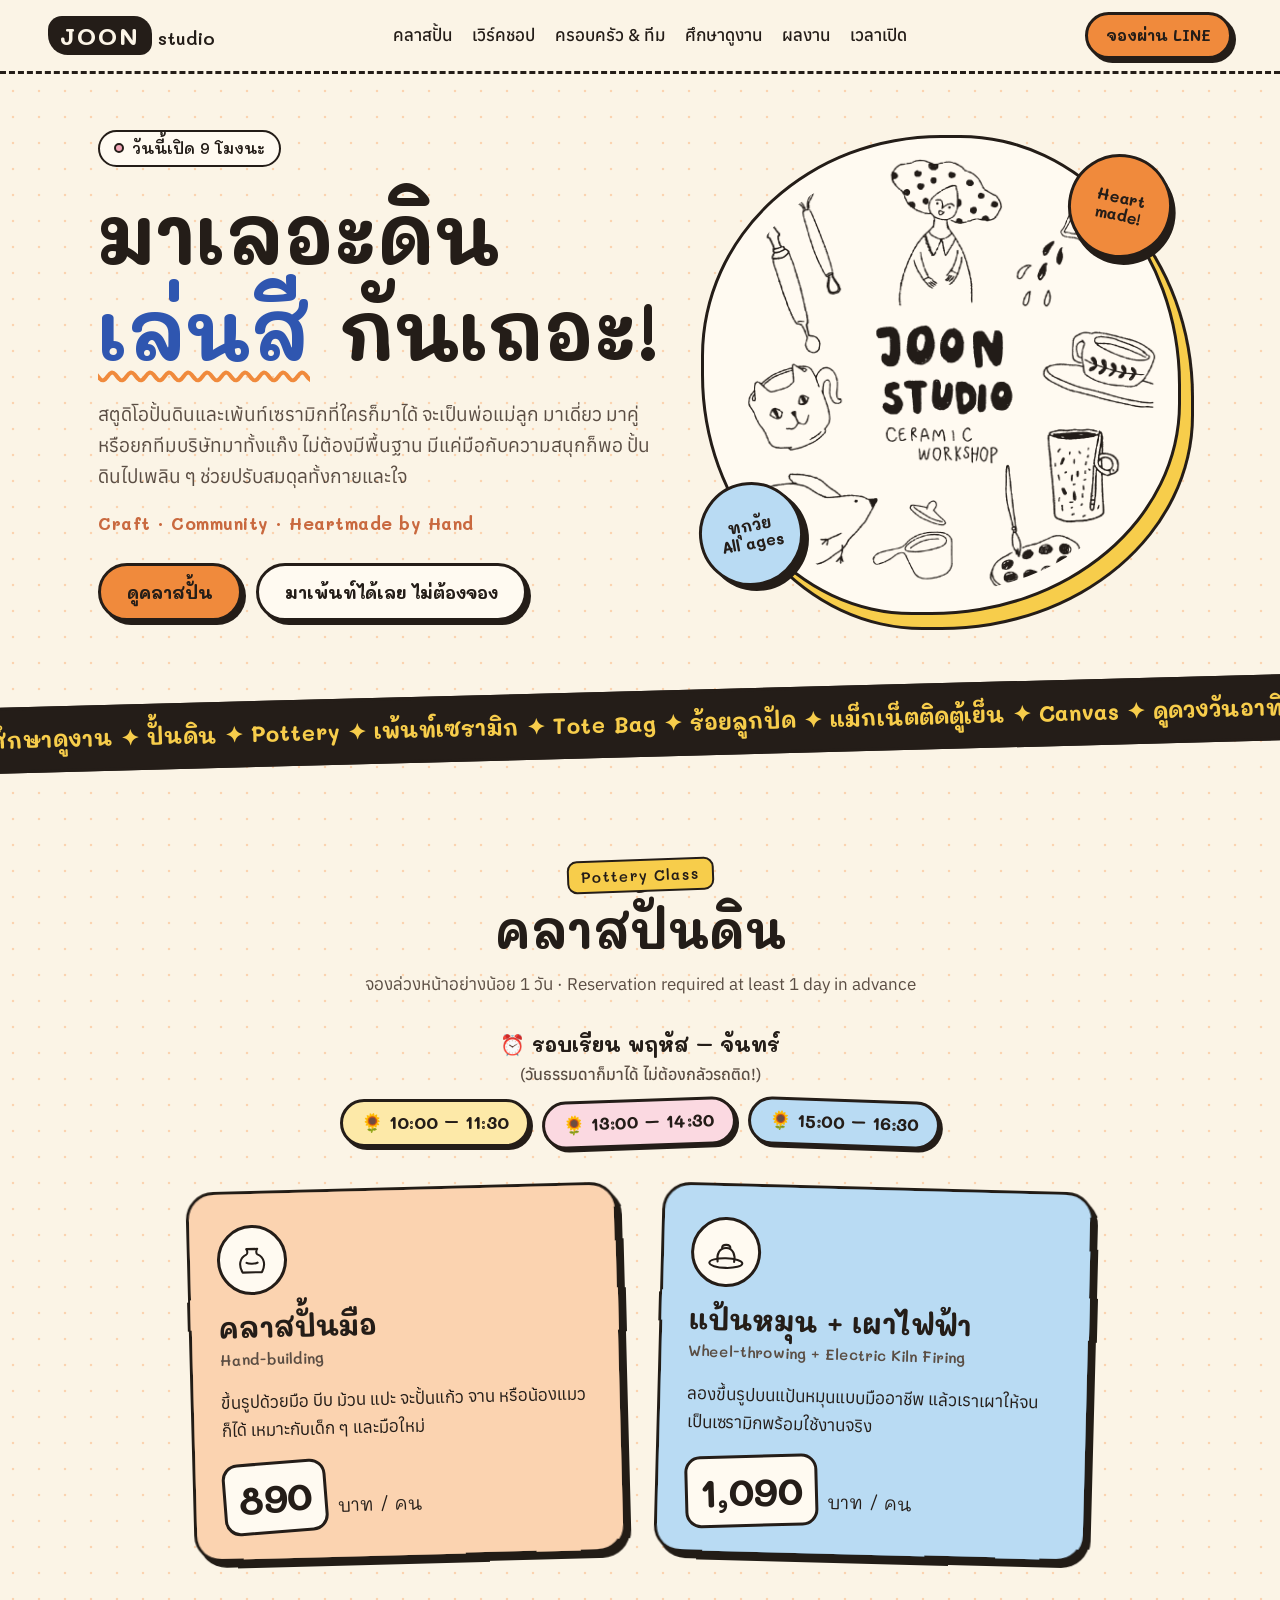
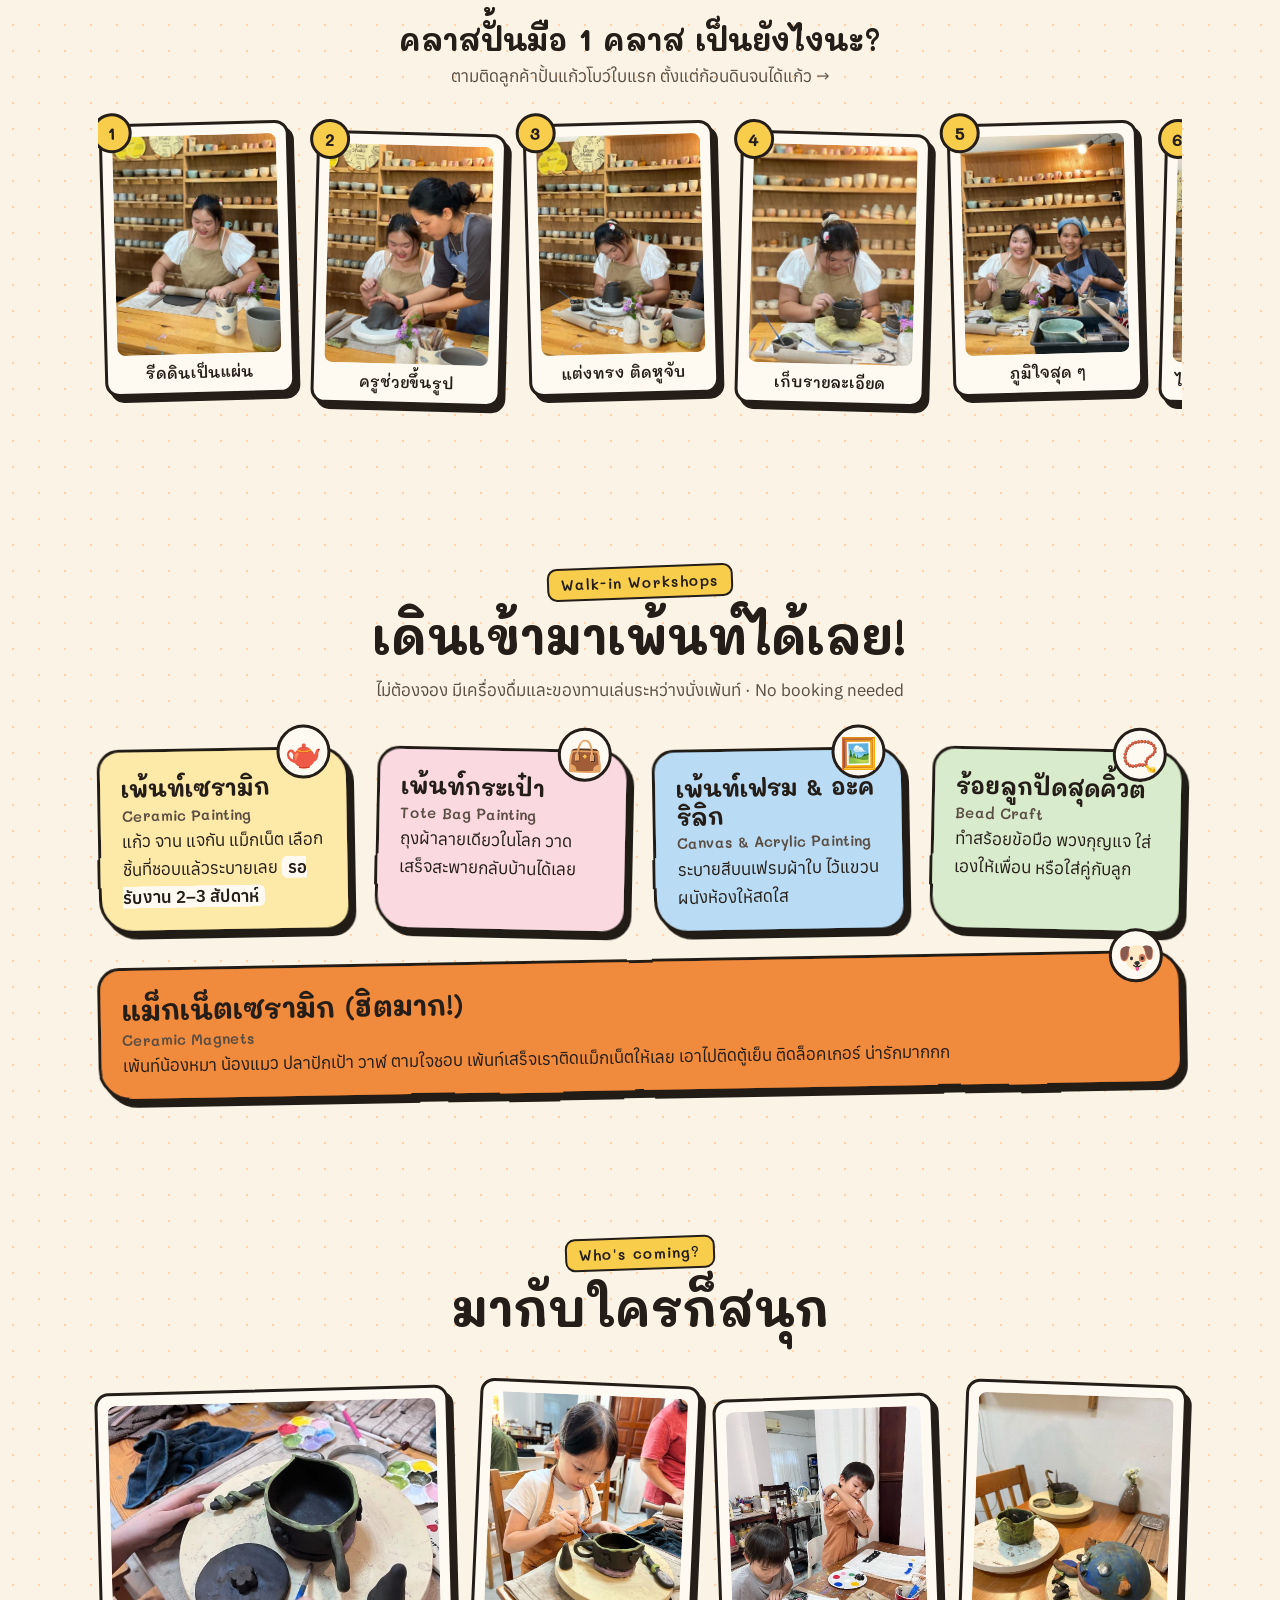
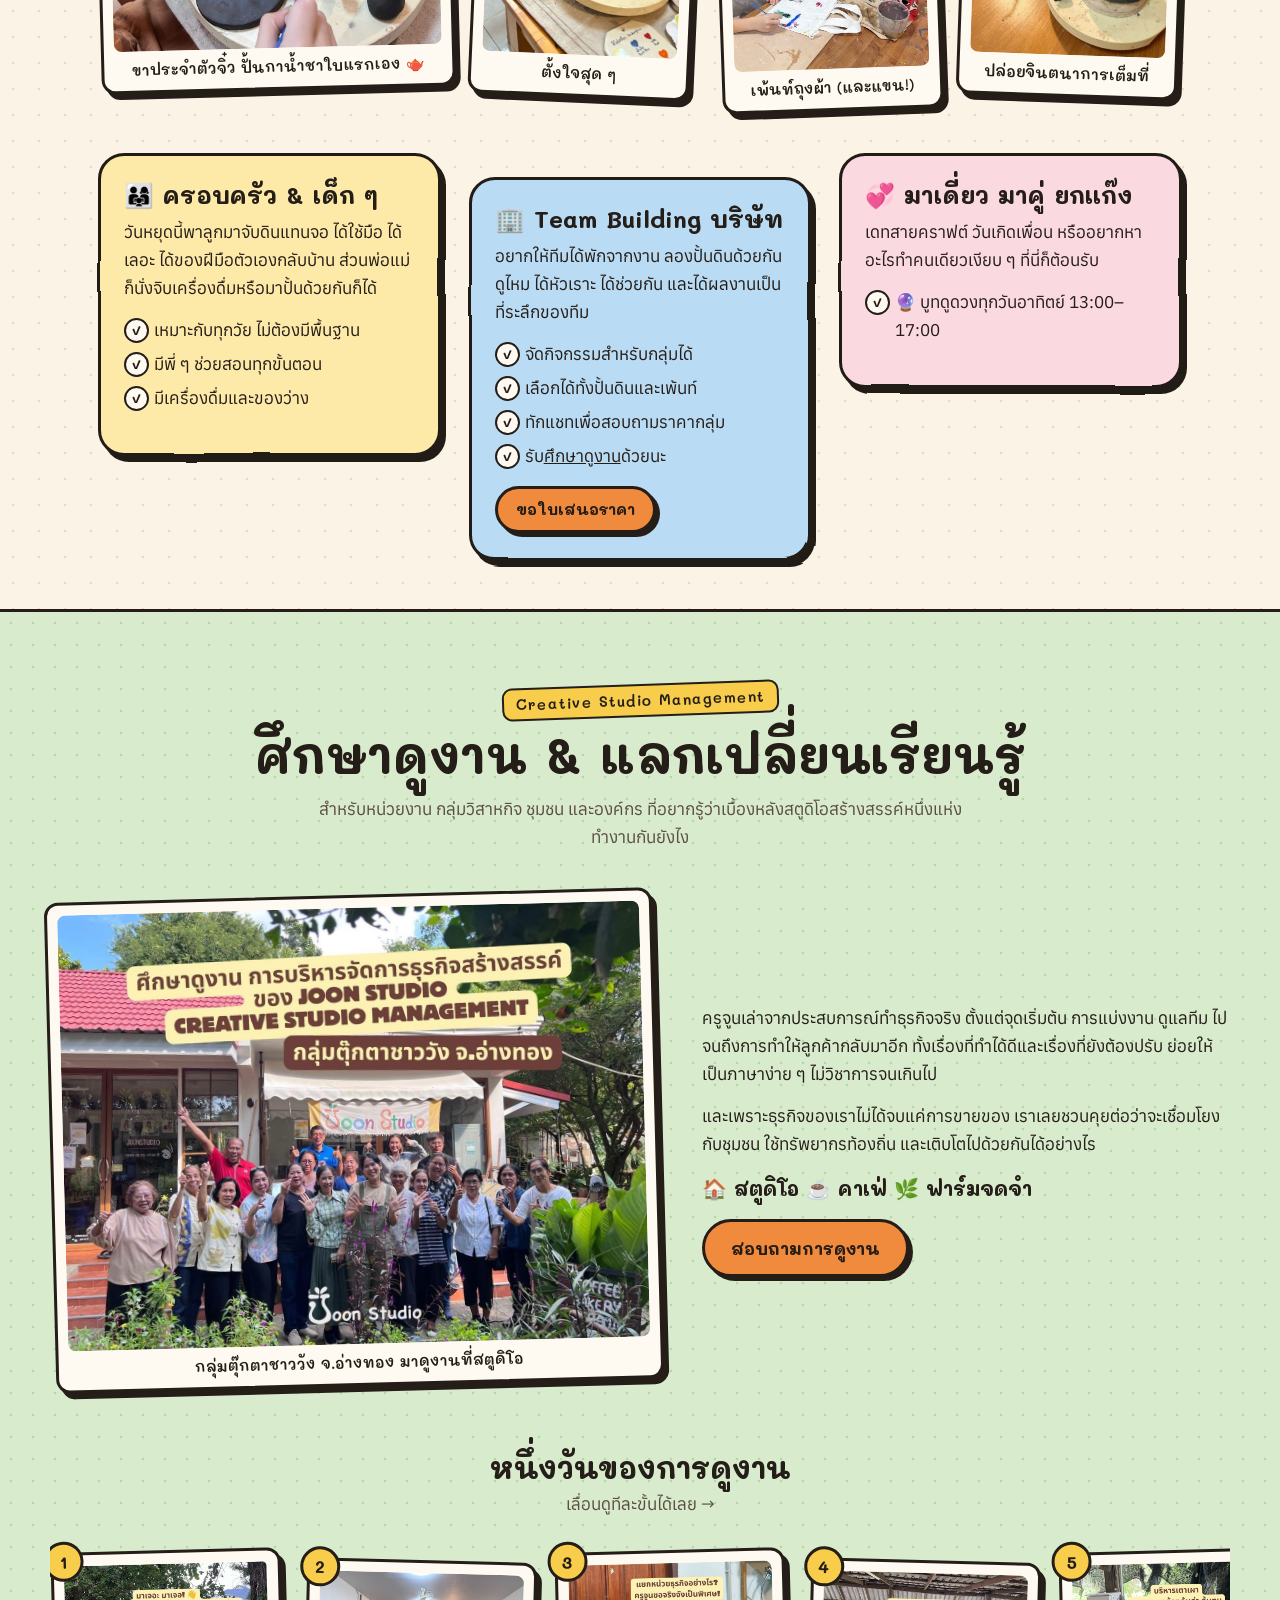
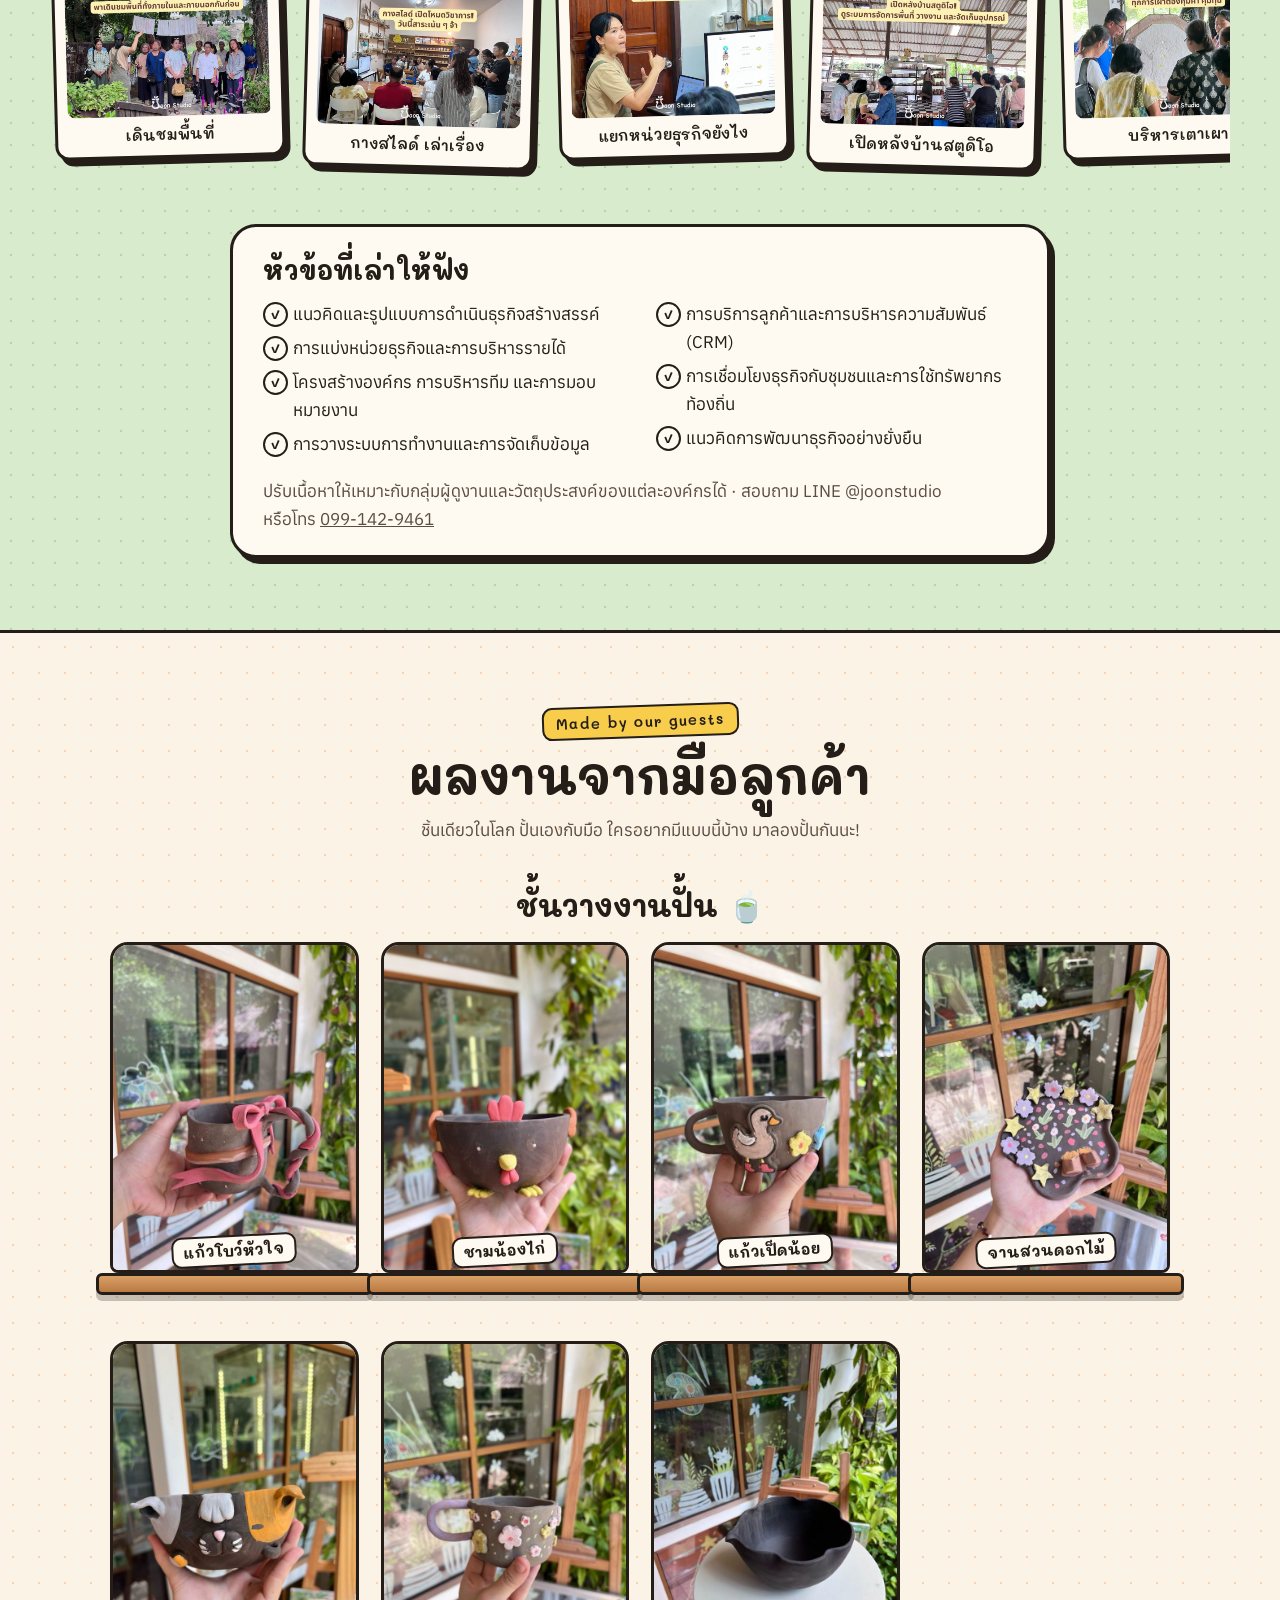
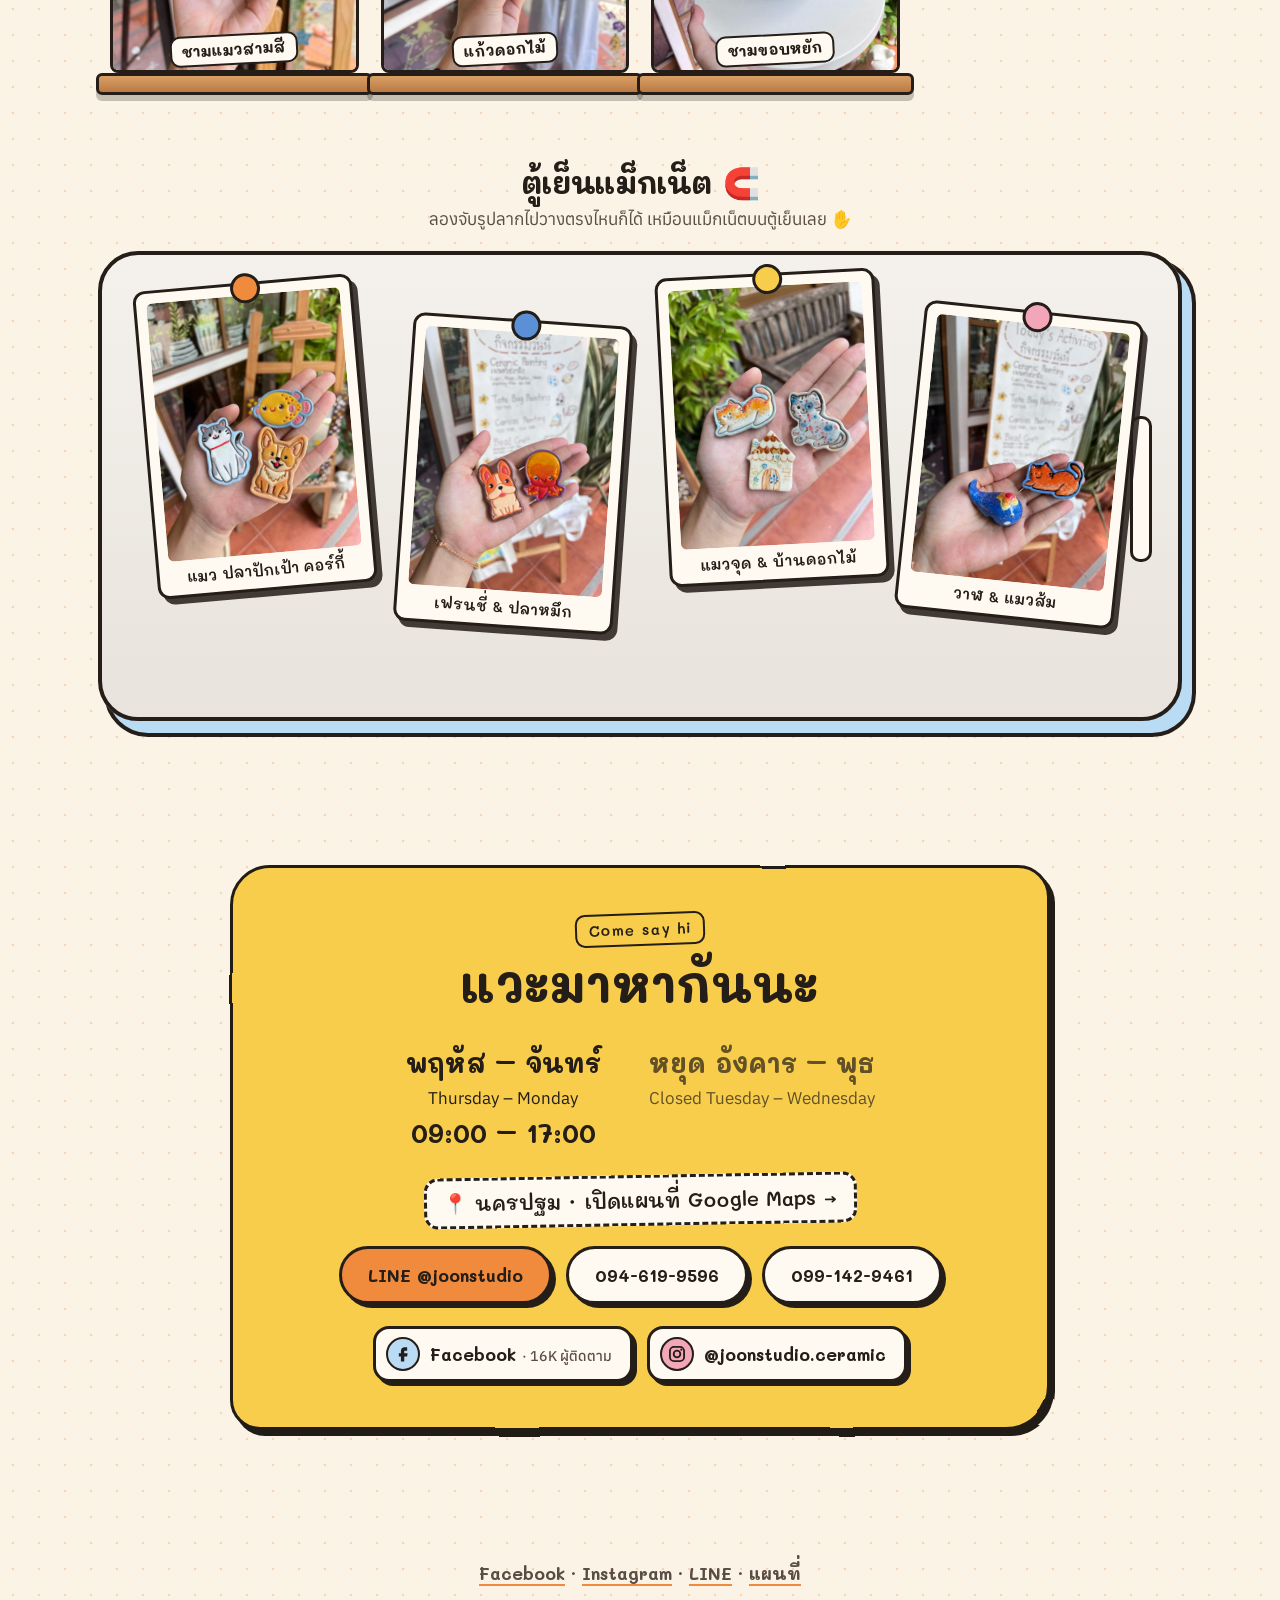
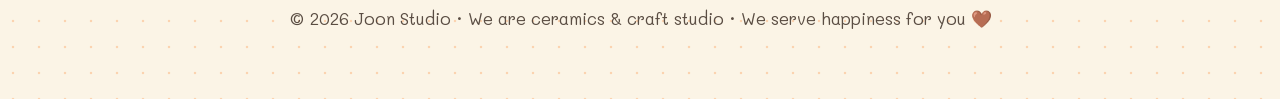
==== commit fb469110: "Replace kids group photo with teapot painting close-up Co-Authored-By: Claude Opus 5.5 <noreply@anth" ====
--- a/index.html
+++ b/index.html
@@ -167,8 +167,8 @@
 
       <div class="kids">
         <figure class="photo kids-big">
-          <img src="images/kids-group.jpg" alt="เด็ก ๆ สี่คนถือแป้นหมุนที่มีงานปั้นของตัวเอง ยืนหน้าชั้นวางแก้วเซรามิก" width="1200" height="900" loading="lazy">
-          <figcaption>ขาประจำตัวจิ๋ว มาทีไรสร้างสีสันตลอด 🌼</figcaption>
+          <img src="images/kids-teapot.jpg" alt="มือเด็กใช้พู่กันระบายสีกาน้ำชาดินที่ปั้นเอง บนแป้นหมุน" width="1080" height="810" loading="lazy">
+          <figcaption>ขาประจำตัวจิ๋ว ปั้นกาน้ำชาใบแรกเอง 🫖</figcaption>
         </figure>
         <figure class="photo kids-sm k1"><img src="images/kids-painting.jpg" alt="เด็กผู้หญิงตั้งใจระบายสีกาน้ำชาดินที่ปั้นเอง" width="700" height="933" loading="lazy"><figcaption>ตั้งใจสุด ๆ</figcaption></figure>
         <figure class="photo kids-sm k2"><img src="images/kids-totebag.jpg" alt="เด็กผู้ชายสองคนเพ้นท์ถุงผ้า คนหนึ่งเผลอทาสีบนแขนตัวเอง" width="700" height="933" loading="lazy"><figcaption>เพ้นท์ถุงผ้า (และแขน!)</figcaption></figure>
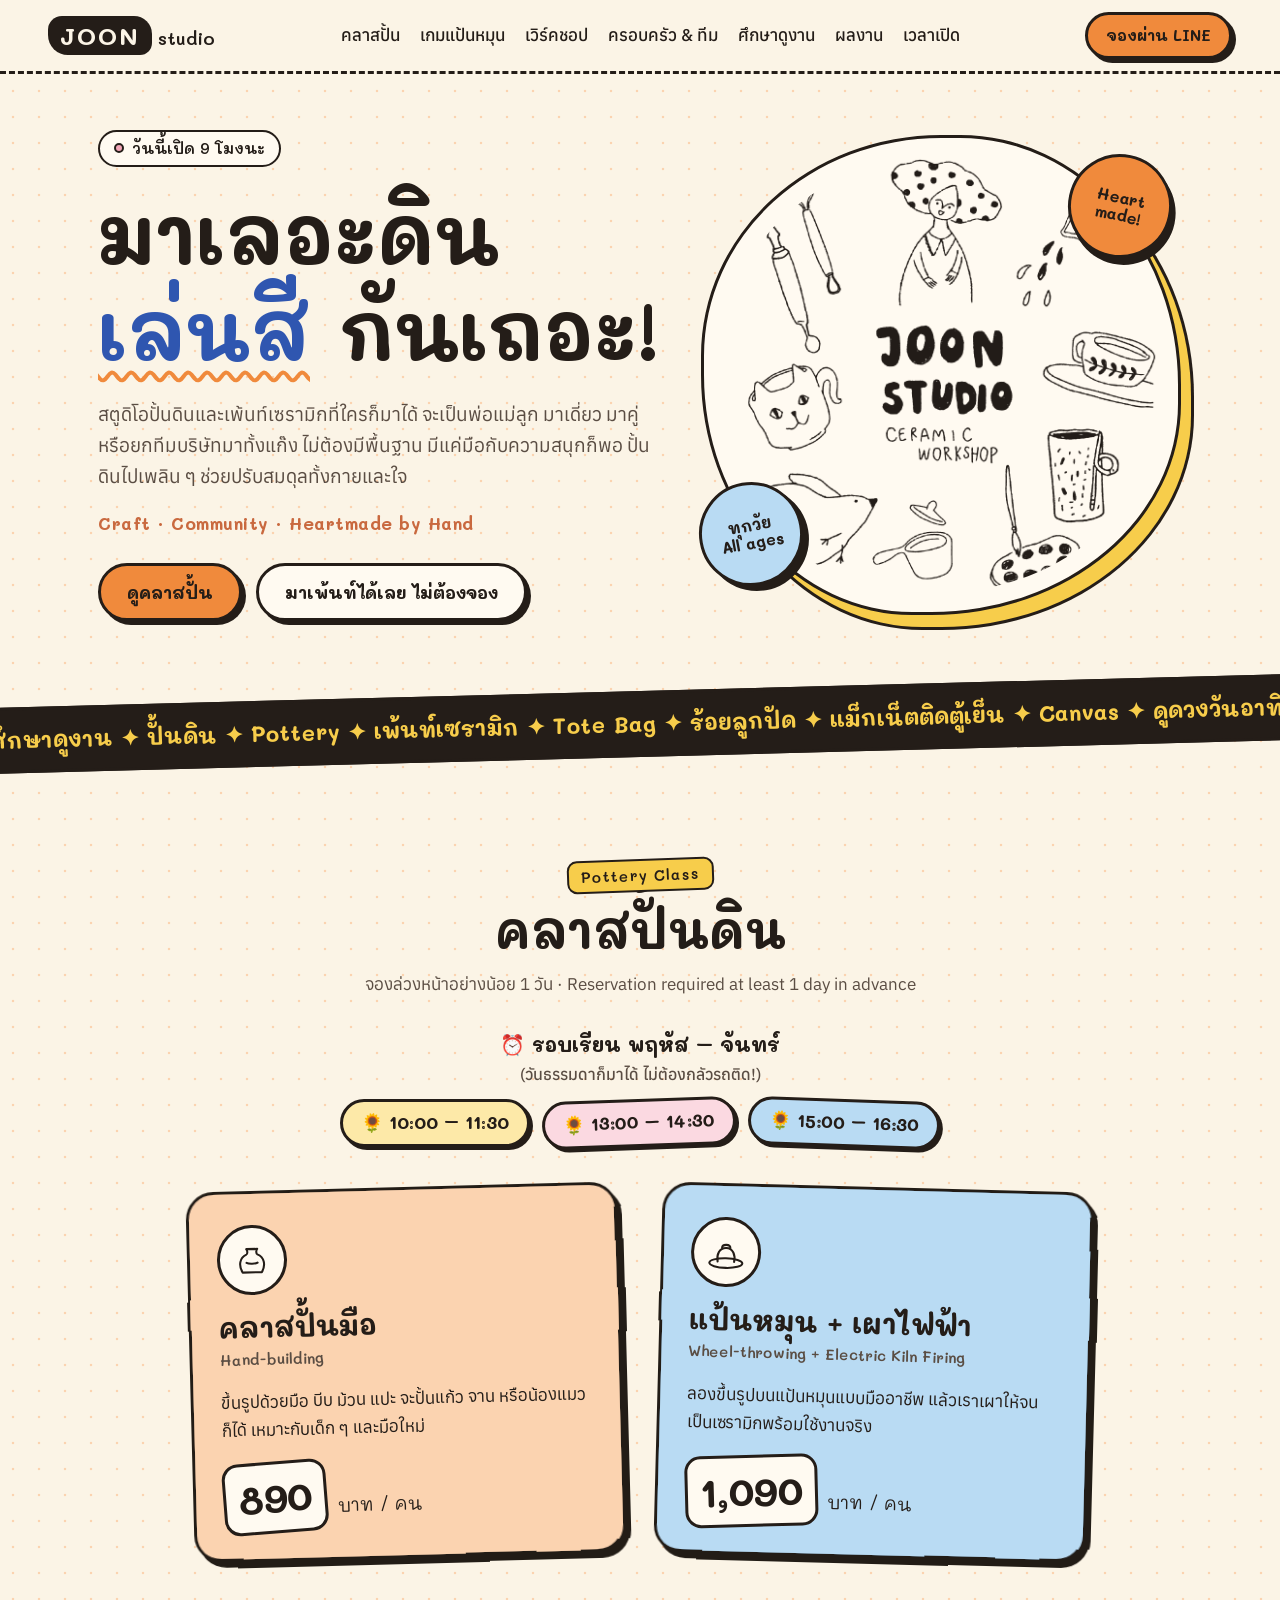
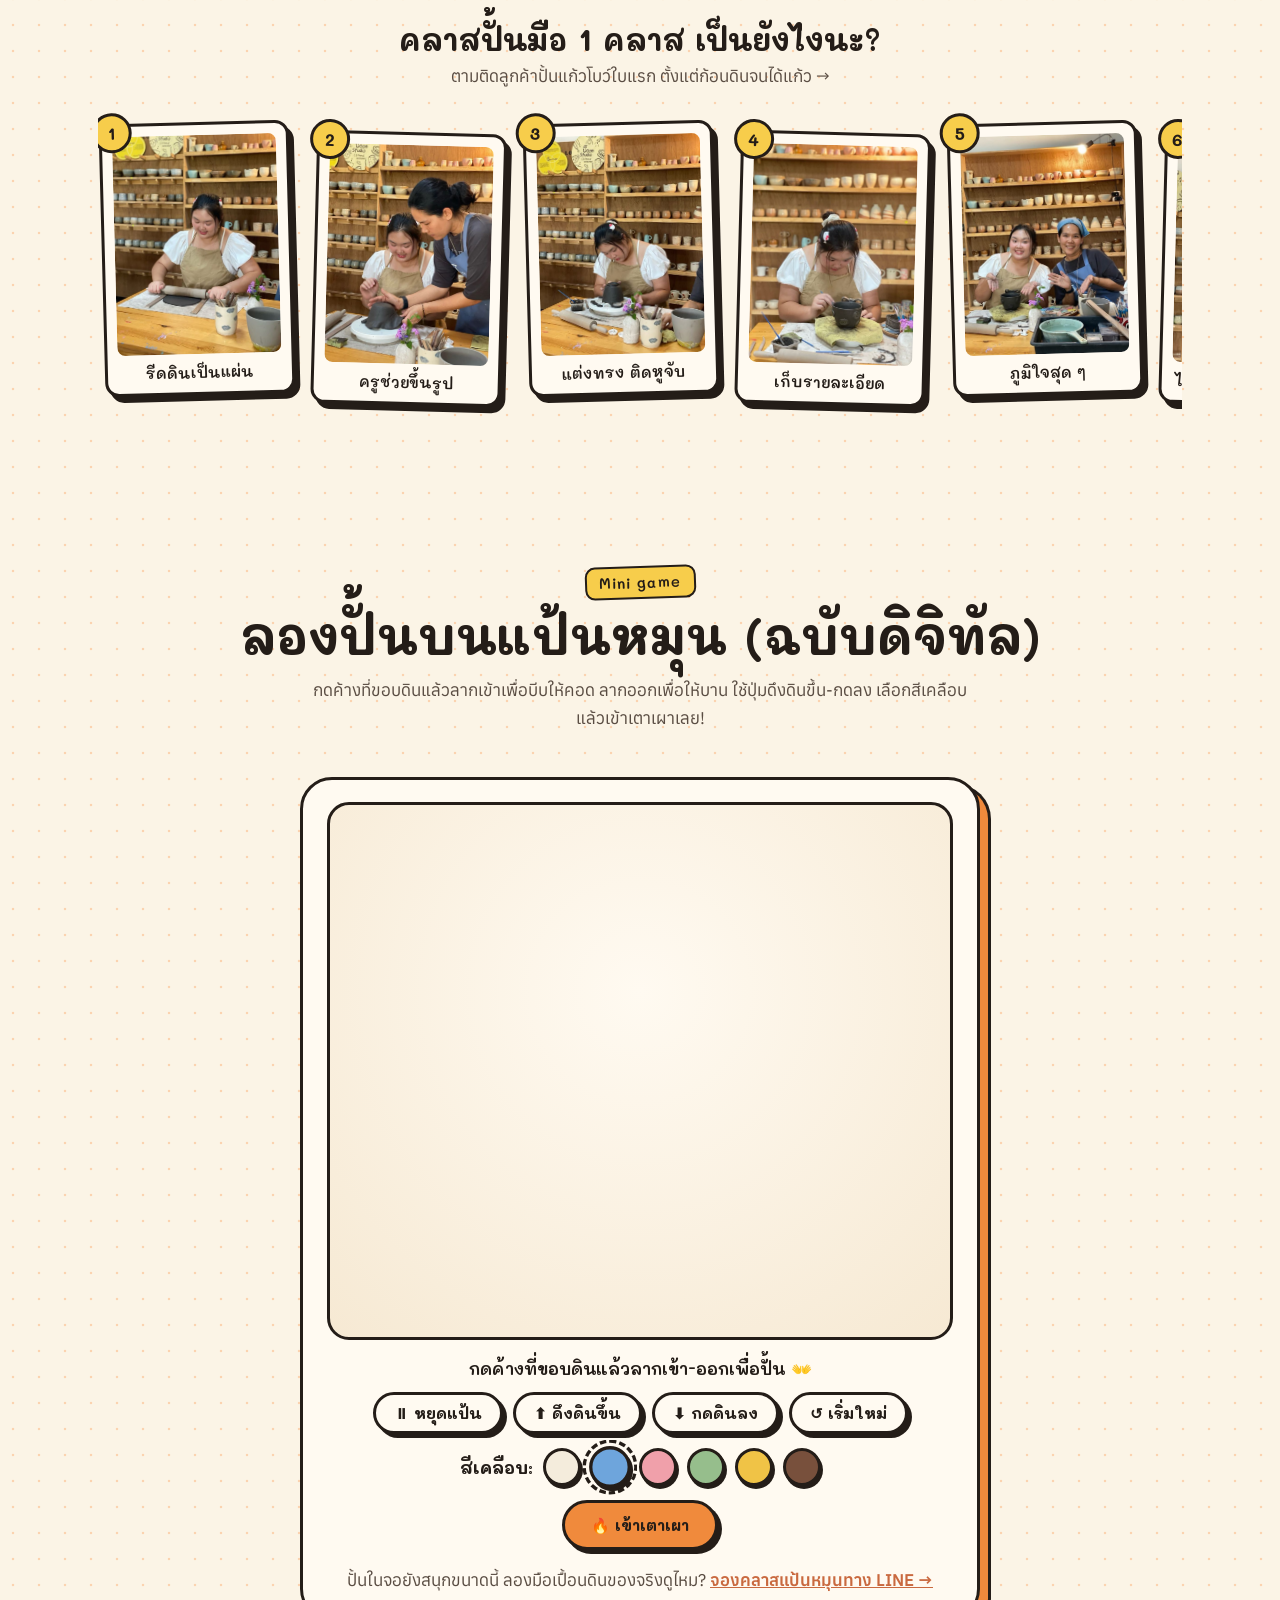
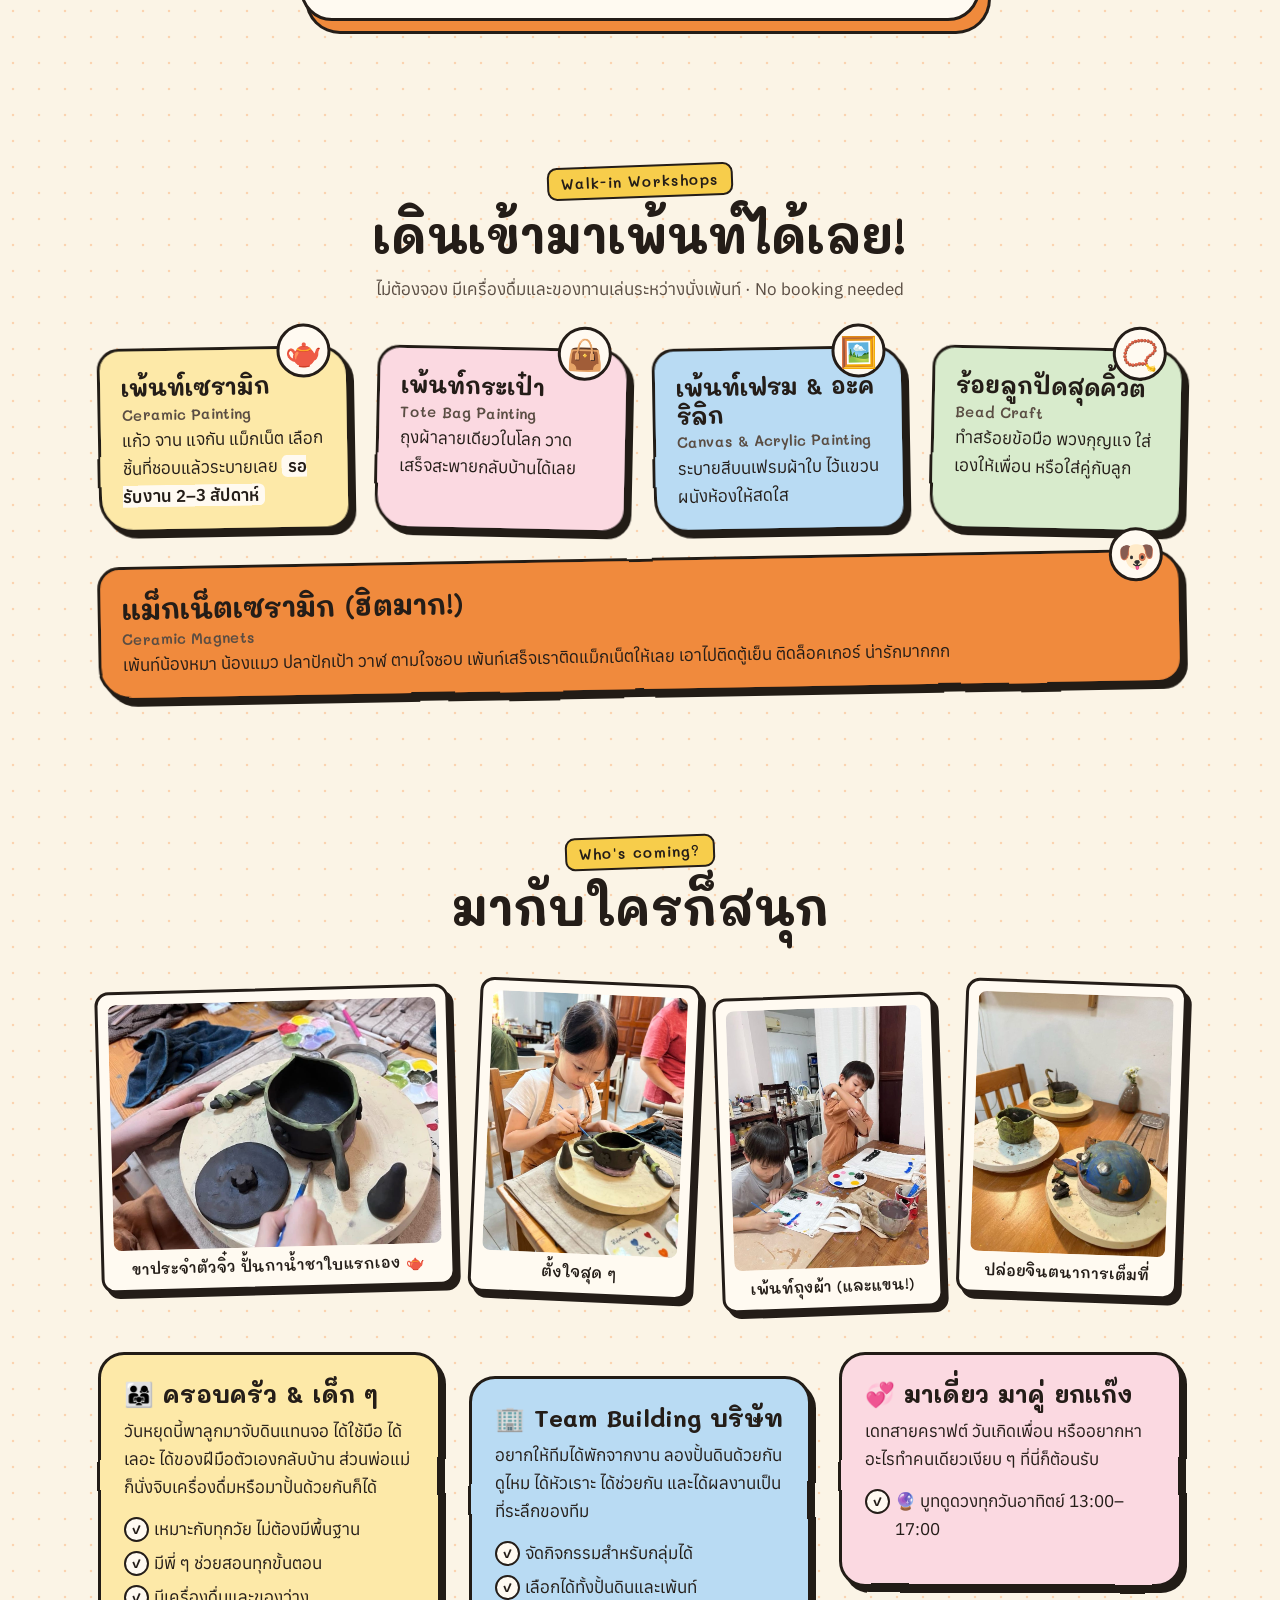
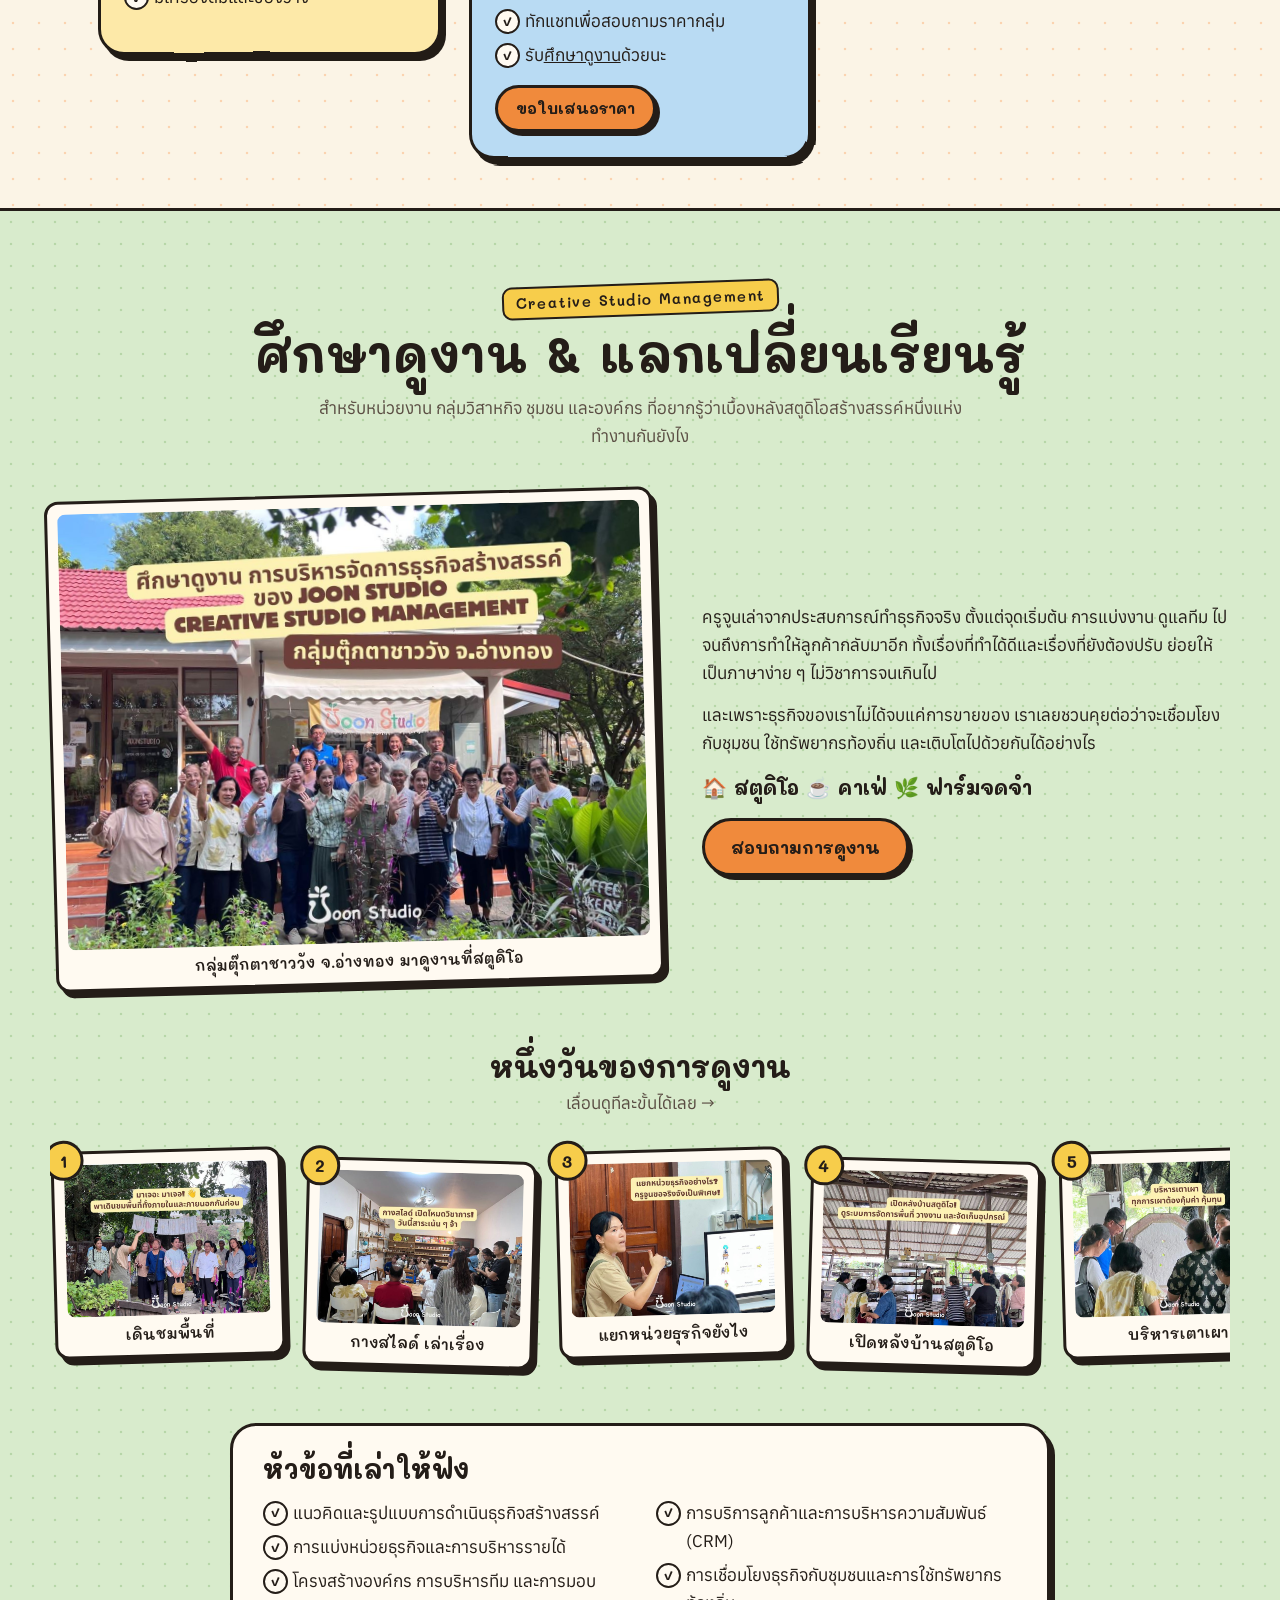
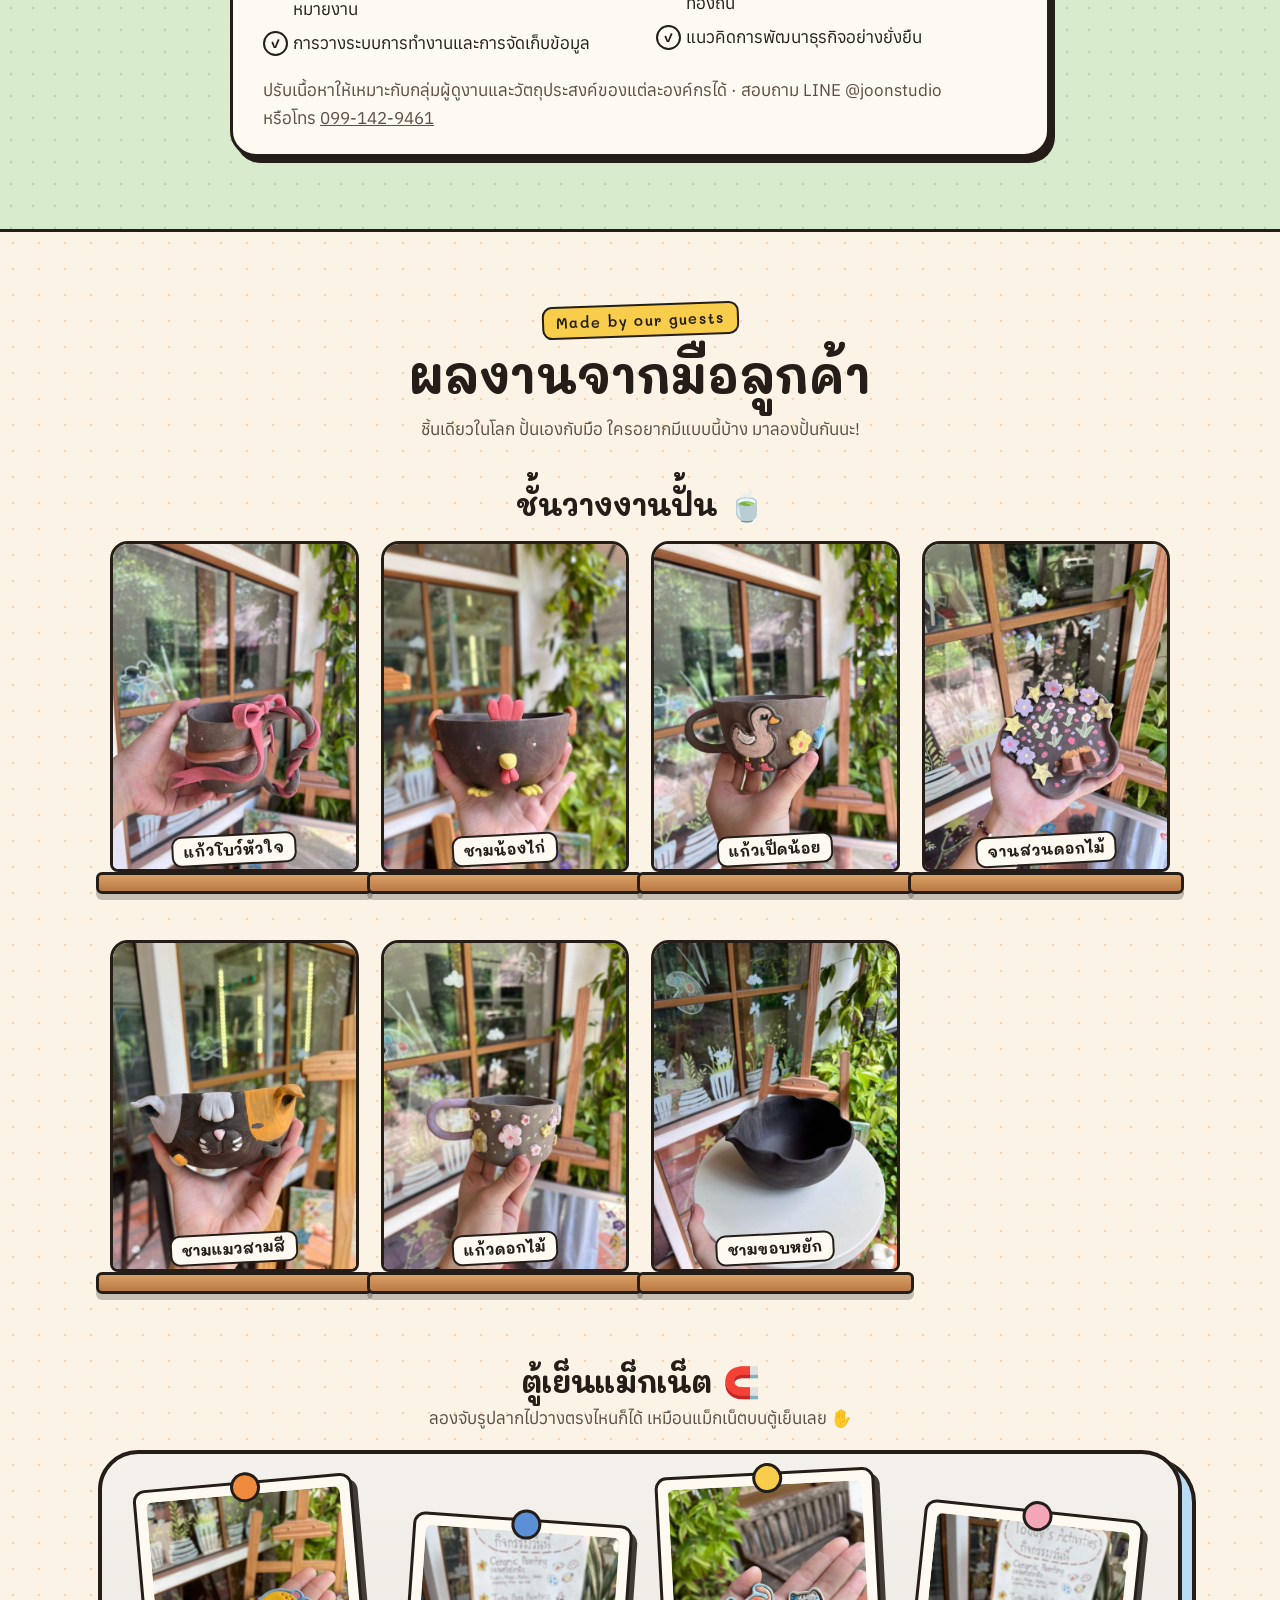
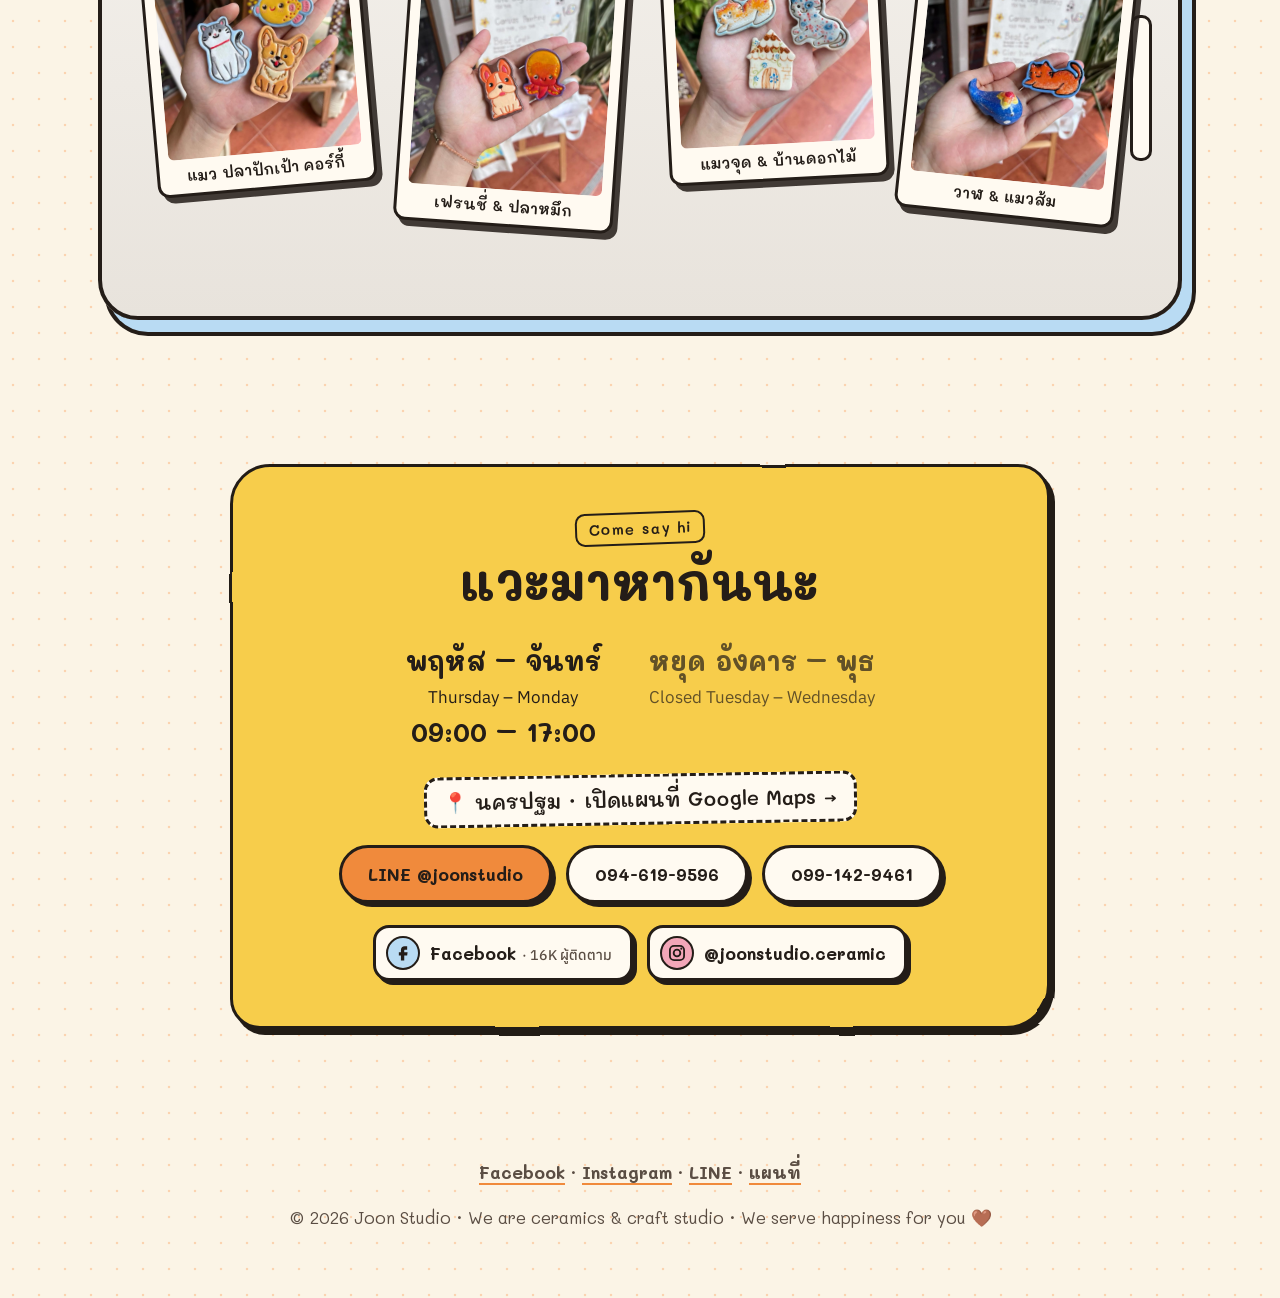
==== commit 4a02240a: "Add pottery wheel mini-game Co-Authored-By: Claude Opus 5.5 <noreply@anthropic.com> Claude-Session: " ====
--- a/index.html
+++ b/index.html
@@ -27,6 +27,7 @@
     </a>
     <nav class="nav-links" aria-label="เมนูหลัก">
       <a href="#classes">คลาสปั้น</a>
+      <a href="#game">เกมแป้นหมุน</a>
       <a href="#walkin">เวิร์คชอป</a>
       <a href="#groups">ครอบครัว & ทีม</a>
       <a href="#studyvisit">ศึกษาดูงาน</a>
@@ -114,6 +115,45 @@
         <li class="photo"><img src="images/class-5-proud.jpg" alt="ลูกค้ากับครูยิ้มโชว์แก้วที่ปั้นเสร็จ" width="700" height="933" loading="lazy"><span>ภูมิใจสุด ๆ</span></li>
         <li class="photo"><img src="images/class-6-done.jpg" alt="ลูกค้าถือแก้วโบว์ที่ปั้นเสร็จคู่กับครู" width="700" height="933" loading="lazy"><span>ได้แก้วโบว์ใบแรก! 🎀</span></li>
       </ol>
+    </section>
+
+    <!-- WHEEL GAME -->
+    <section id="game" class="section game">
+      <div class="section-head">
+        <p class="eyebrow">Mini game</p>
+        <h2>ลองปั้นบนแป้นหมุน (ฉบับดิจิทัล)</h2>
+        <p class="note">กดค้างที่ขอบดินแล้วลากเข้าเพื่อบีบให้คอด ลากออกเพื่อให้บาน ใช้ปุ่มดึงดินขึ้น-กดลง เลือกสีเคลือบ แล้วเข้าเตาเผาเลย!</p>
+      </div>
+
+      <div class="game-box">
+        <div class="game-canvas-wrap">
+          <canvas id="wheelCanvas" role="img" aria-label="แป้นหมุนปั้นดินแบบโต้ตอบ กดค้างและลากเพื่อขึ้นรูปดิน"></canvas>
+        </div>
+        <p class="game-status" id="wheelStatus" aria-live="polite"></p>
+
+        <div class="game-controls">
+          <button class="btn btn-small btn-ghost" id="wheelSpin" type="button">⏸ หยุดแป้น</button>
+          <button class="btn btn-small btn-ghost" id="wheelUp" type="button">⬆ ดึงดินขึ้น</button>
+          <button class="btn btn-small btn-ghost" id="wheelDown" type="button">⬇ กดดินลง</button>
+          <button class="btn btn-small btn-ghost" id="wheelReset" type="button">↺ เริ่มใหม่</button>
+        </div>
+
+        <div class="glazes" role="group" aria-label="เลือกสีเคลือบ">
+          <span class="glaze-label">สีเคลือบ:</span>
+          <button type="button" class="glaze" data-glaze="cream" style="--g:#f4ecdc" aria-pressed="false" aria-label="ขาวนวล"></button>
+          <button type="button" class="glaze" data-glaze="sky" style="--g:#6ea5dc" aria-pressed="true" aria-label="ฟ้าน้ำทะเล"></button>
+          <button type="button" class="glaze" data-glaze="pink" style="--g:#f0a0aa" aria-pressed="false" aria-label="ชมพูพีช"></button>
+          <button type="button" class="glaze" data-glaze="sage" style="--g:#96be8c" aria-pressed="false" aria-label="เขียวเซจ"></button>
+          <button type="button" class="glaze" data-glaze="sun" style="--g:#f0c346" aria-pressed="false" aria-label="เหลืองมัสตาร์ด"></button>
+          <button type="button" class="glaze" data-glaze="cocoa" style="--g:#78503c" aria-pressed="false" aria-label="น้ำตาลโกโก้"></button>
+        </div>
+
+        <div class="game-controls">
+          <button class="btn" id="wheelFire" type="button">🔥 เข้าเตาเผา</button>
+          <button class="btn btn-ghost" id="wheelSave" type="button" hidden>💾 บันทึกรูปผลงาน</button>
+        </div>
+        <p class="game-cta">ปั้นในจอยังสนุกขนาดนี้ ลองมือเปื้อนดินของจริงดูไหม? <a href="https://line.me/R/ti/p/@joonstudio" target="_blank" rel="noopener">จองคลาสแป้นหมุนทาง LINE →</a></p>
+      </div>
     </section>
 
     <!-- WALK-IN -->
@@ -334,5 +374,6 @@
   </footer>
 
   <script src="script.js"></script>
+  <script src="game.js"></script>
 </body>
 </html>
--- a/styles.css
+++ b/styles.css
@@ -22,6 +22,7 @@
 }
 
 * { box-sizing: border-box; }
+[hidden] { display: none !important; }
 html, body { overflow-x: clip; }
 html { scroll-behavior: smooth; }
 body {
@@ -183,6 +184,35 @@
   font-size: 40px; background: var(--paper); border: 3px solid var(--ink);
   border-radius: 16px; padding: 0 12px; margin-right: 4px; display: inline-block; transform: rotate(-3deg);
 }
+
+/* ---------- wheel game ---------- */
+.game-box {
+  max-width: 680px; margin: 0 auto; text-align: center;
+  background: var(--paper); border: 3px solid var(--ink); border-radius: 32px;
+  box-shadow: 8px 10px 0 var(--orange), 8px 10px 0 3px var(--ink);
+  padding: 22px clamp(12px, 3vw, 24px) 24px;
+}
+.game-canvas-wrap {
+  width: 100%; border-radius: 22px; border: 3px solid var(--ink); overflow: hidden;
+  background: radial-gradient(circle at 50% 35%, #fffaf1 0%, #f6e9d3 100%);
+}
+#wheelCanvas { display: block; margin: 0 auto; touch-action: none; cursor: grab; }
+#wheelCanvas:active { cursor: grabbing; }
+.game-status { font-family: var(--font-display); font-weight: 600; min-height: 1.6em; margin: 14px 0 10px; }
+.game-controls { display: flex; flex-wrap: wrap; justify-content: center; gap: 10px; margin: 10px 0; }
+.game-controls button { cursor: pointer; font-size: 15px; }
+.game-controls button:disabled { opacity: .5; cursor: default; transform: none; }
+.glazes { display: flex; flex-wrap: wrap; align-items: center; justify-content: center; gap: 10px; margin: 14px 0; }
+.glaze-label { font-family: var(--font-display); font-weight: 700; }
+.glaze {
+  width: 38px; height: 38px; border-radius: 50%; cursor: pointer;
+  background: var(--g); border: 3px solid var(--ink); box-shadow: 2px 3px 0 var(--ink);
+  transition: transform .15s;
+}
+.glaze:hover { transform: scale(1.1); }
+.glaze[aria-pressed="true"] { outline: 3px dashed var(--ink); outline-offset: 3px; transform: scale(1.1); }
+.game-cta { margin: 16px 0 0; color: var(--ink-soft); }
+.game-cta a { font-weight: 600; color: var(--clay); }
 
 /* ---------- walk-in tiles ---------- */
 .section-dots { position: relative; }
@@ -423,6 +453,9 @@
   .kids-sm figcaption { display: none; }
   .kids .kids-sm { padding: 6px; }
   .round-chips li { font-size: 16px; }
+  .glaze-label { flex-basis: 100%; }
+  .glaze { width: 34px; height: 34px; }
+  .glazes { gap: 8px; }
   .topics { padding: 22px 20px 18px; }
 }
 @media (prefers-reduced-motion: reduce) {
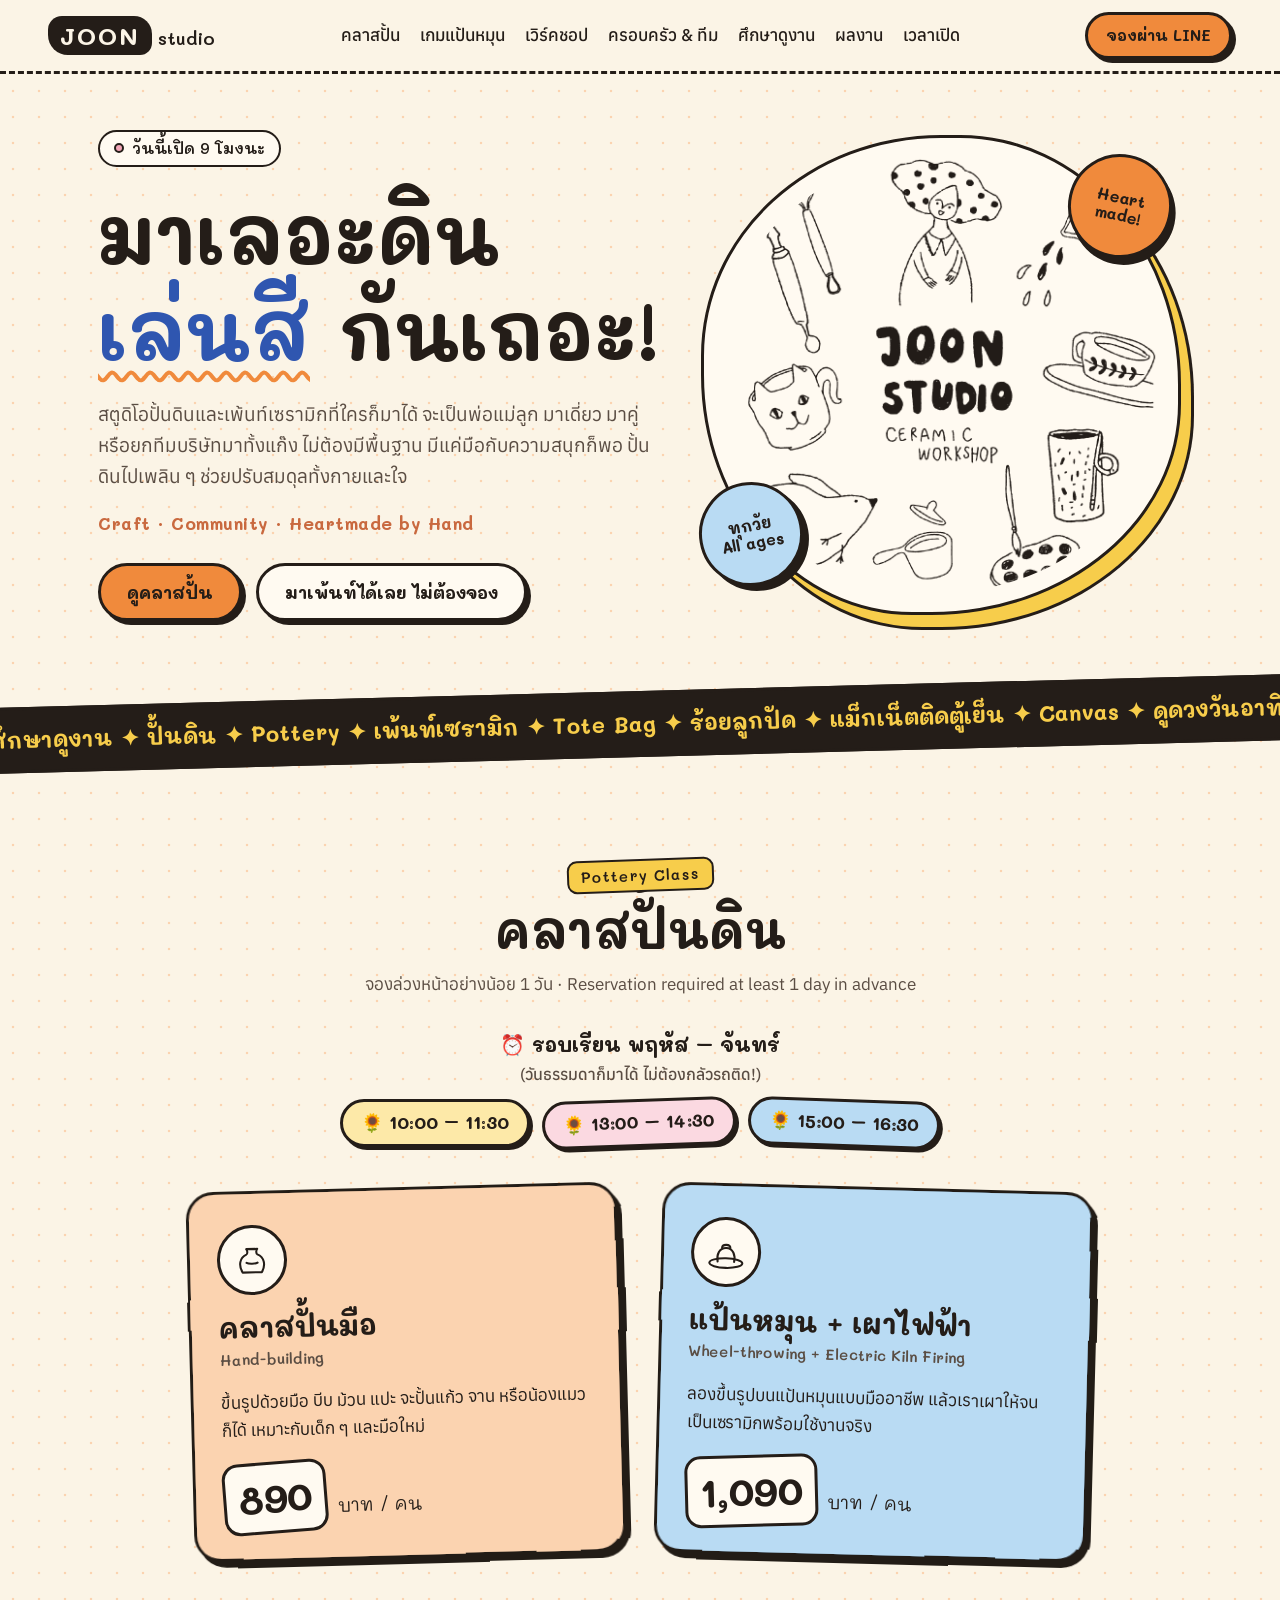
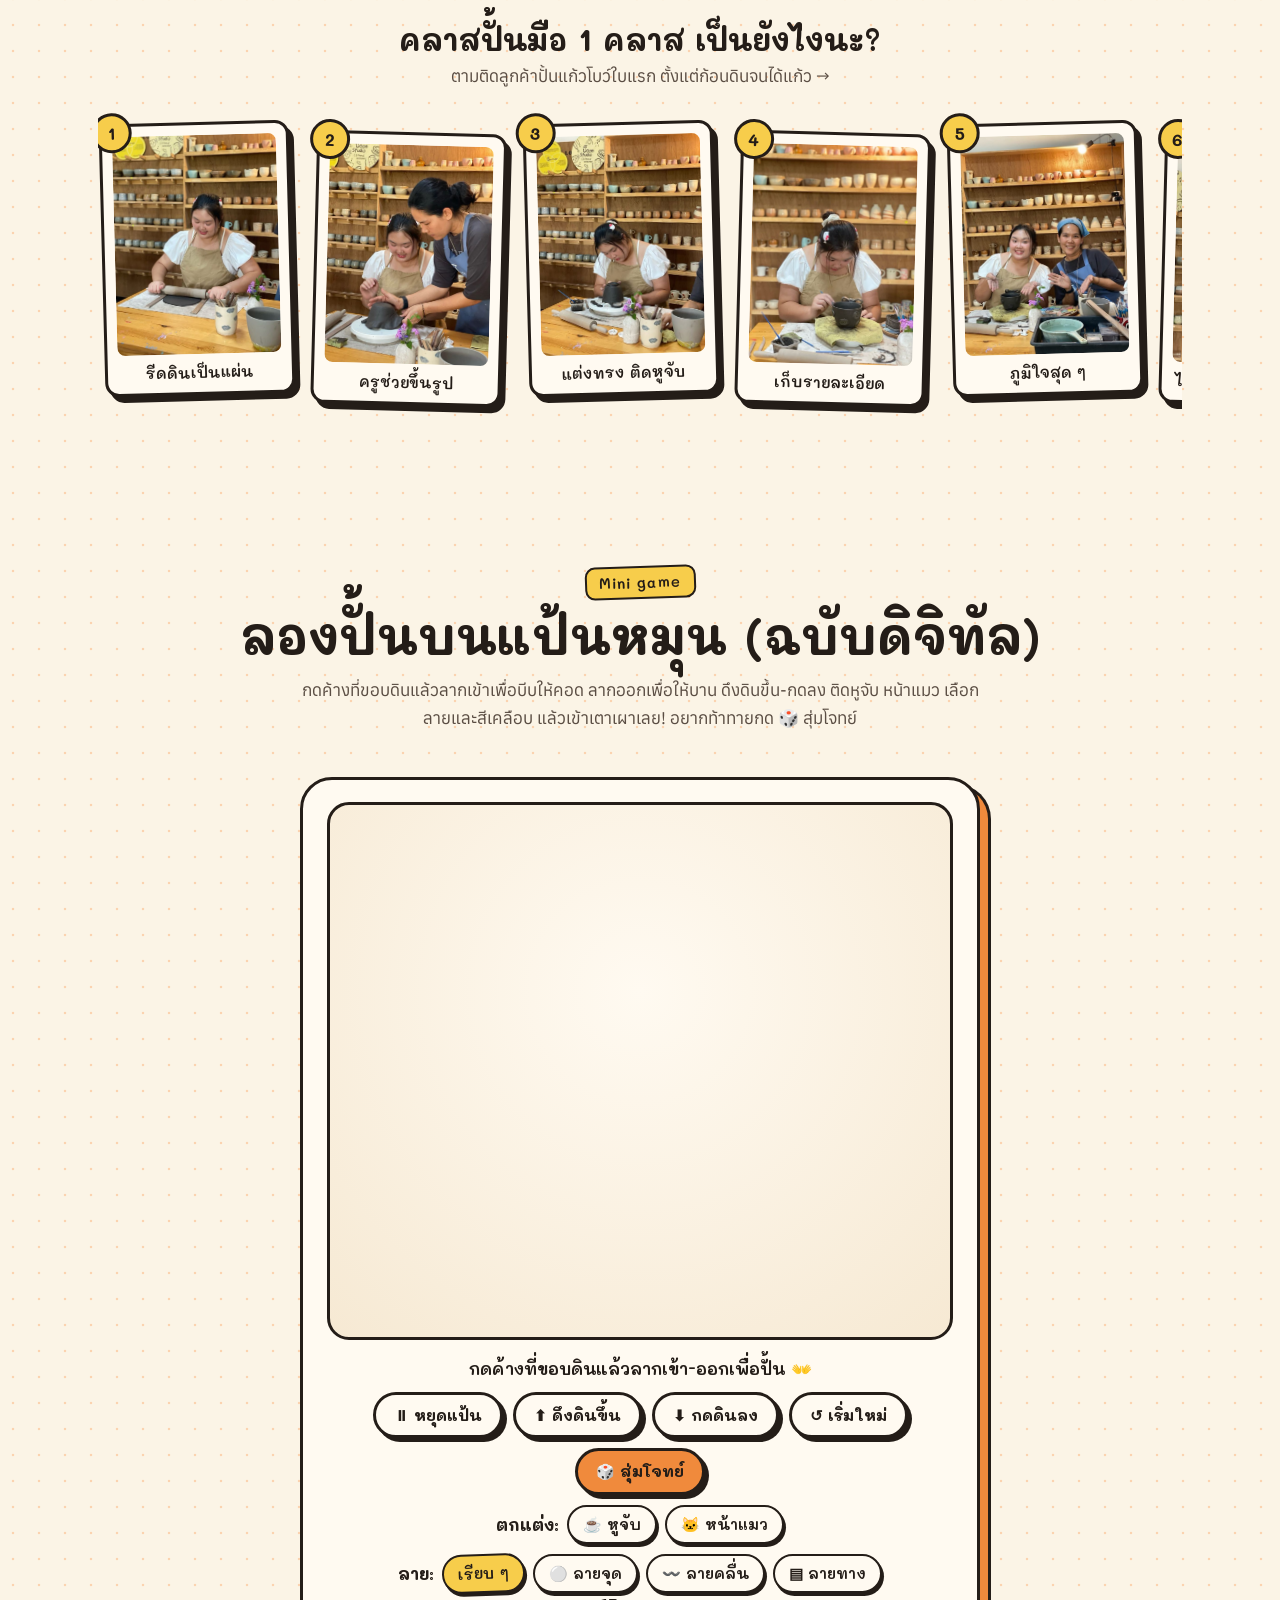
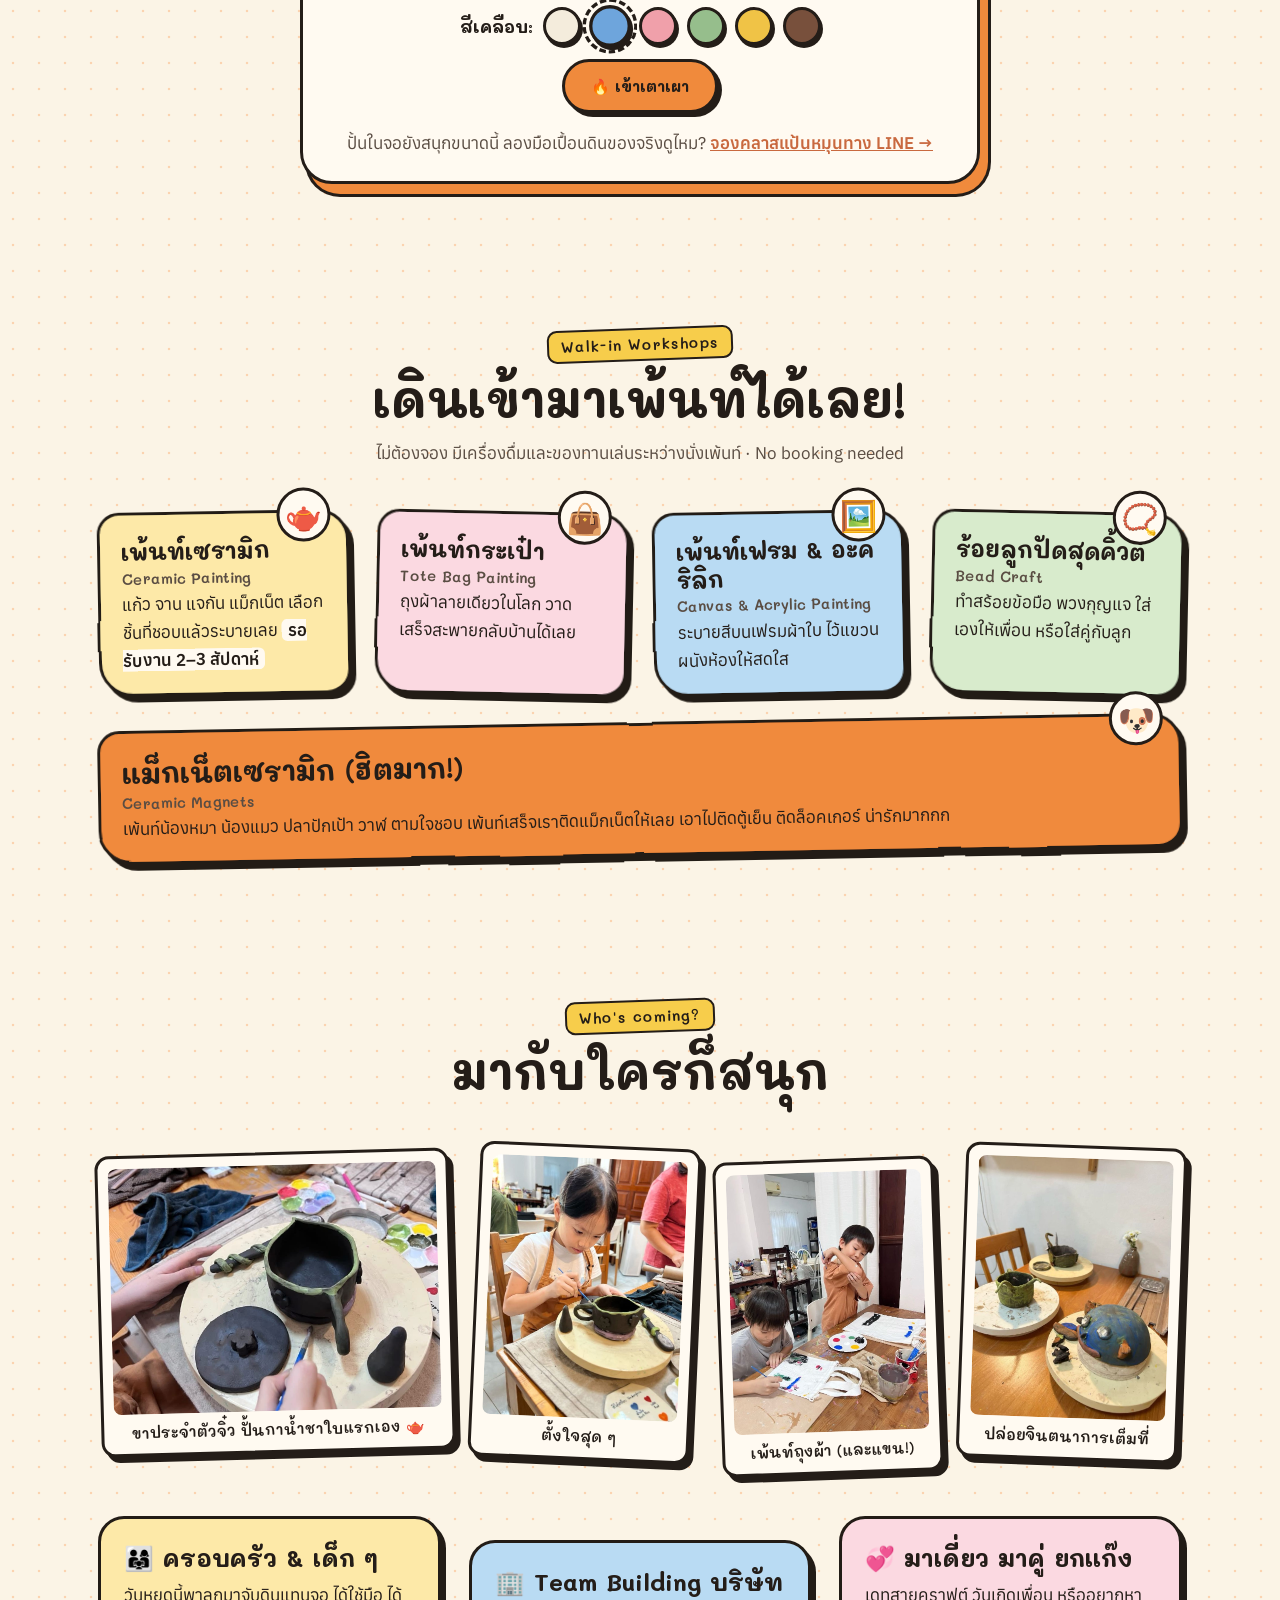
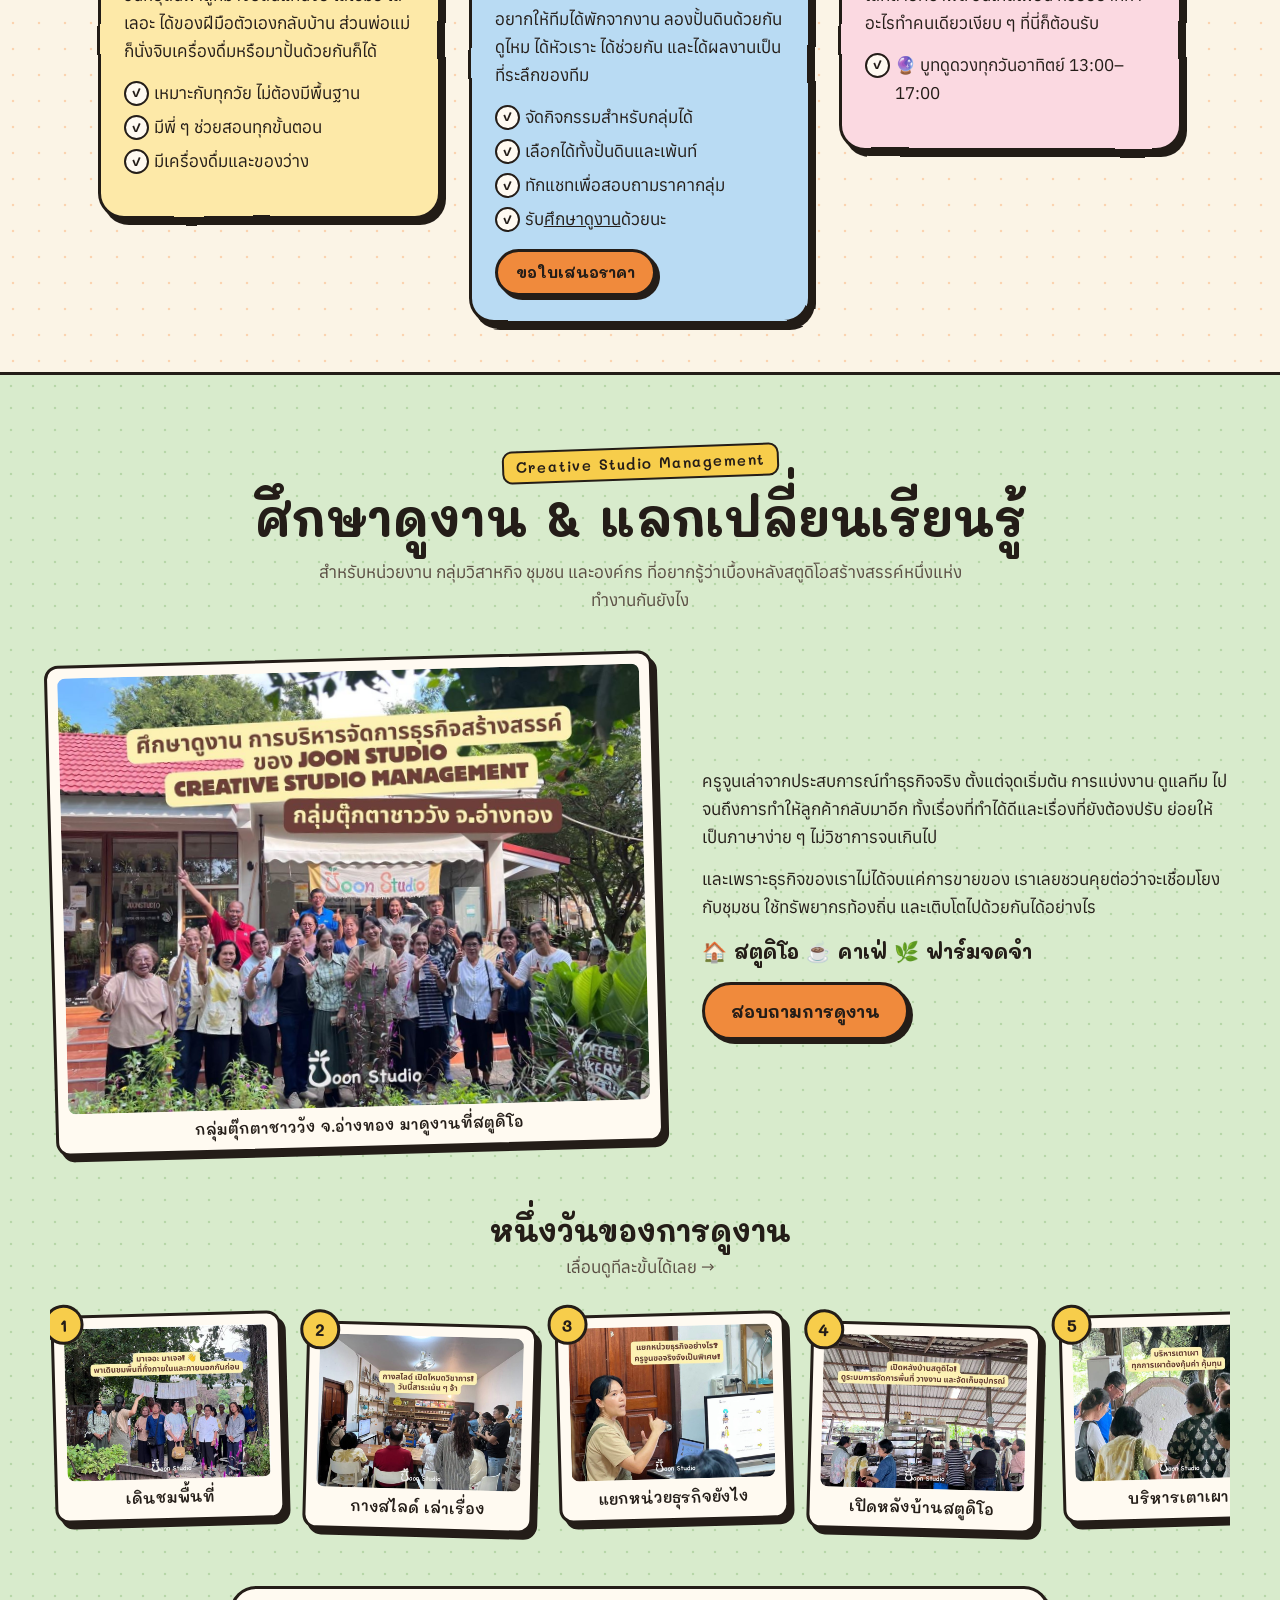
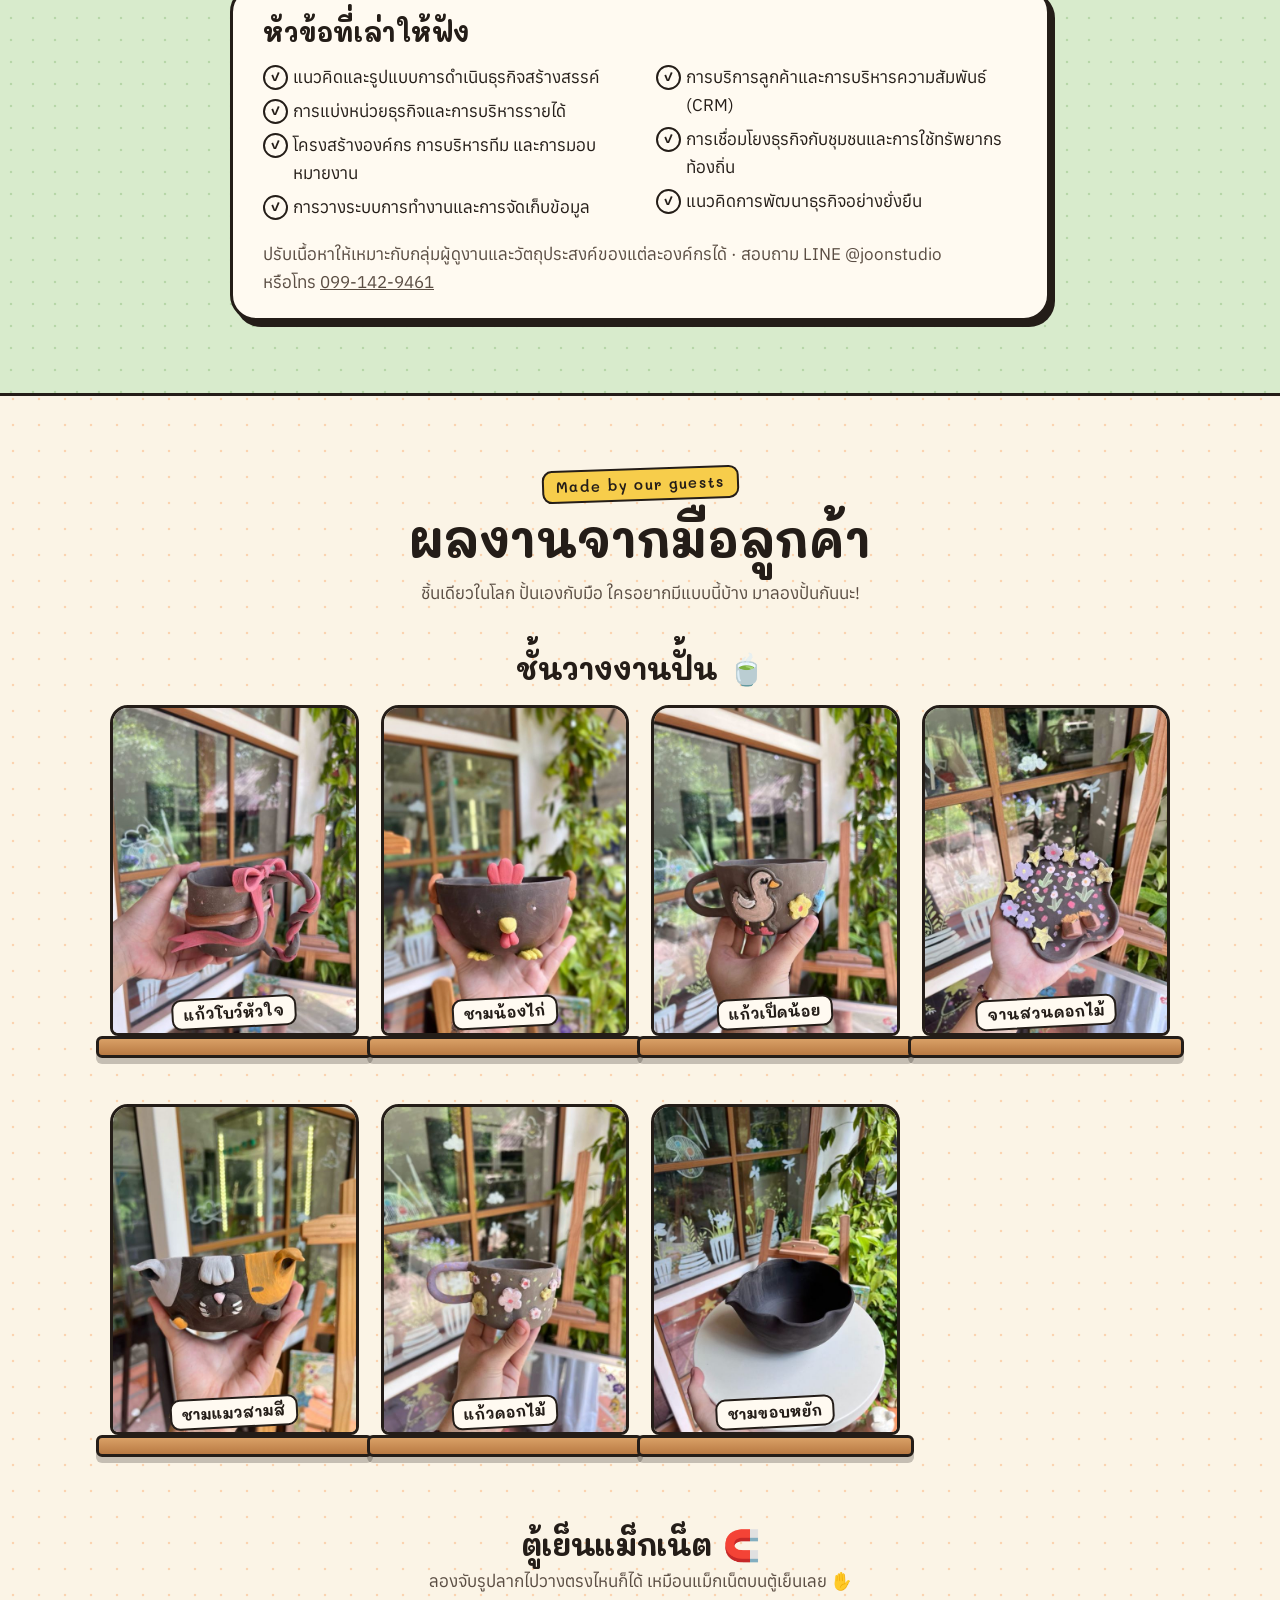
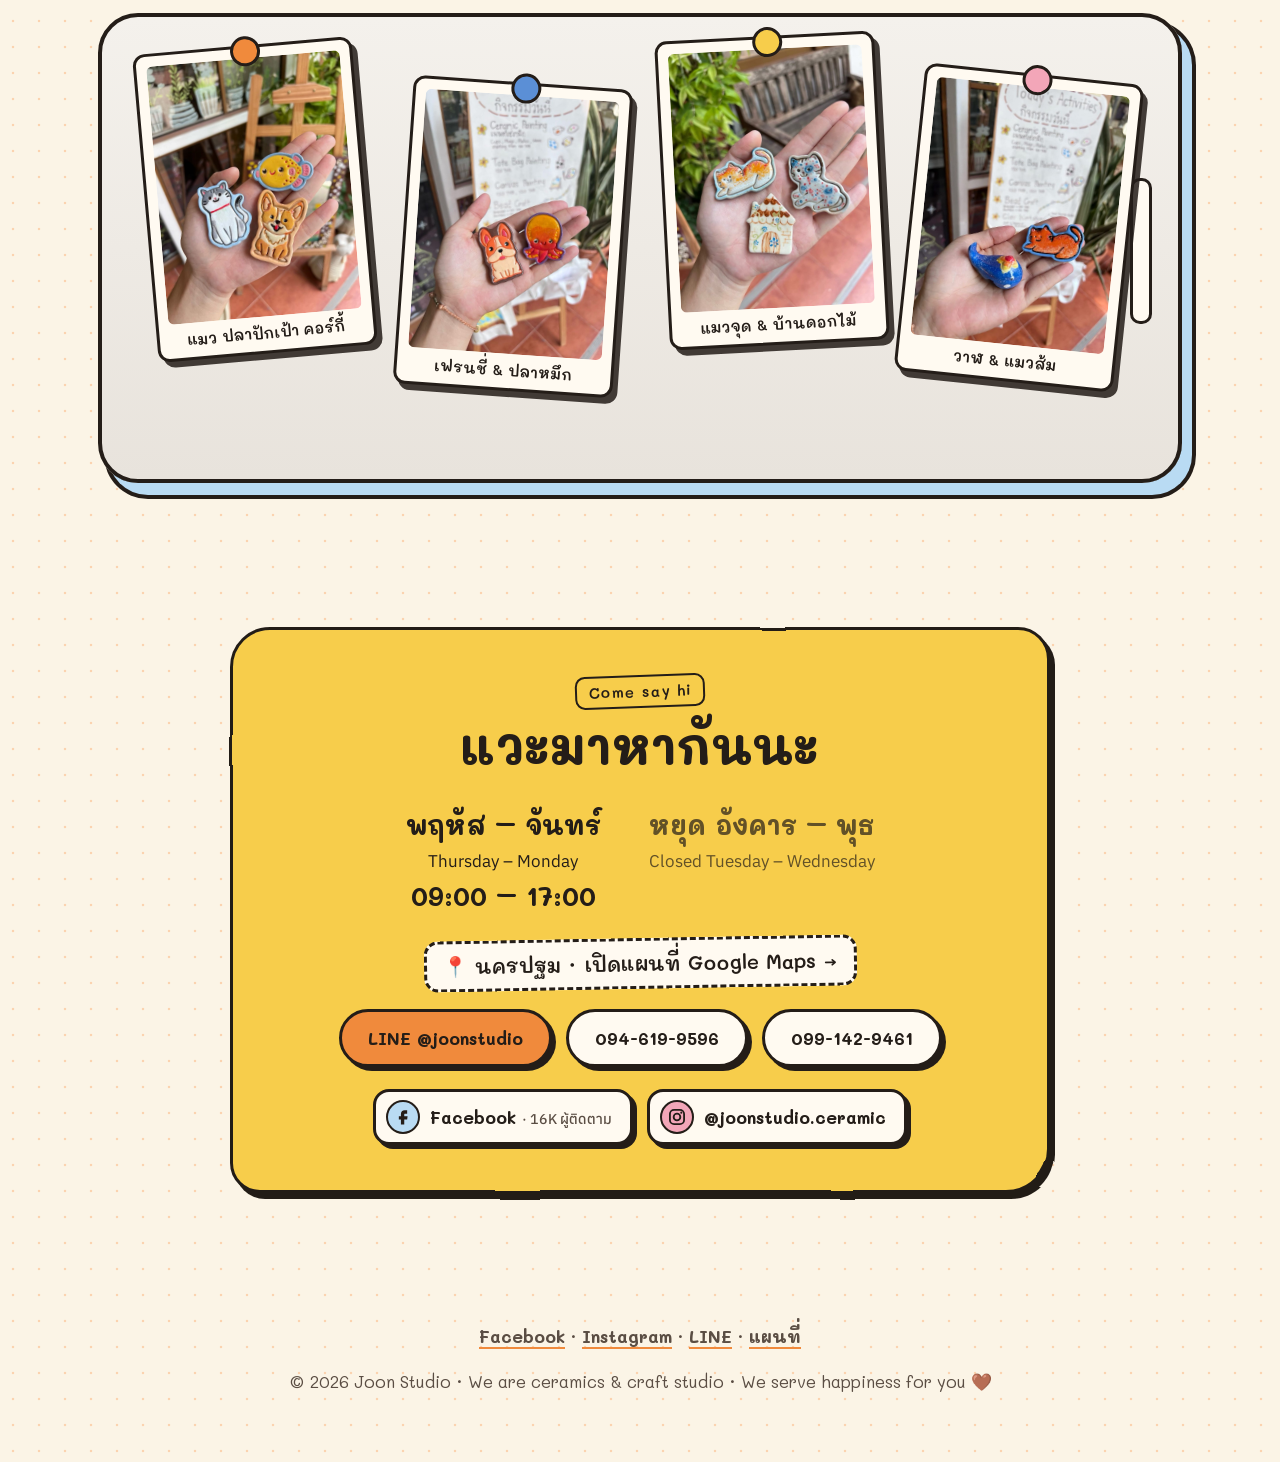
==== commit 594f2e2f: "Add pot decorations, patterns and challenge mode; bust stale asset cache Co-Authored-By: Claude Opus" ====
--- a/index.html
+++ b/index.html
@@ -9,7 +9,7 @@
   <link rel="preconnect" href="https://fonts.googleapis.com">
   <link rel="preconnect" href="https://fonts.gstatic.com" crossorigin>
   <link href="https://fonts.googleapis.com/css2?family=Mali:wght@500;600;700&family=Anuphan:wght@400;500;600&display=swap" rel="stylesheet">
-  <link rel="stylesheet" href="styles.css">
+  <link rel="stylesheet" href="styles.css?v=20261123">
 </head>
 <body>
 
@@ -122,7 +122,7 @@
       <div class="section-head">
         <p class="eyebrow">Mini game</p>
         <h2>ลองปั้นบนแป้นหมุน (ฉบับดิจิทัล)</h2>
-        <p class="note">กดค้างที่ขอบดินแล้วลากเข้าเพื่อบีบให้คอด ลากออกเพื่อให้บาน ใช้ปุ่มดึงดินขึ้น-กดลง เลือกสีเคลือบ แล้วเข้าเตาเผาเลย!</p>
+        <p class="note">กดค้างที่ขอบดินแล้วลากเข้าเพื่อบีบให้คอด ลากออกเพื่อให้บาน ดึงดินขึ้น-กดลง ติดหูจับ หน้าแมว เลือกลายและสีเคลือบ แล้วเข้าเตาเผาเลย! อยากท้าทายกด 🎲 สุ่มโจทย์</p>
       </div>
 
       <div class="game-box">
@@ -136,6 +136,20 @@
           <button class="btn btn-small btn-ghost" id="wheelUp" type="button">⬆ ดึงดินขึ้น</button>
           <button class="btn btn-small btn-ghost" id="wheelDown" type="button">⬇ กดดินลง</button>
           <button class="btn btn-small btn-ghost" id="wheelReset" type="button">↺ เริ่มใหม่</button>
+          <button class="btn btn-small" id="wheelQuest" type="button">🎲 สุ่มโจทย์</button>
+        </div>
+
+        <div class="deco-row" role="group" aria-label="ตกแต่งตัวปั้น">
+          <span class="glaze-label">ตกแต่ง:</span>
+          <button type="button" class="chip" data-deco="handle" aria-pressed="false">☕ หูจับ</button>
+          <button type="button" class="chip" data-deco="cat" aria-pressed="false">🐱 หน้าแมว</button>
+        </div>
+        <div class="deco-row" role="group" aria-label="เลือกลาย">
+          <span class="glaze-label">ลาย:</span>
+          <button type="button" class="chip" data-pattern="none" aria-pressed="true">เรียบ ๆ</button>
+          <button type="button" class="chip" data-pattern="dots" aria-pressed="false">⚪ ลายจุด</button>
+          <button type="button" class="chip" data-pattern="wave" aria-pressed="false">〰️ ลายคลื่น</button>
+          <button type="button" class="chip" data-pattern="stripes" aria-pressed="false">▤ ลายทาง</button>
         </div>
 
         <div class="glazes" role="group" aria-label="เลือกสีเคลือบ">
@@ -373,7 +387,7 @@
     <p>© <span id="year"></span> Joon Studio · We are ceramics &amp; craft studio · We serve happiness for you 🤎</p>
   </footer>
 
-  <script src="script.js"></script>
-  <script src="game.js"></script>
+  <script src="script.js?v=20261123"></script>
+  <script src="game.js?v=20261123"></script>
 </body>
 </html>
--- a/styles.css
+++ b/styles.css
@@ -204,7 +204,17 @@
 .game-controls button:disabled { opacity: .5; cursor: default; transform: none; }
 .glazes { display: flex; flex-wrap: wrap; align-items: center; justify-content: center; gap: 10px; margin: 14px 0; }
 .glaze-label { font-family: var(--font-display); font-weight: 700; }
+button { -webkit-appearance: none; appearance: none; font: inherit; color: inherit; }
+.deco-row { display: flex; flex-wrap: wrap; align-items: center; justify-content: center; gap: 8px; margin: 10px 0; }
+.chip {
+  cursor: pointer; font-family: var(--font-display); font-weight: 600; font-size: 15px;
+  background: var(--paper); border: 2.5px solid var(--ink); border-radius: 999px;
+  padding: 5px 14px; box-shadow: 2px 3px 0 var(--ink); transition: transform .15s, background .15s;
+}
+.chip:hover { transform: translateY(-2px); }
+.chip[aria-pressed="true"] { background: var(--yellow); transform: rotate(-2deg); }
 .glaze {
+  padding: 0;
   width: 38px; height: 38px; border-radius: 50%; cursor: pointer;
   background: var(--g); border: 3px solid var(--ink); box-shadow: 2px 3px 0 var(--ink);
   transition: transform .15s;
@@ -454,6 +464,7 @@
   .kids .kids-sm { padding: 6px; }
   .round-chips li { font-size: 16px; }
   .glaze-label { flex-basis: 100%; }
+  .chip { font-size: 14px; padding: 4px 11px; }
   .glaze { width: 34px; height: 34px; }
   .glazes { gap: 8px; }
   .topics { padding: 22px 20px 18px; }
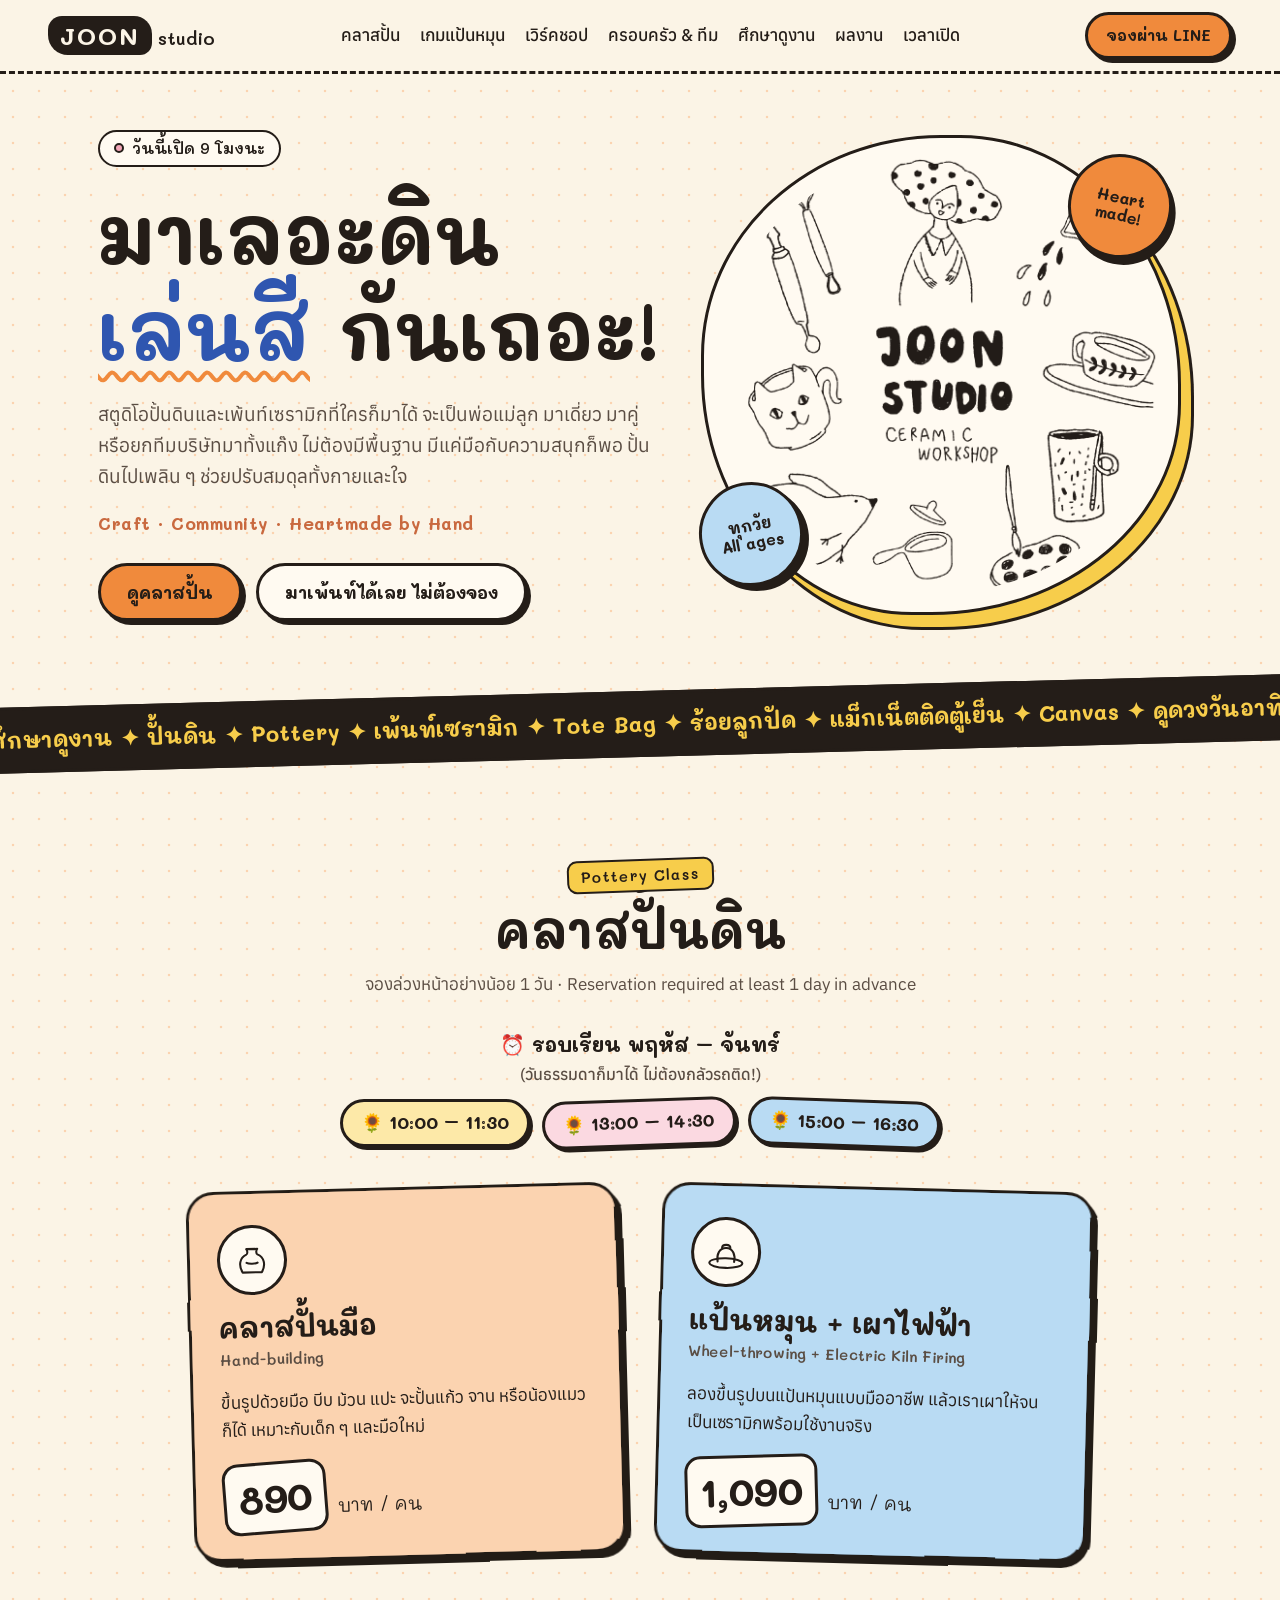
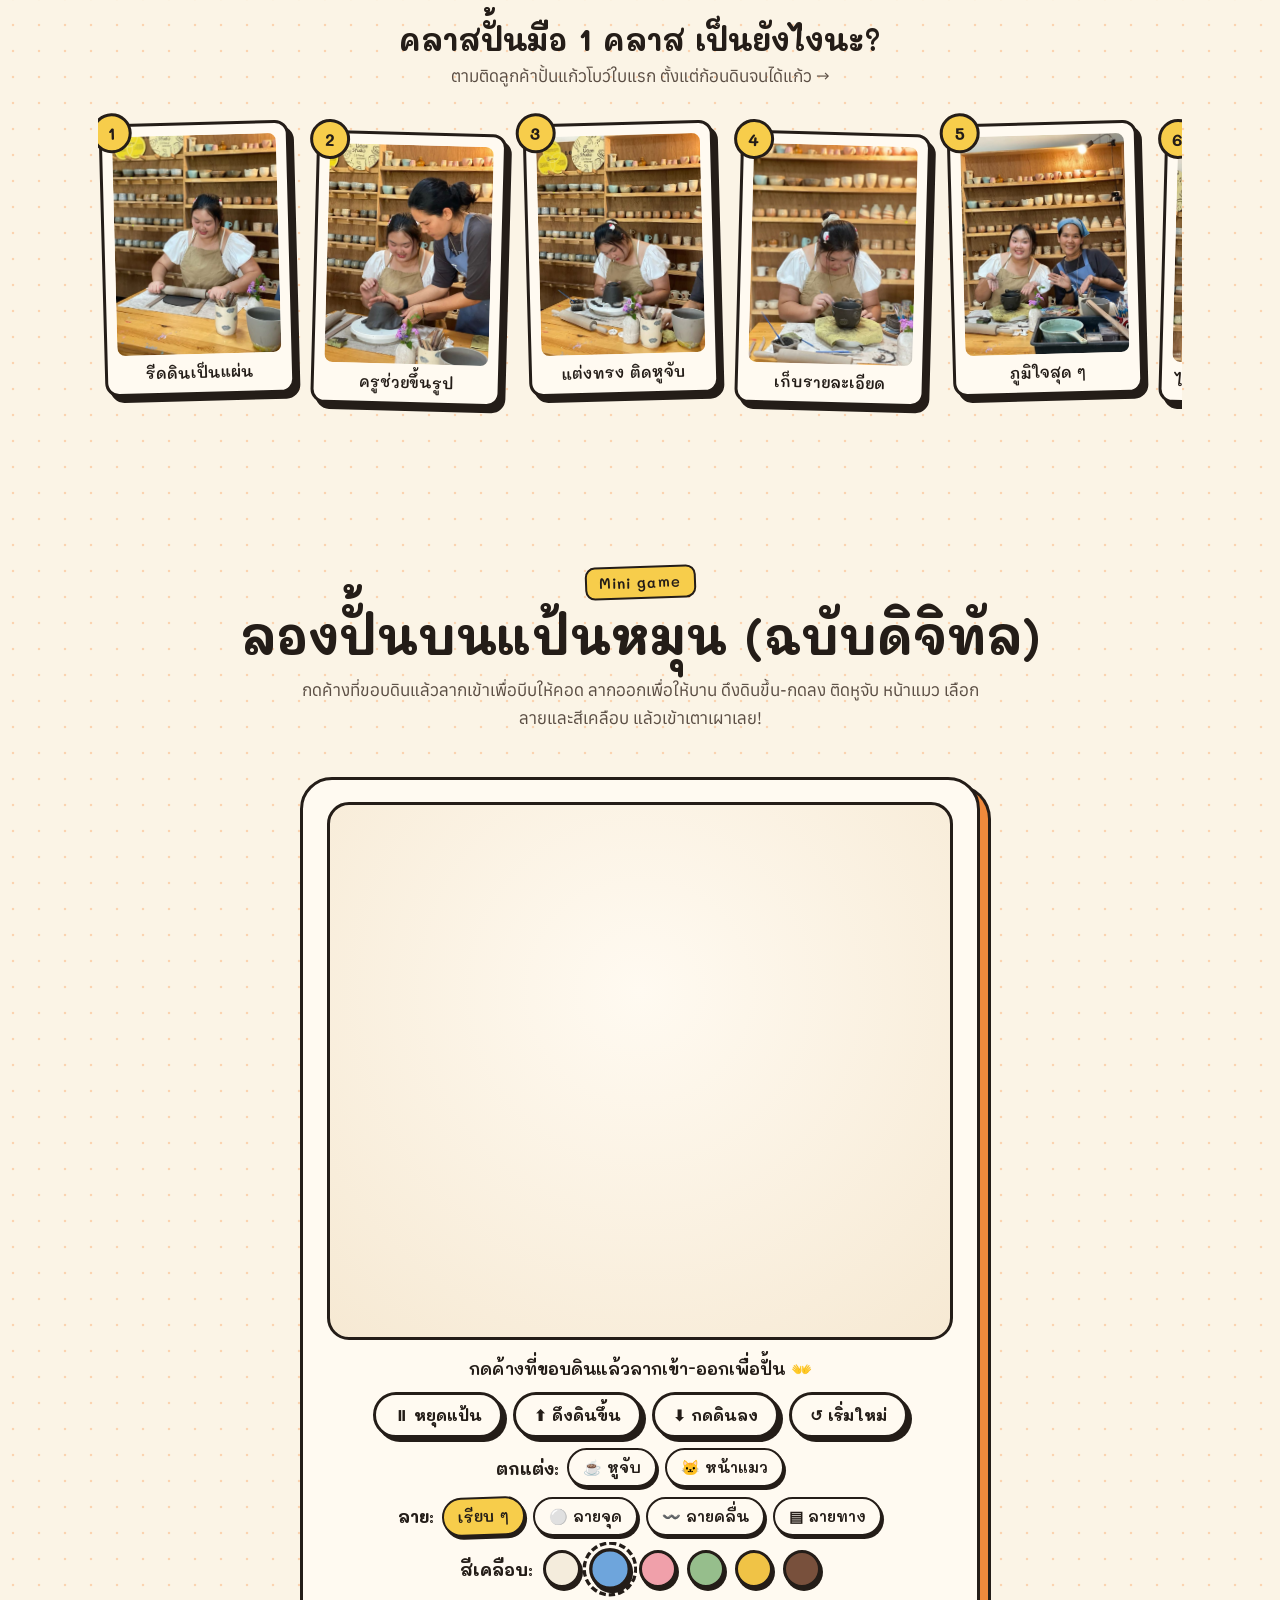
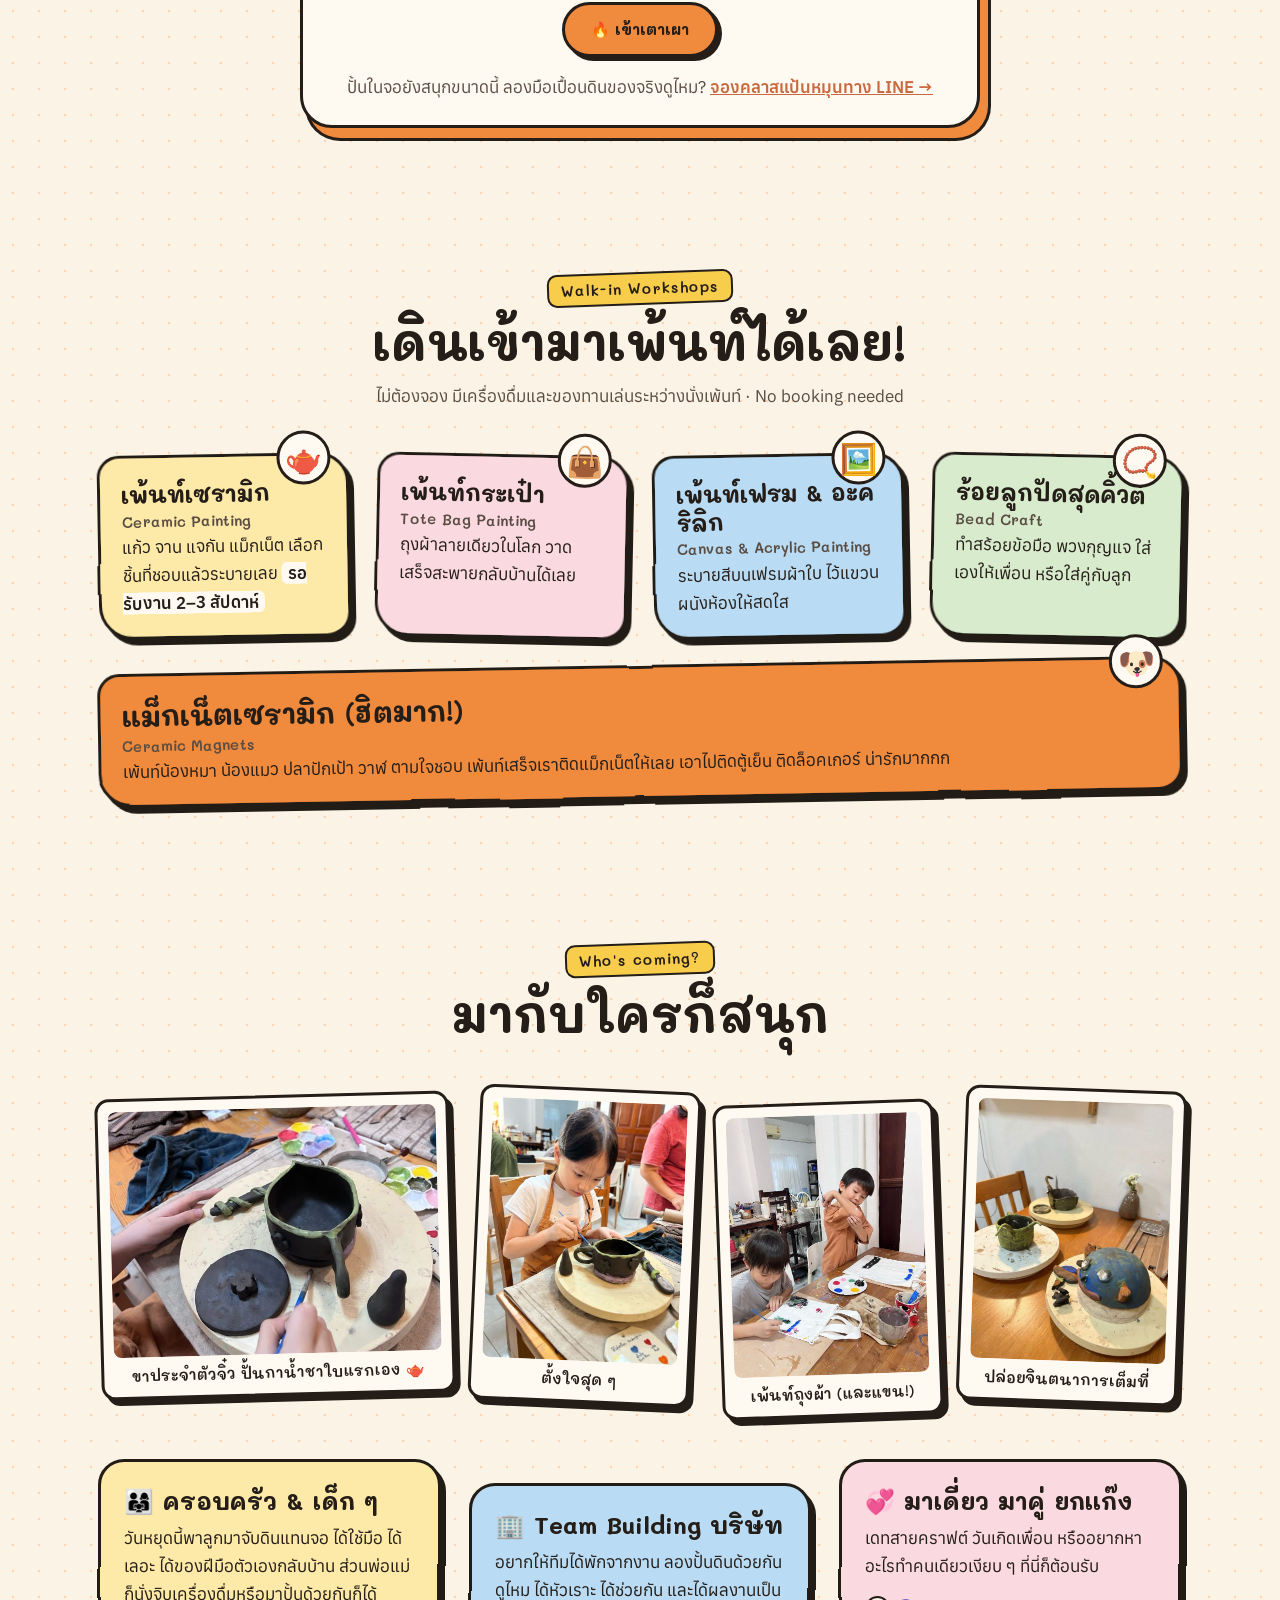
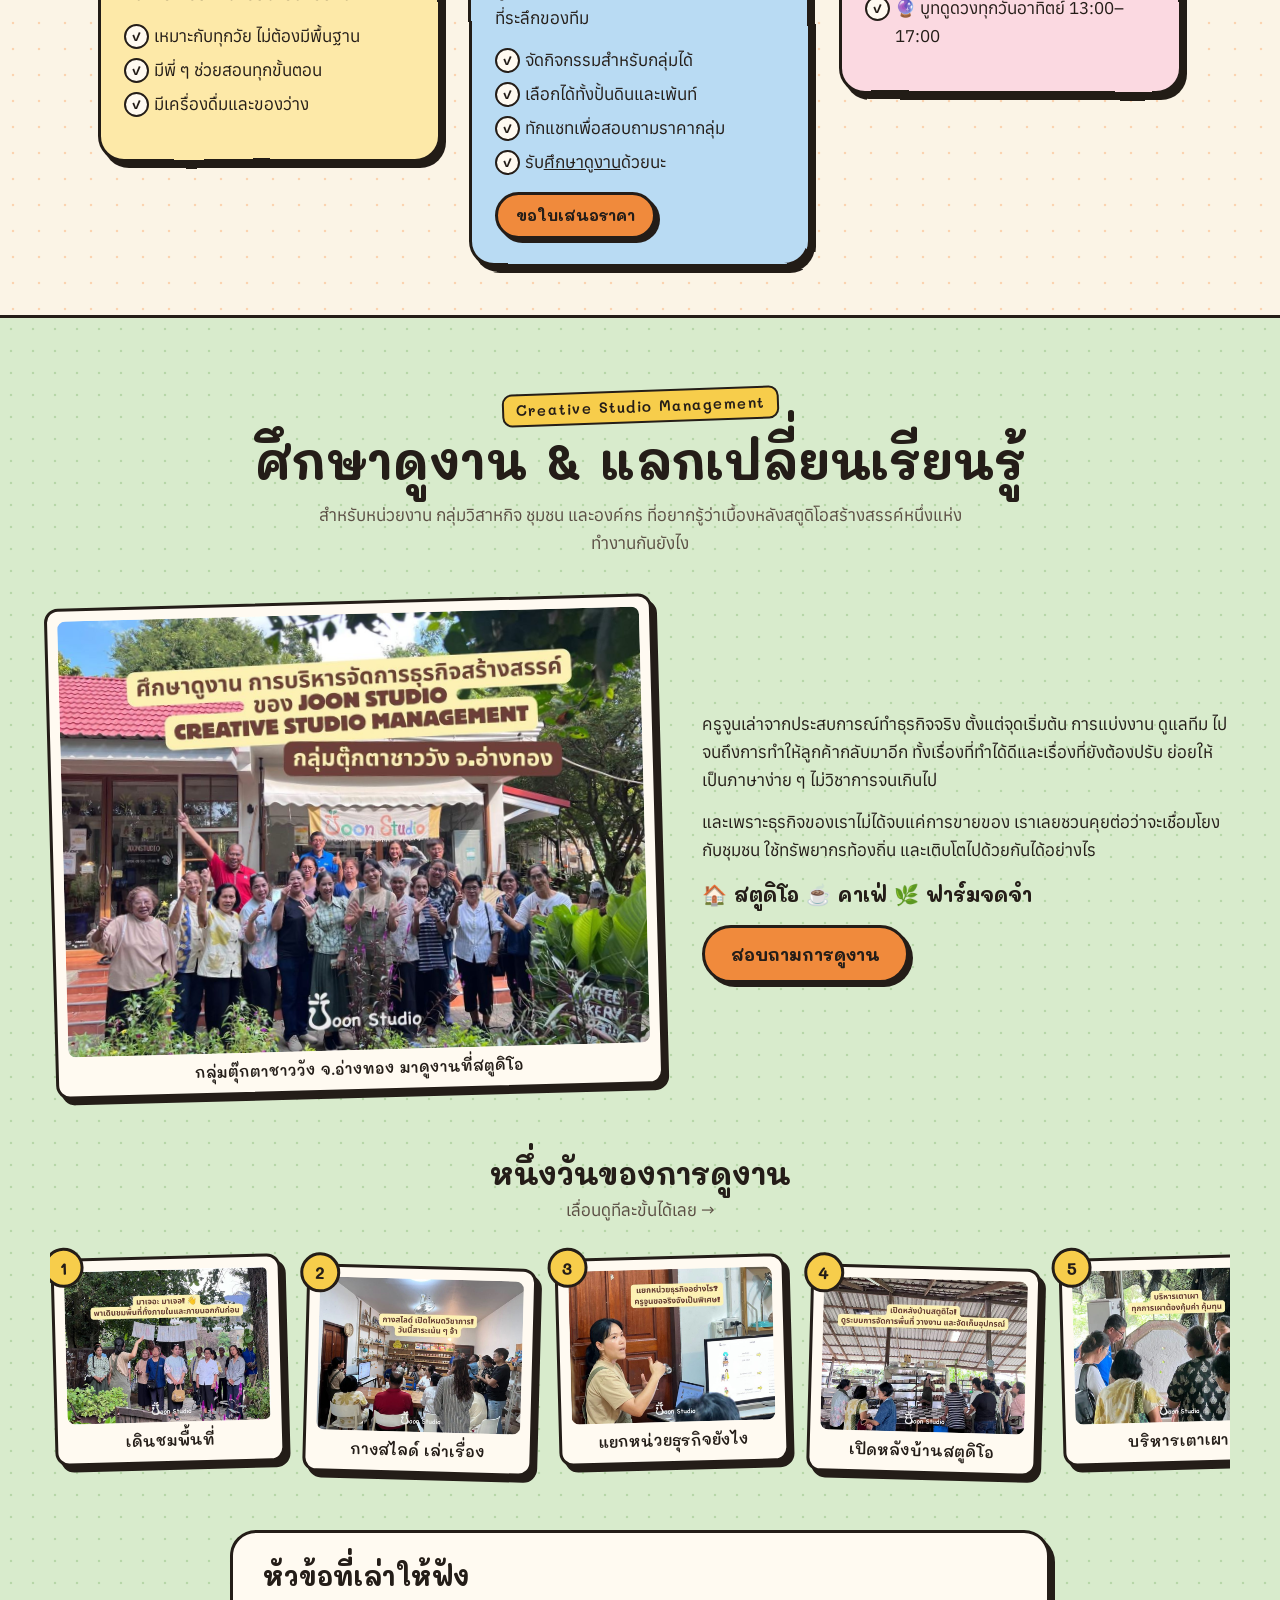
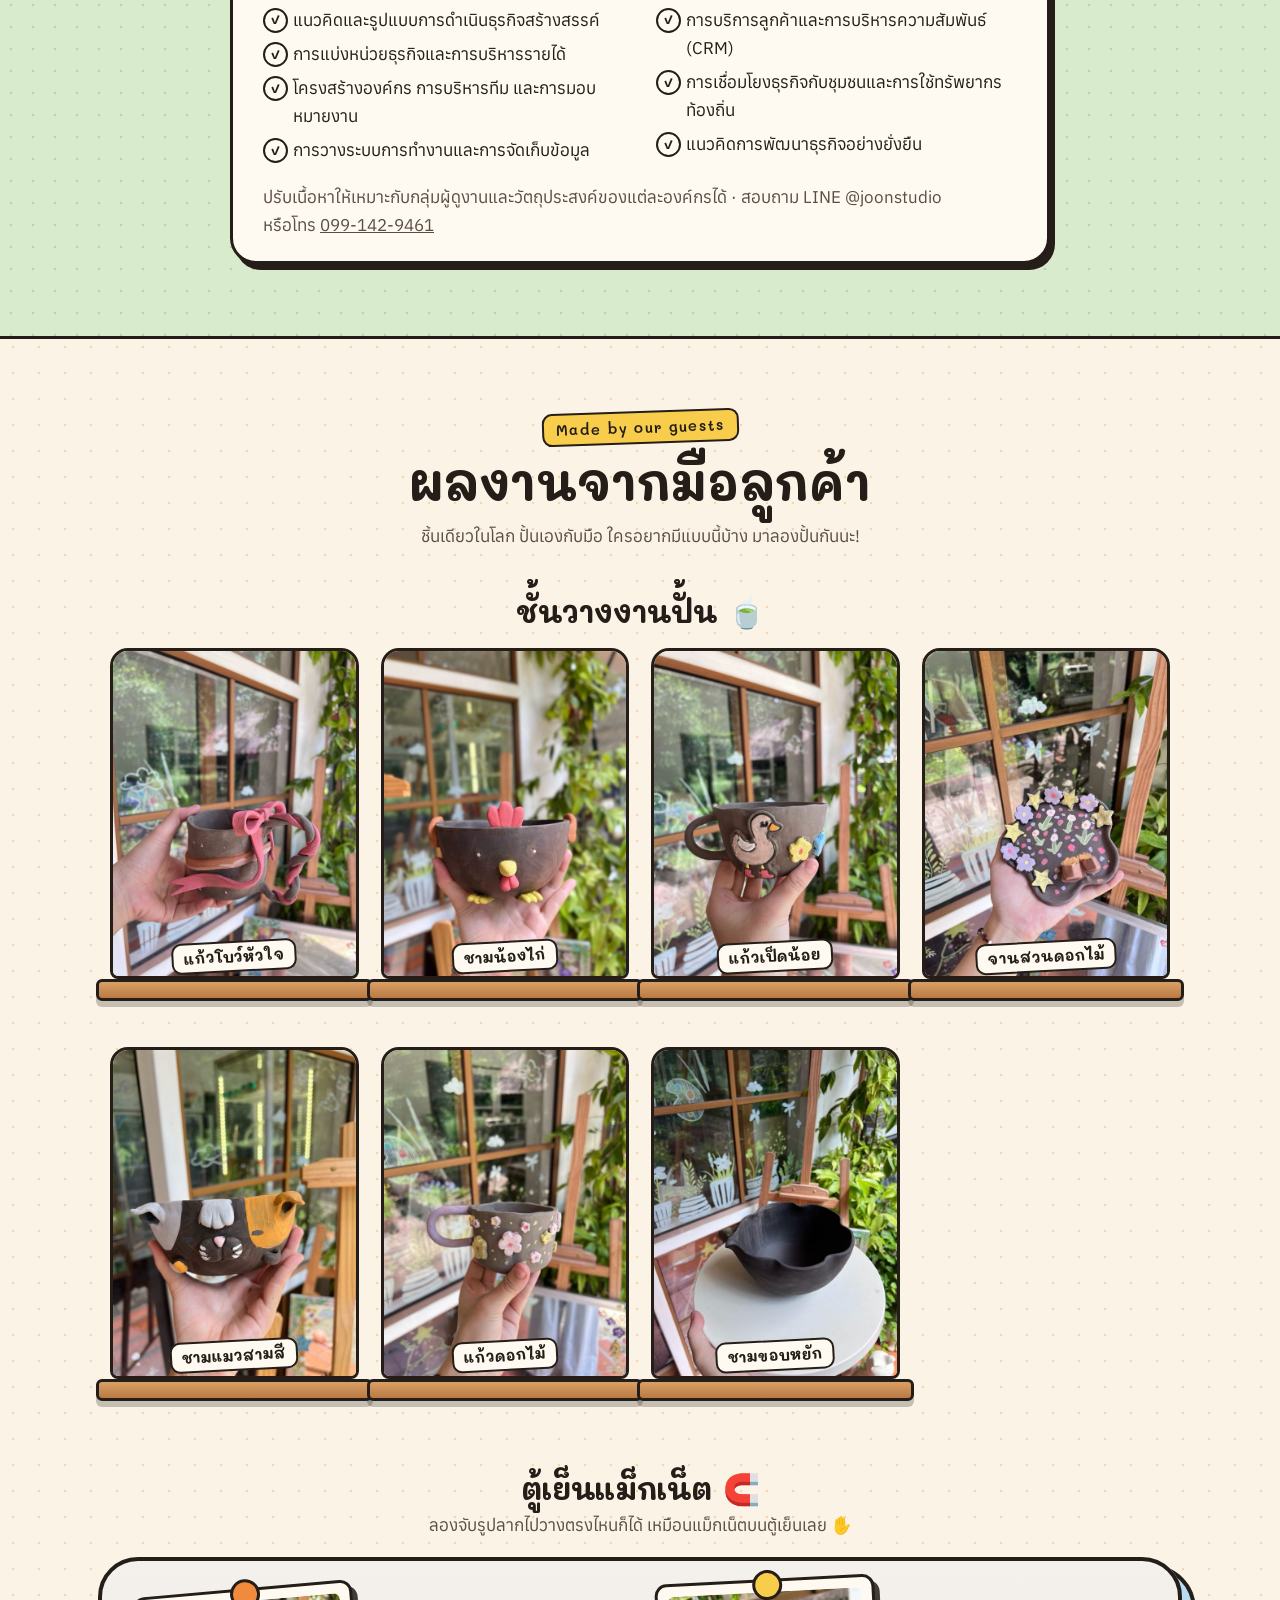
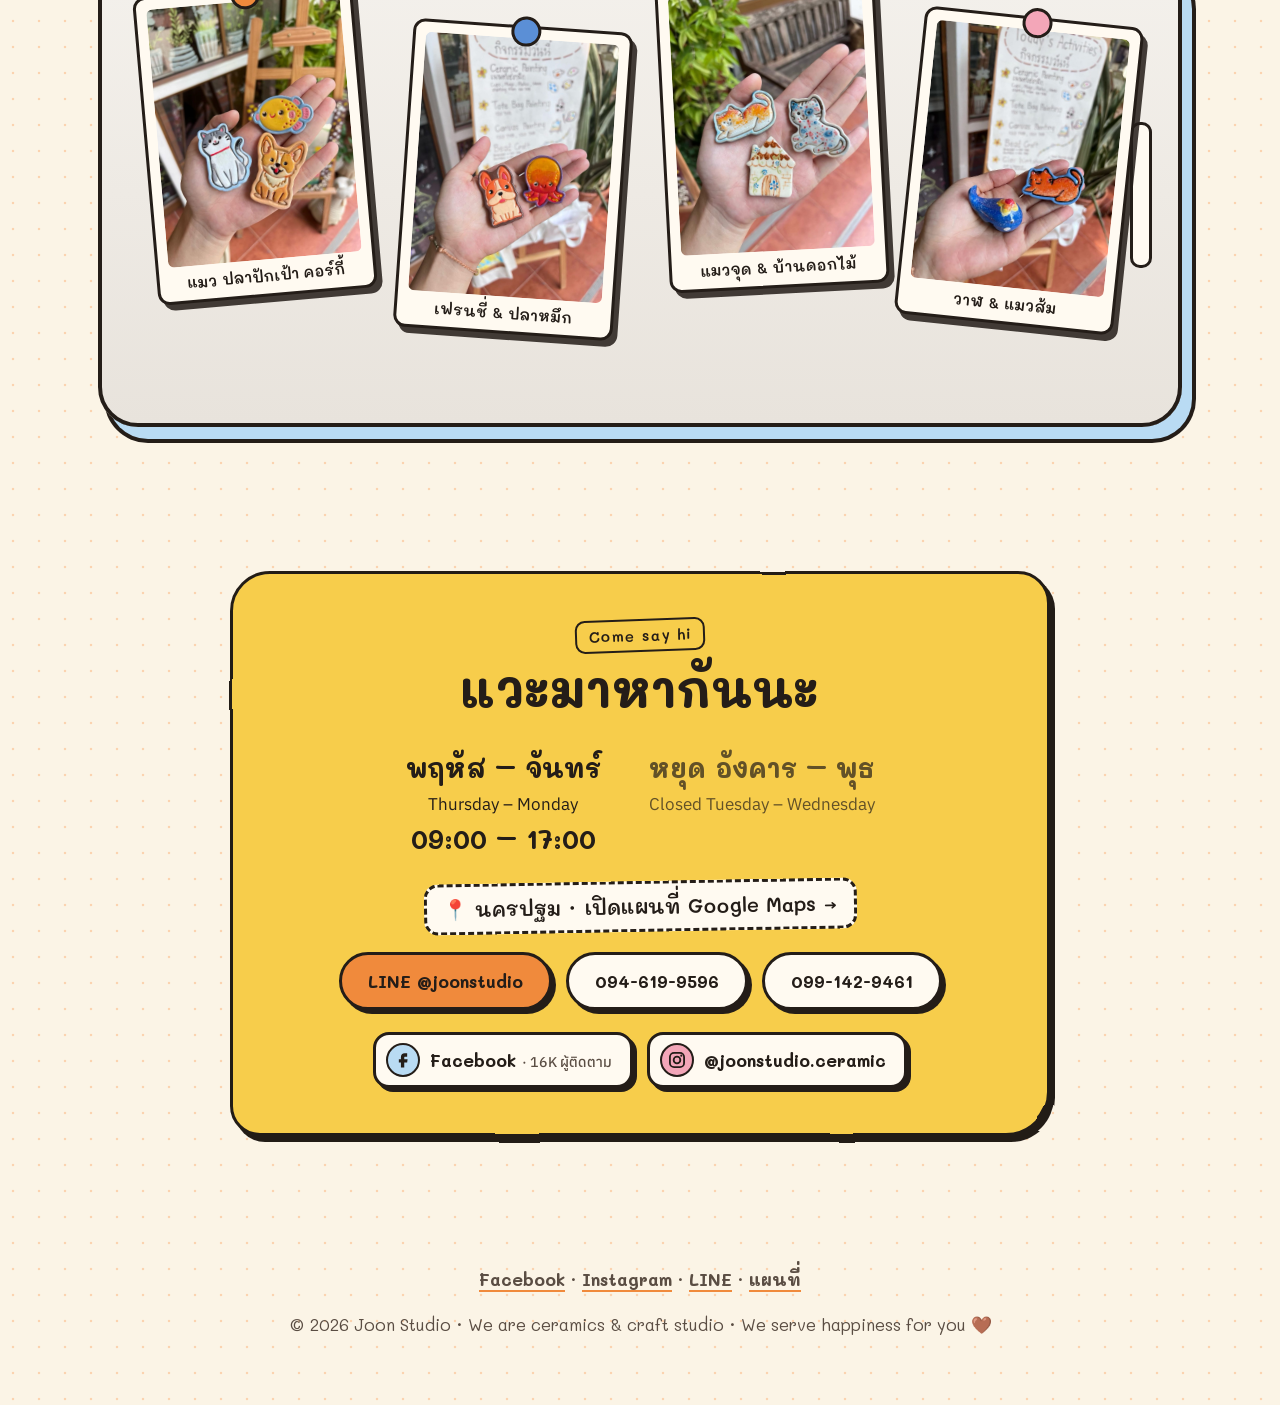
==== commit c4ac6467: "Remove challenge mode from wheel game Co-Authored-By: Claude Opus 5.5 <noreply@anthropic.com> Claude" ====
--- a/index.html
+++ b/index.html
@@ -9,7 +9,7 @@
   <link rel="preconnect" href="https://fonts.googleapis.com">
   <link rel="preconnect" href="https://fonts.gstatic.com" crossorigin>
   <link href="https://fonts.googleapis.com/css2?family=Mali:wght@500;600;700&family=Anuphan:wght@400;500;600&display=swap" rel="stylesheet">
-  <link rel="stylesheet" href="styles.css?v=20261123">
+  <link rel="stylesheet" href="styles.css?v=20261123b">
 </head>
 <body>
 
@@ -122,7 +122,7 @@
       <div class="section-head">
         <p class="eyebrow">Mini game</p>
         <h2>ลองปั้นบนแป้นหมุน (ฉบับดิจิทัล)</h2>
-        <p class="note">กดค้างที่ขอบดินแล้วลากเข้าเพื่อบีบให้คอด ลากออกเพื่อให้บาน ดึงดินขึ้น-กดลง ติดหูจับ หน้าแมว เลือกลายและสีเคลือบ แล้วเข้าเตาเผาเลย! อยากท้าทายกด 🎲 สุ่มโจทย์</p>
+        <p class="note">กดค้างที่ขอบดินแล้วลากเข้าเพื่อบีบให้คอด ลากออกเพื่อให้บาน ดึงดินขึ้น-กดลง ติดหูจับ หน้าแมว เลือกลายและสีเคลือบ แล้วเข้าเตาเผาเลย!</p>
       </div>
 
       <div class="game-box">
@@ -136,7 +136,6 @@
           <button class="btn btn-small btn-ghost" id="wheelUp" type="button">⬆ ดึงดินขึ้น</button>
           <button class="btn btn-small btn-ghost" id="wheelDown" type="button">⬇ กดดินลง</button>
           <button class="btn btn-small btn-ghost" id="wheelReset" type="button">↺ เริ่มใหม่</button>
-          <button class="btn btn-small" id="wheelQuest" type="button">🎲 สุ่มโจทย์</button>
         </div>
 
         <div class="deco-row" role="group" aria-label="ตกแต่งตัวปั้น">
@@ -387,7 +386,7 @@
     <p>© <span id="year"></span> Joon Studio · We are ceramics &amp; craft studio · We serve happiness for you 🤎</p>
   </footer>
 
-  <script src="script.js?v=20261123"></script>
-  <script src="game.js?v=20261123"></script>
+  <script src="script.js?v=20261123b"></script>
+  <script src="game.js?v=20261123b"></script>
 </body>
 </html>
